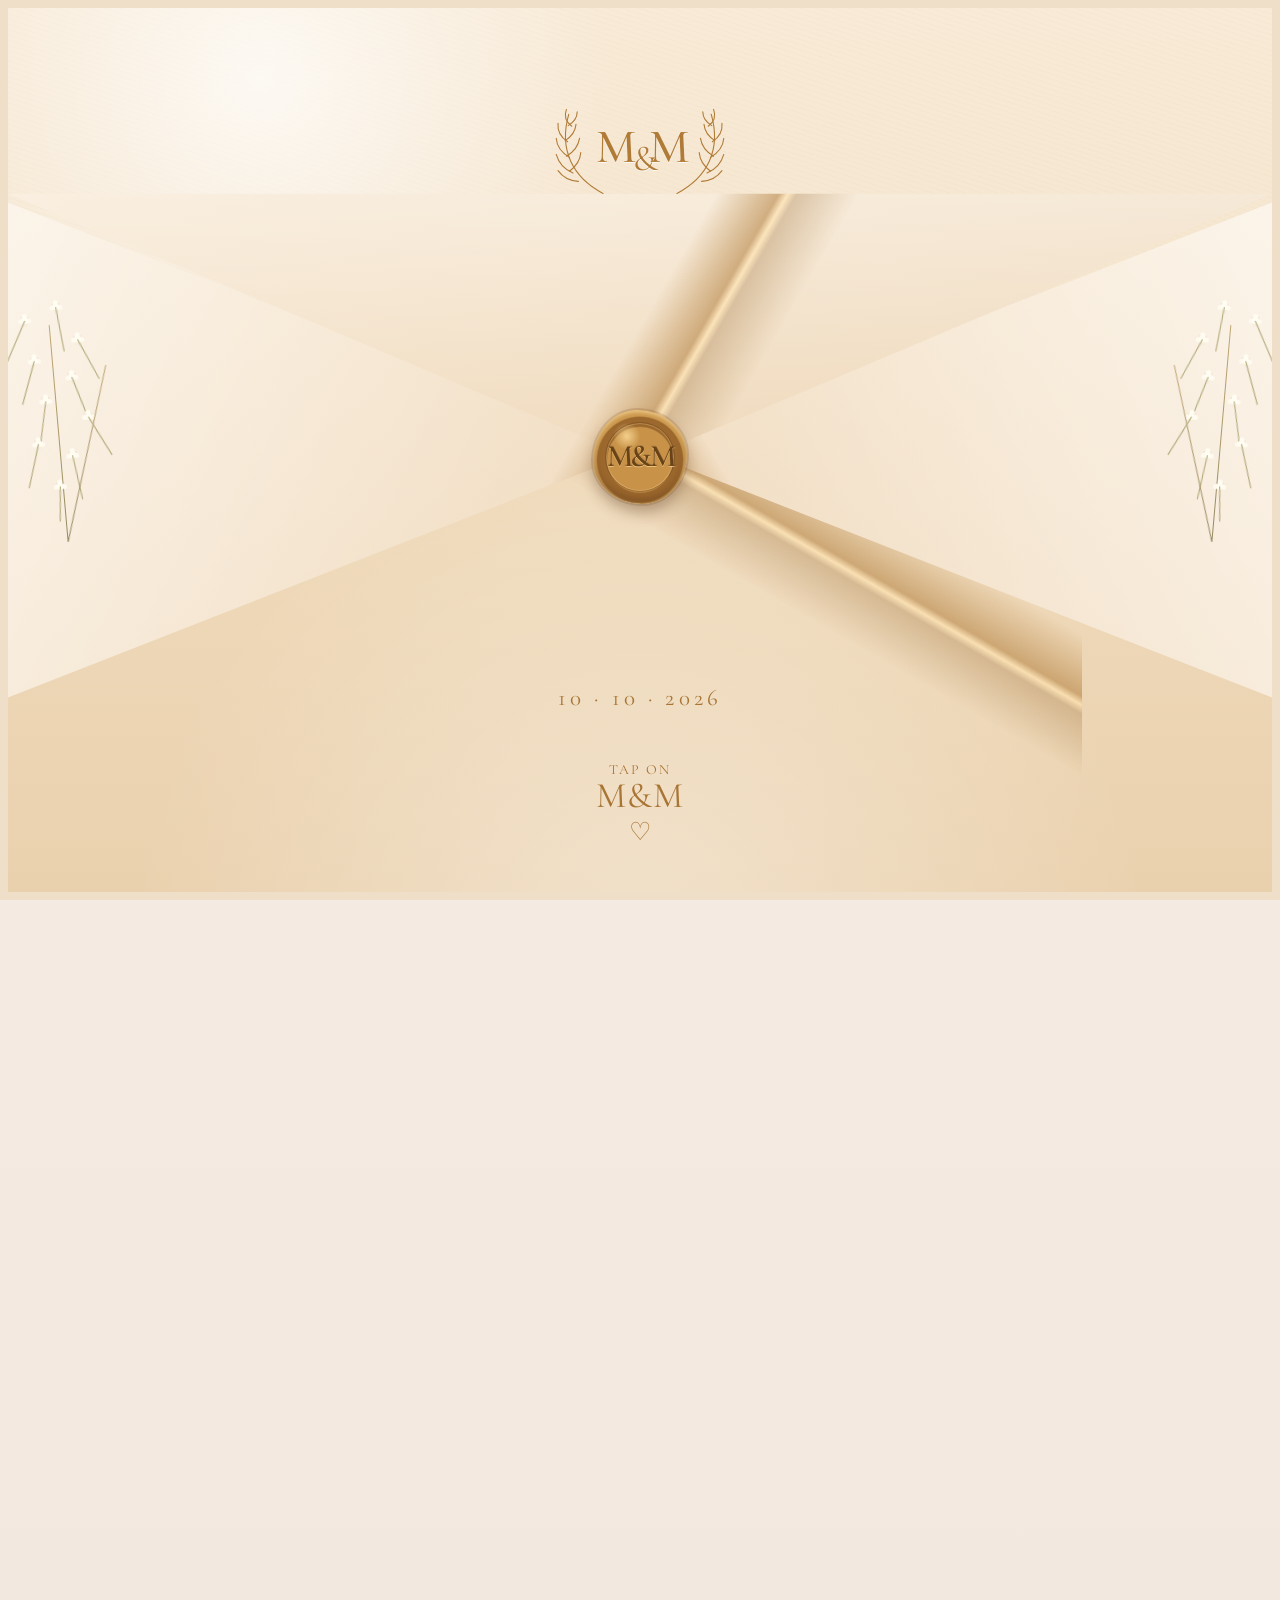
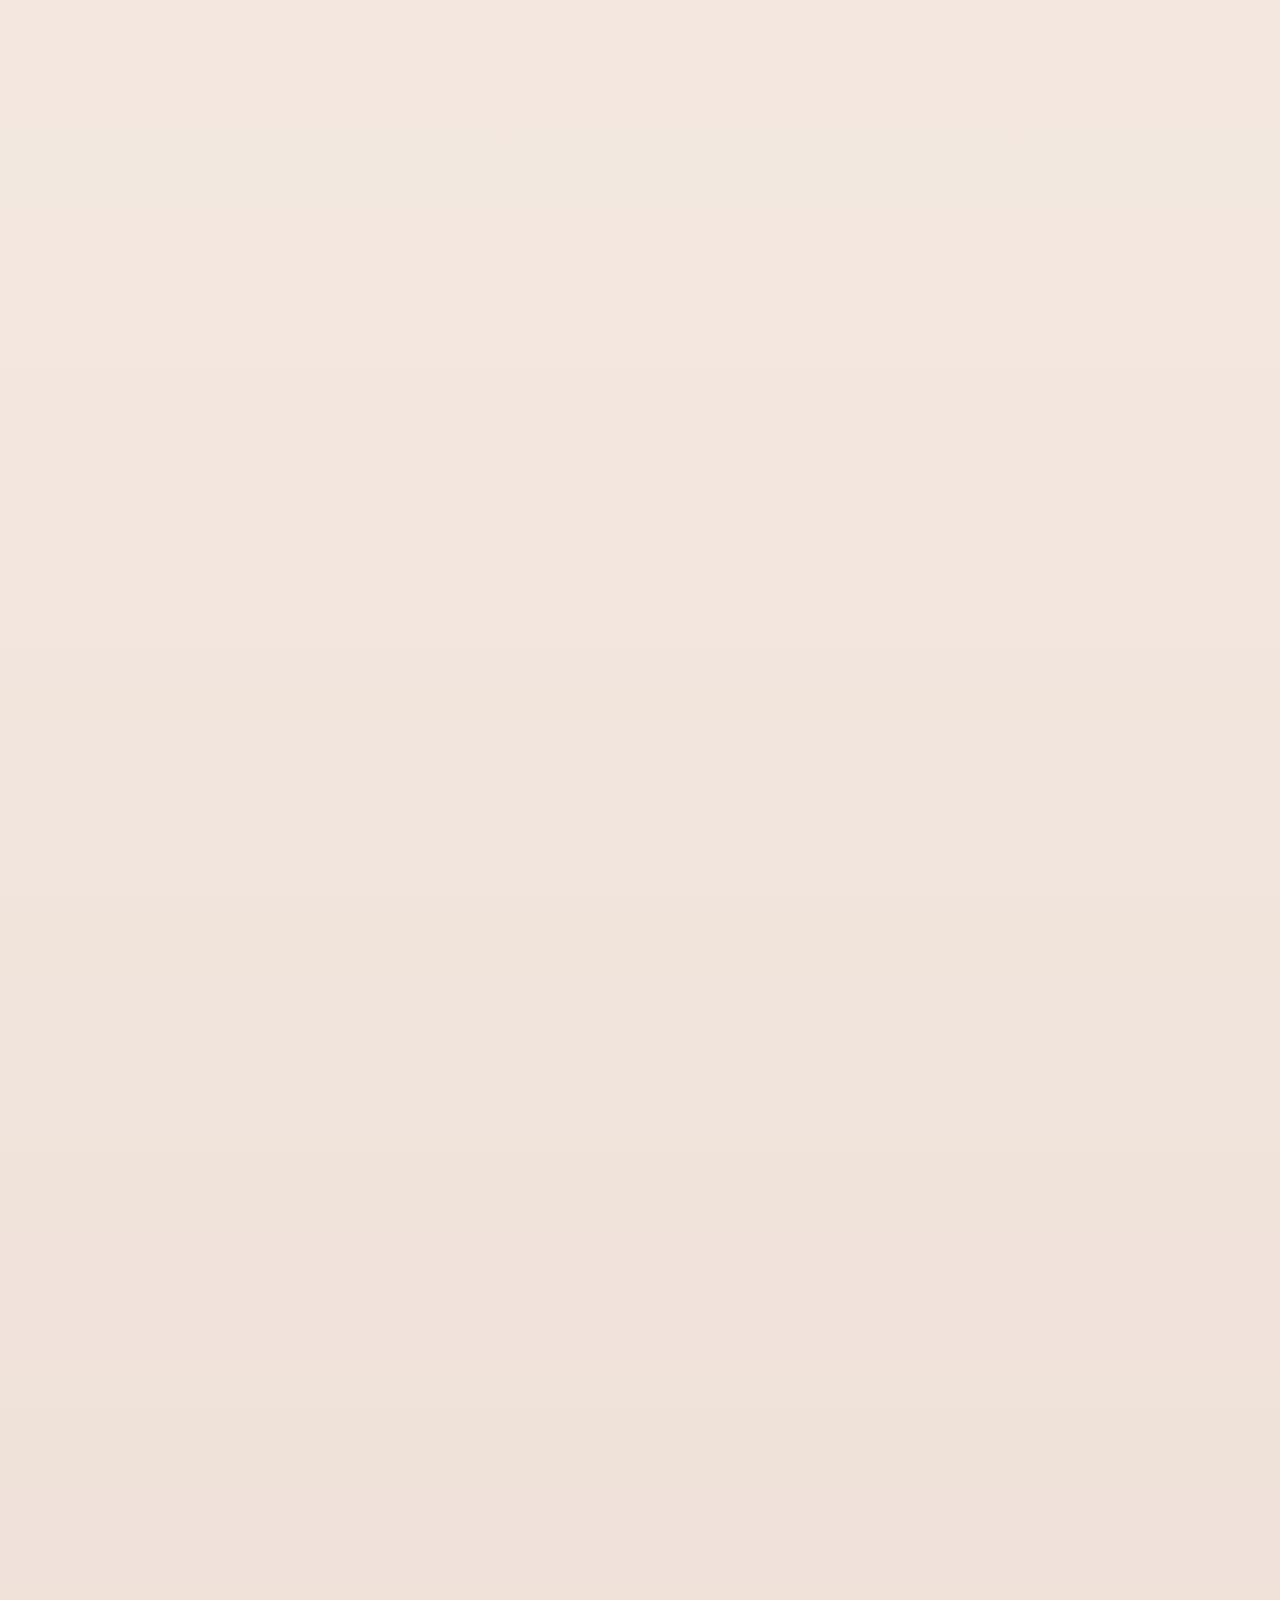
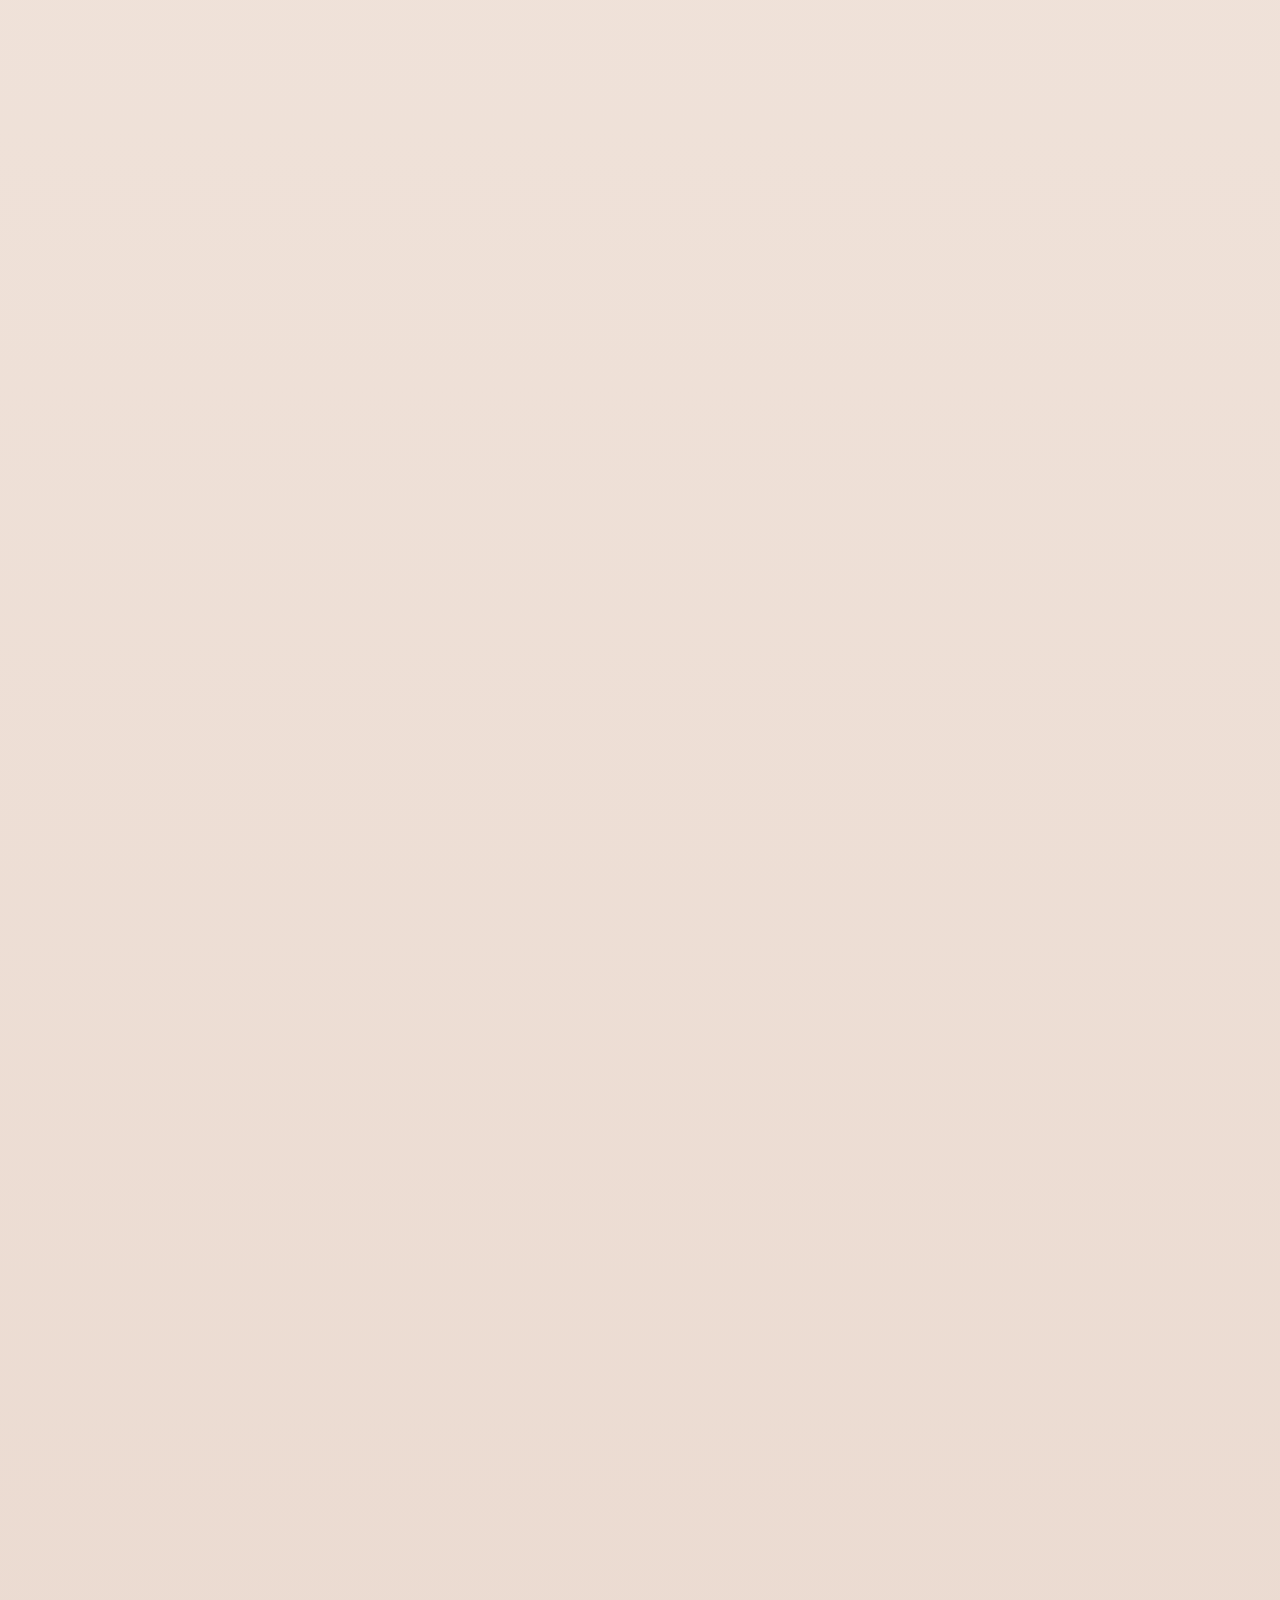
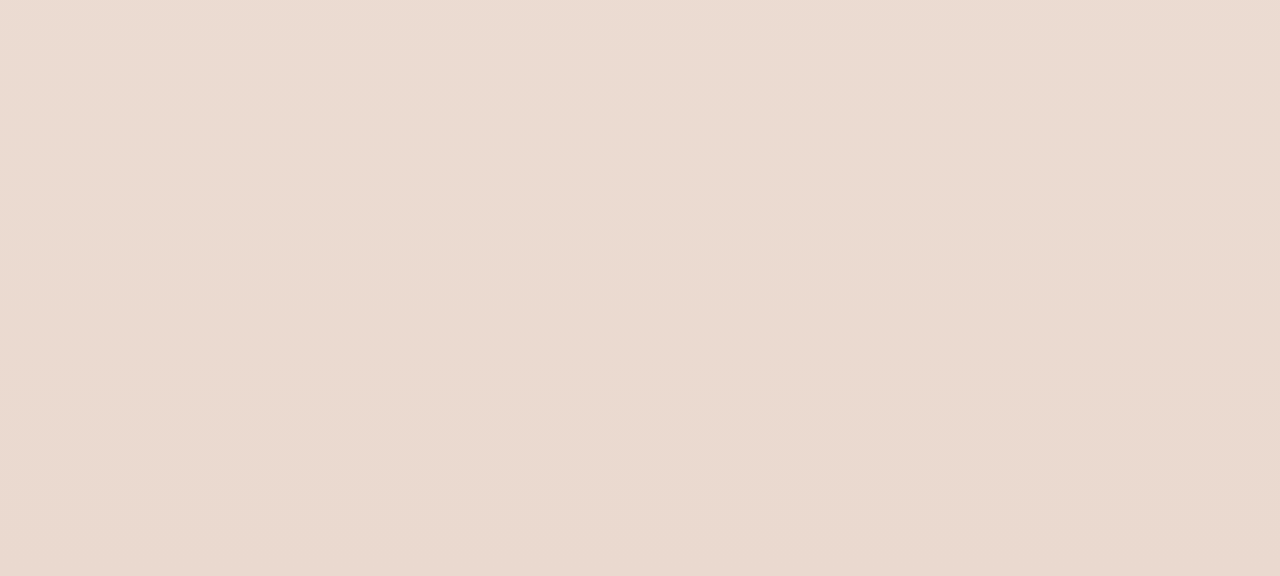
==== index.html @ 20f23fb4 "Add files via upload" ====
<!doctype html>
<html lang="en">
<head>
  <meta charset="utf-8" />
  <meta name="viewport" content="width=device-width, initial-scale=1, viewport-fit=cover" />
  <meta name="theme-color" content="#f6efe8" />
  <title>Mina & Marian — Wedding Invitation</title>
  <meta name="description" content="Mina & Marian are getting married on 10 October 2026." />
  <link rel="preconnect" href="https://fonts.googleapis.com">
  <link rel="preconnect" href="https://fonts.gstatic.com" crossorigin>
  <link href="https://fonts.googleapis.com/css2?family=Cormorant+Garamond:ital,wght@0,400;0,500;0,600;1,400&family=Great+Vibes&family=Montserrat:wght@300;400;500;600&display=swap" rel="stylesheet">
  <link rel="stylesheet" href="styles.css?v=reference-envelope-2" />
</head>
<body>
  <div class="opening-screen" id="openingScreen" aria-label="Wedding invitation envelope">
    <div class="opening-glow" aria-hidden="true"></div>
    <div class="envelope-wrap" id="envelopeWrap">
      <div class="envelope" id="envelope">
        <div class="envelope-back"></div>

        <div class="front-monogram" aria-hidden="true">
          <svg class="wreath wreath-left" viewBox="0 0 120 180" focusable="false">
            <path d="M95 164C44 137 21 91 38 32"/>
            <path d="M45 130C30 124 21 113 17 99M54 144C39 143 28 137 20 126M39 104C26 96 18 85 17 72M36 78C24 70 19 59 20 47M43 52C33 45 30 35 34 24"/>
            <path d="M39 127C50 119 57 108 58 96M34 102C47 95 54 84 56 72M32 76C43 69 49 60 50 49M37 51C47 45 52 37 52 28"/>
          </svg>
          <div class="monogram-letters"><span>M</span><b>&amp;</b><span>M</span></div>
          <svg class="wreath wreath-right" viewBox="0 0 120 180" focusable="false">
            <path d="M25 164C76 137 99 91 82 32"/>
            <path d="M75 130C90 124 99 113 103 99M66 144C81 143 92 137 100 126M81 104C94 96 102 85 103 72M84 78C96 70 101 59 100 47M77 52C87 45 90 35 86 24"/>
            <path d="M81 127C70 119 63 108 62 96M86 102C73 95 66 84 64 72M88 76C77 69 71 60 70 49M83 51C73 45 68 37 68 28"/>
          </svg>
        </div>

        <div class="invite-preview" id="invitePreview">
          <div class="invite-border" aria-hidden="true"></div>
          <p class="preview-kicker preview-reveal">&ldquo;When a husband and wife are united in marriage, they no longer seem like something earthly, but rather like the Image of God Himself.&rdquo;</p>
          <p class="preview-author preview-reveal">&mdash; St. John Chrysostom</p>
          <div class="preview-divider preview-reveal"><span>♥</span></div>
          <h1 class="preview-reveal">Mina <span>&amp;</span> Marian</h1>
          <p class="preview-together preview-reveal">Together with our families<br>we joyfully invite you to<br>celebrate our wedding</p>
          <div class="preview-flourish preview-reveal">❦</div>
          <p class="preview-date preview-reveal">10 · 10 · 2026</p>
          <button class="open-invite-btn preview-reveal" id="openInviteBtn" type="button">View Wedding Details</button>
        </div>

        <div class="envelope-left"></div>
        <div class="envelope-right"></div>
        <div class="envelope-bottom"></div>
        <div class="envelope-flap"></div>

        <div class="flower-spray flower-left" aria-hidden="true">
          <i></i><i></i><i></i><i></i><i></i><i></i><i></i><i></i><i></i><i></i>
        </div>
        <div class="flower-spray flower-right" aria-hidden="true">
          <i></i><i></i><i></i><i></i><i></i><i></i><i></i><i></i><i></i><i></i>
        </div>

        <button class="wax-seal" id="waxSeal" type="button" aria-label="Open wedding invitation">
          <span>M&amp;M</span>
        </button>

        <div class="closed-copy" aria-hidden="true">
          <p class="front-date">10 · 10 · 2026</p>
          <p class="tap-label">Tap on</p>
          <p class="tap-mm">M&amp;M</p>
          <p class="tiny-heart">♡</p>
        </div>
      </div>
    </div>
  </div>

  <main id="mainContent" class="main-content" aria-hidden="true">
    <div class="petal-field" id="petalField" aria-hidden="true"></div>
    <section class="hero section-paper">
      <div class="lace top-lace"></div>
      <p class="eyebrow reveal">Together with their families</p>
      <div class="tiny-flourish reveal">❦</div>
      <h2 class="couple-name reveal">Mina <span>&</span> Marian</h2>
      <p class="hero-copy reveal">joyfully invite you to celebrate their wedding day</p>
      <div class="date-lockup reveal">
        <span>Saturday</span>
        <strong>10</strong>
        <span>October<br>2026</span>
      </div>
      <p class="script-note reveal">Two hearts, one promise, one beautiful beginning.</p>
      <a class="scroll-cue reveal" href="#details" aria-label="Scroll to wedding details">⌄</a>
    </section>

    <section class="moments-section" aria-label="Wedding inspiration photos">
      <div class="moments-heading">
        <p class="eyebrow reveal">A glimpse of forever</p>
        <h3 class="section-heading reveal">Love in the little details</h3>
        <p class="moments-copy reveal">Soft flowers, candlelight and the promise of a beautiful beginning.</p>
      </div>

      <div class="moments-grid">
        <figure class="moment-card moment-card-tall reveal">
          <div class="moment-image-shell">
            <img
              src="https://images.unsplash.com/photo-1684244276932-6ae853774c4d?auto=format&amp;fit=crop&amp;fm=jpg&amp;ixid=M3wxMjA3fDB8MHxwaG90by1wYWdlfHx8fGVufDB8fHx8fA%3D%3D&amp;ixlib=rb-4.1.0&amp;q=60&amp;w=1600"
              alt="Wedding rings resting over cream roses"
              loading="lazy" decoding="async" />
          </div>
          <figcaption><span>01</span> A promise, held close.</figcaption>
        </figure>

        <figure class="moment-card moment-card-wide reveal">
          <div class="moment-image-shell">
            <img
              src="https://images.unsplash.com/photo-1680079033123-e5b22be5c523?auto=format&amp;fit=crop&amp;fm=jpg&amp;ixid=M3wxMjA3fDB8MHxwaG90by1wYWdlfHx8fGVufDB8fHx8fA%3D%3D&amp;ixlib=rb-4.1.0&amp;q=60&amp;w=1800"
              alt="Romantic candlelit wedding reception table"
              loading="lazy" decoding="async" />
          </div>
          <figcaption><span>02</span> A night glowing with love.</figcaption>
        </figure>
      </div>

      <div class="heart-line reveal" aria-hidden="true"><span>♡</span></div>
    </section>

    <section class="calendar-section">
      <p class="eyebrow reveal">Save the date</p>
      <h3 class="section-heading reveal">10 · 10 · 2026</h3>
      <p class="calendar-copy reveal">We can’t wait to celebrate this special day with you.</p>
      <a class="outline-button reveal" href="wedding.ics" download>Add to Calendar</a>
    </section>

    <section class="countdown-section" aria-label="Countdown to wedding">
      <p class="eyebrow reveal">Counting down to forever</p>
      <h3 class="section-heading reveal">Wedding Countdown</h3>
      <div class="countdown reveal" id="countdown">
        <div><strong id="days">00</strong><span>Days</span></div>
        <div><strong id="hours">00</strong><span>Hours</span></div>
        <div><strong id="minutes">00</strong><span>Minutes</span></div>
        <div><strong id="seconds">00</strong><span>Seconds</span></div>
      </div>
    </section>



    <section class="details section-paper" id="details">
      <div class="lace top-lace"></div>
      <p class="eyebrow reveal">Wedding Details</p>
      <h3 class="section-heading reveal">Celebrate With Us</h3>

      <article class="venue-card reveal">
        <div class="venue-icon" aria-hidden="true">
          <svg viewBox="0 0 120 120" role="img"><path d="M60 13v22M49 24h22M37 91V51l23-16 23 16v40M24 91h72M49 91V66h22v25M19 51h18M83 51h18" fill="none" stroke="currentColor" stroke-width="2.3" stroke-linecap="round" stroke-linejoin="round"/></svg>
        </div>
        <p class="venue-type">The Ceremony</p>
        <h4>Saint Mary &amp; Saint Beshoy Church</h4>
        <p class="venue-time">6:00 PM</p>
        <p class="venue-address">New Cairo 1, Cairo Governorate 11835, Egypt</p>
        <a class="gold-button" target="_blank" rel="noopener" href="https://www.google.com/maps/search/?api=1&query=Saint%20Mary%20and%20Saint%20Beshoy%20Church%20New%20Cairo%20Egypt">View Church Location</a>
      </article>

      <div class="connector reveal"><span>❦</span></div>

      <article class="venue-card reveal">
        <div class="venue-icon" aria-hidden="true">
          <svg viewBox="0 0 120 120" role="img"><path d="M24 94h72M32 94V48h56v46M42 61h12v12H42zM66 61h12v12H66zM42 79h12v12H42zM66 79h12v12H66zM28 48l32-23 32 23M55 94V79h10v15" fill="none" stroke="currentColor" stroke-width="2.3" stroke-linejoin="round"/></svg>
        </div>
        <p class="venue-type">The Reception</p>
        <h4>Tolip El Narges Hotel &amp; SPA</h4>
        <p class="venue-time">Following the ceremony</p>
        <p class="venue-address">Southern 90 St., New Cairo 1, Cairo Governorate, Egypt</p>
        <a class="gold-button" target="_blank" rel="noopener" href="https://www.google.com/maps/search/?api=1&query=Tolip%20El%20Narges%20Hotel%20%26%20SPA%20New%20Cairo%20Egypt">View Reception Location</a>
      </article>
    </section>


    <section class="rsvp section-paper" id="rsvp">
      <div class="lace top-lace"></div>
      <p class="eyebrow reveal">Kindly Respond</p>
      <h3 class="section-heading reveal">RSVP</h3>
      <p class="rsvp-copy reveal">Please let us know if you’ll be joining our celebration.</p>

      <form class="rsvp-form reveal" method="POST" action="https://formsubmit.co/marianmories.h@gmail.com">
        <input type="hidden" name="_subject" value="New RSVP — Mina & Marian Wedding" />
        <input type="hidden" name="_template" value="table" />
        <input type="hidden" name="_next" value="https://mina-marian.github.io/Mina-Marian-Wedding/thank-you.html" />
        <input type="hidden" name="_url" value="https://mina-marian.github.io/Mina-Marian-Wedding/" />
        <input type="text" name="_honey" style="display:none" tabindex="-1" autocomplete="off" />

        <label>Full name
          <input type="text" name="name" autocomplete="name" required placeholder="Your name" />
        </label>

        <fieldset>
          <legend>Will you attend?</legend>
          <label class="radio-line"><input type="radio" name="attendance" value="Joyfully accepts" required /> Joyfully accepts</label>
          <label class="radio-line"><input type="radio" name="attendance" value="Regretfully declines" /> Regretfully declines</label>
        </fieldset>

        <label>Number of guests
          <select name="guests">
            <option value="1">1</option>
            <option value="2">2</option>
            <option value="3">3</option>
            <option value="4">4</option>
            <option value="5">5</option>
          </select>
        </label>

        <label>Message for the couple
          <textarea name="message" rows="4" placeholder="Leave a sweet note…"></textarea>
        </label>

        <button class="gold-button submit-button" type="submit">Send RSVP</button>
      </form>
    </section>

    <footer>
      <div class="footer-monogram">M <span>&</span> M</div>
      <p>10 October 2026</p>
      <p class="footer-note">Made with love for a beautiful beginning.</p>
    </footer>
  </main>

  <script src="script.js?v=reference-envelope-1"></script>
</body>
</html>
---- styles.css ----
:root {
  --paper: #fbf4ee;
  --paper-2: #f2e2d8;
  --ivory: #fffaf6;
  --ink: #60483b;
  --muted: #866f61;
  --gold: #b47d36;
  --gold-dark: #805526;
  --rose: #e5cfc3;
  --shadow: rgba(78, 52, 38, .22);
}

* { box-sizing: border-box; }
html { scroll-behavior: smooth; }
body {
  margin: 0;
  color: var(--ink);
  background: linear-gradient(180deg, #f7eee7 0%, #ead9cf 100%);
  font-family: "Montserrat", system-ui, sans-serif;
  overflow-x: hidden;
  -webkit-text-size-adjust: 100%;
  text-rendering: optimizeLegibility;
}
body:not(.invitation-open) { overscroll-behavior-y: none; }
a { color: inherit; }
button, input, textarea, select { font: inherit; }
button { cursor: pointer; touch-action: manipulation; -webkit-tap-highlight-color: transparent; }

.opening-screen {
  position: fixed;
  inset: 0;
  z-index: 1000;
  min-height: 100svh;
  min-height: 100dvh;
  display: flex;
  flex-direction: column;
  align-items: center;
  justify-content: center;
  overflow: hidden;
  padding: max(8px, env(safe-area-inset-top)) max(8px, env(safe-area-inset-right)) max(8px, env(safe-area-inset-bottom)) max(8px, env(safe-area-inset-left));
  background: linear-gradient(180deg, #f8efe8 0%, #ead8cd 100%);
  transition: opacity .9s ease, visibility .9s ease;
}
.opening-screen::before,
.opening-screen::after { display: none; }
.opening-screen::before { left: -20vw; top: 0; transform: rotate(-12deg); }
.opening-screen::after { right: -20vw; bottom: -8vh; transform: rotate(168deg); }
.opening-screen.done { opacity: 0; visibility: hidden; pointer-events: none; }
.opening-glow { display: none; }
.opening-title { display: none; }
.envelope-wrap {
  position: relative;
  width: min(92vw, calc((100dvh - 24px) * .72), 390px);
  height: min(127.78vw, calc(100dvh - 24px), 542px);
  aspect-ratio: .72 / 1;
  perspective: 1300px;
  -webkit-perspective: 1300px;
  touch-action: manipulation;
  -webkit-tap-highlight-color: transparent;
}
.envelope {
  position: absolute;
  inset: 0;
  filter: drop-shadow(0 25px 28px rgba(94,72,59,.18));
}
.envelope-back,
.envelope-left,
.envelope-right,
.envelope-bottom,
.envelope-flap {
  position: absolute;
  inset: 0;
  border-radius: 4px;
}
.envelope-back {
  background:
    linear-gradient(160deg, rgba(255,255,255,.62), rgba(255,255,255,0) 35%),
    linear-gradient(180deg, #f6e8df, #e6cec0);
  border: 1px solid rgba(143,99,68,.30);
  overflow: hidden;
}
.envelope-back::before,
.envelope-left::after,
.envelope-right::after,
.envelope-bottom::after,
.envelope-flap::after {
  content: "";
  position: absolute;
  inset: 14px;
  opacity: .38;
  background-image:
    radial-gradient(circle at 10px 10px, transparent 0 4px, rgba(164,132,106,.22) 4.5px 5px, transparent 5.5px),
    radial-gradient(circle at 24px 28px, transparent 0 3px, rgba(164,132,106,.20) 3.5px 4px, transparent 4.5px);
  background-size: 36px 36px, 42px 42px;
  mask-image: linear-gradient(to right, #000, transparent 34%, transparent 66%, #000);
}
.envelope-left {
  z-index: 4;
  clip-path: polygon(0 14%, 55% 52%, 0 91%);
  background: linear-gradient(110deg, #f8eee8, #e6d4cb);
  border-left: 1px solid rgba(164,132,106,.25);
}
.envelope-right {
  z-index: 4;
  clip-path: polygon(100% 14%, 45% 52%, 100% 91%);
  background: linear-gradient(250deg, #f8eee8, #e6d4cb);
  border-right: 1px solid rgba(164,132,106,.25);
}
.envelope-bottom {
  z-index: 5;
  clip-path: polygon(0 91%, 50% 50%, 100% 91%, 100% 100%, 0 100%);
  background: linear-gradient(0deg, #ead9d0, #f6ebe5);
}
.envelope-flap {
  z-index: 7;
  transform-origin: 50% 14%;
  clip-path: polygon(0 13%, 100% 13%, 50% 56%);
  background:
    linear-gradient(180deg, rgba(255,255,255,.4), transparent 45%),
    linear-gradient(165deg, #f5e9e2, #e7d4ca);
  transition: transform 1.15s cubic-bezier(.34,.05,.16,1), z-index .2s linear .55s;
  backface-visibility: hidden;
  -webkit-backface-visibility: hidden;
}
.envelope-flap::after { mask-image: linear-gradient(to bottom, #000, transparent 70%); }
.invite-preview {
  position: absolute;
  z-index: 3;
  left: 7%;
  right: 7%;
  bottom: 5%;
  height: 79%;
  padding: 42px 20px 22px;
  text-align: center;
  border-radius: 3px;
  background:
    radial-gradient(circle at 25% 10%, rgba(255,255,255,.38), transparent 30%),
    linear-gradient(180deg, #f7e9e1, #ead3c6);
  border: 1px solid rgba(137,91,58,.25);
  box-shadow: 0 7px 18px rgba(88,55,37,.10);
  opacity: 0;
  transform: translateY(102%);
  transition: transform 1.2s cubic-bezier(.18,.75,.25,1) .18s, opacity .15s linear .18s;
  overflow: hidden;
}
.invite-preview::before,
.invite-preview::after {
  content: "";
  position: absolute;
  width: 110px;
  height: 160px;
  top: 6px;
  opacity: .18;
  background:
    radial-gradient(ellipse at 50% 20%, transparent 0 16px, var(--gold) 17px 18px, transparent 19px),
    linear-gradient(60deg, transparent 47%, var(--gold) 48% 50%, transparent 51%) 0 35px / 28px 28px;
}
.invite-preview::before { left: -42px; transform: rotate(-18deg); }
.invite-preview::after { right: -42px; transform: scaleX(-1) rotate(-18deg); }
.preview-ornament { color: var(--gold); font-size: 26px; }
.preview-kicker {
  margin: 10px auto 0;
  max-width: 84%;
  text-transform: none;
  letter-spacing: .01em;
  font-size: clamp(10px, 2.2vw, 12px);
  line-height: 1.5;
  color: #785f52;
  font-style: italic;
  text-shadow: 0 1px rgba(255,255,255,.45);
}
.invite-preview h1 {
  margin: clamp(46px, 8vh, 72px) 0 14px;
  font-family: "Great Vibes", cursive;
  color: #684b3c;
  font-weight: 400;
  font-size: clamp(36px, 10.6vw, 58px);
  line-height: 1;
  white-space: nowrap;
  letter-spacing: -.01em;
  text-shadow: 0 1px rgba(255,255,255,.5);
}
.invite-preview h1 span { color: #b27a32; }
.preview-date {
  margin-top: 12px;
  font-family: "Cormorant Garamond", serif;
  font-size: clamp(16px, 4vw, 19px);
  letter-spacing: .20em;
  color: #806044;
}
.preview-reveal {
  opacity: 0;
  transform: translateY(18px);
  transition: opacity .55s ease, transform .75s ease;
}
.preview-ornament.preview-reveal { transition-delay: .45s; }
.preview-kicker.preview-reveal { transition-delay: .58s; }
.invite-preview h1.preview-reveal { transition-delay: .72s; }
.preview-date.preview-reveal { transition-delay: .86s; }
.open-invite-btn.preview-reveal { transition-delay: 1s; }
.open-invite-btn {
  margin-top: 24px;
  min-height: 46px;
  padding: 12px 22px;
  border: 1px solid rgba(128,85,38,.58);
  background: rgba(255,250,246,.86);
  color: #76512e;
  border-radius: 999px;
  font-family: "Montserrat", sans-serif;
  font-size: 10px;
  font-weight: 500;
  text-transform: uppercase;
  letter-spacing: .14em;
  opacity: 0;
  transform: translateY(8px);
  transition: .6s ease 1.2s;
  -webkit-tap-highlight-color: transparent;
  touch-action: manipulation;
}
.wax-seal {
  position: absolute;
  z-index: 10;
  left: 50%;
  top: 48.5%;
  transform: translate(-50%,-50%);
  width: 82px;
  height: 82px;
  padding: 0;
  border: 0;
  border-radius: 46% 54% 51% 49% / 52% 46% 54% 48%;
  display: flex;
  align-items: center;
  justify-content: center;
  text-align: center;
  color: #977245;
  background:
    radial-gradient(circle at 36% 28%, #fffaf5 0 10%, transparent 12%),
    radial-gradient(circle, #f5eee9 0 53%, #e0cfc5 54% 60%, #f8f1ec 61% 68%, #dbc6ba 69% 72%, #f1e4dc 73%);
  box-shadow: 0 8px 15px rgba(84,56,39,.2), inset 0 2px 6px rgba(255,255,255,.9), inset 0 -4px 7px rgba(119,82,57,.14);
  transition: transform .45s ease, opacity .5s ease .25s;
}
.wax-seal::before {
  content: "";
  position: absolute;
  inset: 10px;
  border-radius: 50%;
  border: 1px solid rgba(153,116,72,.35);
}
.wax-seal span {
  position: relative;
  display: block;
  line-height: 1;
  transform: translateY(-1px);
  font-family: "Great Vibes", cursive;
  font-size: 29px;
  text-align: center;
  text-shadow: 0 1px rgba(255,255,255,.9);
}
.wax-seal:hover { transform: translate(-50%,-50%) scale(1.04); }
.tap-note { display: none !important; }
.envelope.open .envelope-flap { transform: rotateX(180deg); z-index: 2; }
.envelope.open .invite-preview { opacity: 1; transform: translateY(8%); z-index: 6; }
.envelope.open .wax-seal { opacity: 0; transform: translate(-50%,-50%) scale(.7); pointer-events: none; }
.envelope.open .preview-reveal { opacity: 1; transform: translateY(0); }
.envelope.open .open-invite-btn { opacity: 1; transform: translateY(0); }

.main-content { opacity: 0; transition: opacity .8s ease; }
.main-content.ready { opacity: 1; }
section { position: relative; }
.section-paper {
  width: min(100%, 760px);
  margin: 0 auto;
  background:
    radial-gradient(circle at 12% 7%, rgba(255,255,255,.85), transparent 24%),
    linear-gradient(180deg, #fffdfa, #f8f0e8);
}
.hero {
  min-height: 100svh;
  display: flex;
  flex-direction: column;
  align-items: center;
  justify-content: center;
  text-align: center;
  padding: 110px 26px 80px;
  overflow: hidden;
}
.hero::before,
.details::before,
.rsvp::before {
  content: "";
  position: absolute;
  inset: 16px;
  pointer-events: none;
  border: 1px solid rgba(185,144,87,.22);
}
.lace {
  position: absolute;
  left: 0; right: 0;
  height: 88px;
  pointer-events: none;
  opacity: .42;
  background-image:
    radial-gradient(circle at 50% 0, transparent 0 15px, rgba(185,144,87,.20) 16px 17px, transparent 18px),
    radial-gradient(circle at 25% 0, transparent 0 10px, rgba(185,144,87,.18) 11px 12px, transparent 13px),
    radial-gradient(circle at 75% 0, transparent 0 10px, rgba(185,144,87,.18) 11px 12px, transparent 13px);
  background-size: 90px 88px, 72px 72px, 72px 72px;
}
.top-lace { top: 0; }
.eyebrow { margin: 0; color: #9d887a; font-size: 10px; font-weight: 500; letter-spacing: .28em; text-transform: uppercase; }
.tiny-flourish { margin: 18px 0 2px; color: var(--gold); font-size: 24px; }
.couple-name {
  margin: 16px 0 12px;
  font-family: "Great Vibes", cursive;
  font-weight: 400;
  font-size: clamp(62px, 16vw, 104px);
  line-height: .93;
  color: #735e51;
}
.couple-name span { color: var(--gold); }
.hero-copy { max-width: 480px; margin: 0 auto 32px; font-family: "Cormorant Garamond", serif; font-size: 20px; color: #8a766a; }
.date-lockup { display: flex; align-items: center; justify-content: center; gap: 18px; min-height: 96px; }
.date-lockup > span { width: 92px; font-family: "Cormorant Garamond", serif; font-size: 16px; line-height: 1.2; text-transform: uppercase; letter-spacing: .13em; }
.date-lockup > span:first-child { text-align: right; }
.date-lockup > span:last-child { text-align: left; }
.date-lockup strong {
  min-width: 84px;
  padding: 8px 18px;
  border-left: 1px solid rgba(185,144,87,.44);
  border-right: 1px solid rgba(185,144,87,.44);
  font-family: "Cormorant Garamond", serif;
  font-size: 58px;
  font-weight: 400;
  line-height: 1;
  color: #9a7445;
}
.script-note { margin: 34px 0 0; font-family: "Great Vibes", cursive; font-size: 28px; color: #a27d5d; }
.scroll-cue { margin-top: 34px; font-size: 30px; text-decoration: none; color: var(--gold); animation: float 1.8s ease-in-out infinite; }

.countdown-section, .calendar-section {
  padding: 74px 22px;
  text-align: center;
  background:
    linear-gradient(rgba(117,93,74,.10), rgba(117,93,74,.10)),
    radial-gradient(circle at center, #efe3d8, #dfccbd);
}
.section-heading { margin: 10px 0 34px; font-family: "Cormorant Garamond", serif; font-weight: 500; font-size: clamp(38px, 10vw, 55px); color: #725e52; }
.countdown { width: min(620px, 100%); margin: 0 auto; display: grid; grid-template-columns: repeat(4,1fr); gap: 10px; }
.countdown div { padding: 24px 6px 18px; border: 1px solid rgba(131,100,73,.17); background: rgba(255,253,250,.56); backdrop-filter: blur(8px); }
.countdown strong { display:block; font-family: "Cormorant Garamond", serif; font-weight: 400; font-size: clamp(36px, 9vw, 56px); color: #8e6f50; }
.countdown span { display:block; margin-top: 2px; font-size: 8px; letter-spacing: .16em; text-transform: uppercase; color: #9b887c; }

.details { padding: 96px 22px 88px; text-align: center; }
.venue-card { position: relative; width: min(560px, 100%); margin: 0 auto; padding: 34px 24px 38px; background: rgba(255,255,255,.44); border: 1px solid rgba(185,144,87,.22); box-shadow: 0 14px 38px rgba(111,84,64,.06); }
.venue-icon { width: 94px; height: 94px; margin: 0 auto 8px; color: var(--gold); }
.venue-icon svg { width: 100%; height: 100%; }
.venue-type { margin: 0; text-transform: uppercase; letter-spacing: .26em; font-size: 9px; color: #aa9384; }
.venue-card h4 { margin: 12px auto 7px; max-width: 430px; font-family: "Cormorant Garamond", serif; font-size: 32px; font-weight: 500; line-height: 1.02; color: #725e52; }
.venue-time { margin: 0; font-family: "Great Vibes", cursive; font-size: 27px; color: #a37c4e; }
.venue-address { max-width: 420px; margin: 14px auto 22px; font-family: "Cormorant Garamond", serif; font-size: 17px; line-height: 1.45; color: #8d7a70; }
.gold-button, .outline-button {
  display: inline-flex;
  min-height: 46px;
  align-items: center;
  justify-content: center;
  padding: 12px 24px;
  border-radius: 999px;
  text-decoration: none;
  text-transform: uppercase;
  letter-spacing: .13em;
  font-size: 9px;
  transition: transform .2s ease, box-shadow .2s ease, background .2s ease;
}
.gold-button { border: 1px solid var(--gold-dark); background: linear-gradient(135deg, #ba925c, #977041); color: white; box-shadow: 0 9px 22px rgba(120,86,48,.18); }
.gold-button:hover, .outline-button:hover { transform: translateY(-2px); }
.connector { height: 80px; display:flex; align-items:center; justify-content:center; color: var(--gold); font-size: 22px; }
.connector::before, .connector::after { content:""; height:1px; width:58px; background:rgba(185,144,87,.28); margin:0 14px; }

.calendar-section .section-heading { margin-bottom: 10px; }
.calendar-copy { margin: 0 auto 25px; max-width: 480px; font-family: "Cormorant Garamond", serif; font-size: 18px; }
.outline-button { border: 1px solid rgba(130,96,59,.55); color: #806342; background: rgba(255,255,255,.4); }

.rsvp { padding: 96px 22px 90px; text-align: center; }
.rsvp .section-heading { margin-bottom: 10px; }
.rsvp-copy { max-width: 480px; margin: 0 auto 34px; font-family: "Cormorant Garamond", serif; font-size: 18px; color: #8d7a70; }
.rsvp-form { position: relative; width: min(560px, 100%); margin: 0 auto; display: grid; gap: 17px; text-align: left; }
.rsvp-form label, .rsvp-form legend { font-size: 9px; text-transform: uppercase; letter-spacing: .15em; color: #8f7869; }
.rsvp-form input[type="text"], .rsvp-form input[type="tel"], .rsvp-form select, .rsvp-form textarea {
  width: 100%;
  margin-top: 8px;
  padding: 14px 15px;
  border: 1px solid rgba(135,98,72,.32);
  border-radius: 0;
  outline: none;
  background: rgba(255,255,255,.76);
  color: #60483b;
  font-family: "Cormorant Garamond", serif;
  font-size: 16px;
  text-transform: none;
  letter-spacing: 0;
}
.rsvp-form input:focus, .rsvp-form select:focus, .rsvp-form textarea:focus { border-color: rgba(185,144,87,.65); box-shadow: 0 0 0 3px rgba(185,144,87,.08); }
.rsvp-form fieldset { margin: 2px 0 0; padding: 14px 15px 12px; border: 1px solid rgba(151,122,101,.24); background: rgba(255,255,255,.35); }
.rsvp-form legend { padding: 0 7px; }
.radio-line { display: block; margin: 8px 0; text-transform: none !important; letter-spacing: 0 !important; font-family: "Cormorant Garamond", serif; font-size: 17px !important; }
.radio-line input { accent-color: #a77c4a; }
.submit-button { width: 100%; border-radius: 0; min-height: 52px; margin-top: 4px; }
.hidden { display: none; }

footer { padding: 55px 20px 48px; text-align:center; background:#6f5a4c; color:#f9efe7; }
.footer-monogram { font-family:"Great Vibes", cursive; font-size:48px; }
.footer-monogram span { color:#d4b082; }
footer p { margin:8px 0; font-family:"Cormorant Garamond", serif; font-size:16px; letter-spacing:.10em; }
.footer-note { opacity:.72; font-size:14px; letter-spacing:0; font-style:italic; }

.reveal { opacity:0; transform: translateY(20px); transition: opacity .8s ease, transform .8s ease; }
.reveal.visible { opacity:1; transform:none; }

@keyframes breathe { 50% { transform: scale(1.08); opacity:.72; } }
@keyframes float { 50% { transform: translateY(7px); } }

@media (max-width: 520px) {
  .opening-title { margin-bottom: 12px; }
  .envelope-wrap { width: 88vw; max-width: 360px; height: 122.22vw; max-height: 500px; }
  .wax-seal { width: 72px; height: 72px; }
  .wax-seal span {
  position: relative;
  display: block;
  line-height: 1;
  transform: translateY(-1px);
  font-family: "Great Vibes", cursive;
  font-size: 29px;
  text-align: center;
  text-shadow: 0 1px rgba(255,255,255,.9);
}
  .invite-preview { padding-top: 36px; }
  .date-lockup { gap: 8px; }
  .date-lockup > span { width: 76px; font-size: 13px; }
  .date-lockup strong { min-width: 70px; font-size: 48px; padding-inline: 11px; }
  .countdown { gap: 5px; }
  .countdown div { padding: 18px 3px 14px; }
}

@media (prefers-reduced-motion: reduce) {
  *, *::before, *::after { scroll-behavior: auto !important; animation: none !important; transition-duration: .01ms !important; }
}

.invite-preview { pointer-events: none; }
.envelope.open .invite-preview { pointer-events: auto; }


@media (max-width: 640px) {
  .opening-screen { padding: 0; }
  .envelope-wrap {
    width: min(94vw, calc((100dvh - 16px) * 0.72));
    height: min(130.56vw, calc(100dvh - 16px));
  }
}

.quote-author { display: inline; font-style: normal; color: #a88a6b; white-space: nowrap; }
@media (max-width: 420px) { .preview-kicker { max-width: 84%; font-size: 9px; } .invite-preview h1 { font-size: clamp(34px, 9vw, 48px); } }

@media (max-width: 420px) { .invite-preview h1 { margin-top: 70px; } }


/* Mobile-first polish: iPhone + Android */
@media (max-width: 640px) {
  .opening-screen { padding: 0; }
  .envelope-wrap {
    width: min(94vw, calc((100dvh - 12px) * .72));
    height: min(130.56vw, calc(100dvh - 12px));
  }
  .invite-preview { padding: 34px 14px 18px; }
  .preview-kicker { max-width: 88%; font-size: 10px; line-height: 1.42; }
  .invite-preview h1 {
    margin-top: clamp(52px, 8.5vh, 76px);
    font-size: clamp(34px, 10.5vw, 48px);
  }
  .preview-date { font-size: 16px; letter-spacing: .17em; }
  .wax-seal { width: 76px; height: 76px; }
  .wax-seal span { font-size: 27px; }
  .open-invite-btn { min-height: 46px; padding: 12px 20px; }
  .countdown { gap: 5px; }
  .countdown div { padding: 18px 3px 14px; }
  .venue-card { padding-left: 18px; padding-right: 18px; }
  .gold-button, .outline-button { min-height: 46px; }
}

@media (max-width: 380px) {
  .preview-kicker { max-width: 90%; font-size: 9.5px; }
  .invite-preview h1 { font-size: 35px; margin-top: 56px; }
  .preview-date { font-size: 15px; }
}

/* =========================================================
   Immersive mobile pass — full-screen envelope + lively story
   ========================================================= */

.main-content { position: relative; }

/* Subtle floating petals after the invitation opens. */
.petal-field {
  position: fixed;
  inset: 0;
  z-index: 40;
  overflow: hidden;
  pointer-events: none;
}
.petal {
  position: absolute;
  top: -12vh;
  left: var(--x, 50%);
  width: var(--size, 10px);
  height: calc(var(--size, 10px) * 1.45);
  border-radius: 70% 35% 65% 38%;
  background: linear-gradient(155deg, rgba(255,255,255,.92), rgba(229,207,195,.68));
  box-shadow: 0 2px 5px rgba(120,82,59,.08);
  opacity: 0;
  transform: rotate(var(--rotate, 0deg));
  animation: petalFall var(--duration, 11s) linear var(--delay, 0s) infinite;
}
.petal:nth-child(3n) {
  background: linear-gradient(155deg, rgba(255,249,244,.96), rgba(198,161,121,.42));
}

/* Gentle living light in the hero. */
.hero::after {
  content: "";
  position: absolute;
  width: 240px;
  height: 240px;
  right: -120px;
  top: 15%;
  border-radius: 50%;
  background: radial-gradient(circle, rgba(206,170,126,.16), rgba(206,170,126,0) 70%);
  animation: heroGlow 5.5s ease-in-out infinite;
  pointer-events: none;
}
.hero > * { position: relative; z-index: 1; }

/* Photo story */
.moments-section {
  position: relative;
  width: min(100%, 760px);
  margin: 0 auto;
  padding: 92px 18px 82px;
  overflow: hidden;
  background:
    radial-gradient(circle at 5% 8%, rgba(255,255,255,.85), transparent 24%),
    linear-gradient(180deg, #eee0d5 0%, #f9f1ea 52%, #ecddd1 100%);
}
.moments-section::before,
.moments-section::after {
  content: "";
  position: absolute;
  width: 170px;
  height: 170px;
  border: 1px solid rgba(180,125,54,.16);
  border-radius: 50%;
  pointer-events: none;
}
.moments-section::before { left: -110px; top: 120px; }
.moments-section::after { right: -105px; bottom: 105px; }
.moments-heading { text-align: center; position: relative; z-index: 2; }
.moments-heading .section-heading { margin-bottom: 12px; }
.moments-copy {
  width: min(440px, 88%);
  margin: 0 auto 42px;
  font-family: "Cormorant Garamond", serif;
  font-size: 19px;
  line-height: 1.5;
  color: #8a7669;
}
.moments-grid {
  position: relative;
  z-index: 2;
  width: min(610px, 100%);
  margin: 0 auto;
  display: grid;
  gap: 28px;
}
.moment-card {
  margin: 0;
  position: relative;
}
.moment-image-shell {
  position: relative;
  overflow: hidden;
  background: #e1d1c6;
  border: 7px solid rgba(255,252,248,.88);
  box-shadow: 0 22px 45px rgba(89,60,44,.16);
}
.moment-image-shell::after {
  content: "";
  position: absolute;
  inset: 0;
  background: linear-gradient(180deg, transparent 62%, rgba(76,52,40,.16));
  pointer-events: none;
}
.moment-card-tall { width: 76%; }
.moment-card-tall .moment-image-shell { aspect-ratio: .76 / 1; transform: rotate(-1.8deg); }
.moment-card-wide { width: 82%; margin-left: auto; margin-top: -74px; }
.moment-card-wide .moment-image-shell { aspect-ratio: 1 / .88; transform: rotate(2deg); }
.moment-card img {
  width: 100%;
  height: 100%;
  display: block;
  object-fit: cover;
  transform: scale(1.035);
  animation: slowPhoto 12s ease-in-out infinite alternate;
}
.moment-card-wide img { object-position: 50% 55%; animation-delay: -4s; }
.moment-card figcaption {
  position: relative;
  z-index: 3;
  width: fit-content;
  max-width: 88%;
  margin: -18px 18px 0 auto;
  padding: 11px 15px 10px;
  background: rgba(255,250,246,.94);
  box-shadow: 0 8px 22px rgba(79,52,37,.10);
  font-family: "Cormorant Garamond", serif;
  font-style: italic;
  font-size: 16px;
  color: #755f52;
}
.moment-card figcaption span {
  margin-right: 9px;
  color: var(--gold);
  font-family: "Montserrat", sans-serif;
  font-style: normal;
  font-size: 8px;
  letter-spacing: .16em;
}
.heart-line {
  display: flex;
  align-items: center;
  justify-content: center;
  gap: 12px;
  margin-top: 40px;
  color: #b08762;
}
.heart-line::before,
.heart-line::after { content: ""; width: 62px; height: 1px; background: rgba(161,117,77,.28); }
.heart-line span { font-family: serif; font-size: 24px; animation: heartBeat 2.2s ease-in-out infinite; }

/* Livelier reveal variation for photos while keeping old Safari fallback. */
.moment-card.reveal { transform: translateY(28px) scale(.97); }
.moment-card.reveal.visible { transform: translateY(0) scale(1); }

@keyframes petalFall {
  0% { opacity: 0; transform: translate3d(0,-4vh,0) rotate(var(--rotate, 0deg)); }
  8% { opacity: .58; }
  50% { transform: translate3d(var(--drift, 30px),55vh,0) rotate(calc(var(--rotate, 0deg) + 160deg)); }
  92% { opacity: .42; }
  100% { opacity: 0; transform: translate3d(calc(var(--drift, 30px) * -.35),116vh,0) rotate(calc(var(--rotate, 0deg) + 330deg)); }
}
@keyframes slowPhoto { from { transform: scale(1.035); } to { transform: scale(1.105); } }
@keyframes heroGlow { 50% { transform: scale(1.18) translate(-18px, 16px); opacity: .75; } }
@keyframes heartBeat { 0%,100% { transform: scale(1); } 45% { transform: scale(1.18); } }

/* Phone: the envelope itself becomes the whole screen. */
@media (max-width: 640px) {
  .opening-screen {
    width: 100vw;
    height: 100svh;
    height: 100dvh;
    min-height: 0;
    padding: 0;
    background: #ead8cd;
  }
  .envelope-wrap {
    width: 100vw !important;
    height: 100svh !important;
    height: 100dvh !important;
    max-width: none !important;
    max-height: none !important;
    aspect-ratio: auto;
    margin: 0;
  }
  .envelope {
    inset: 0;
    filter: none;
  }
  .envelope-back,
  .envelope-left,
  .envelope-right,
  .envelope-bottom,
  .envelope-flap {
    border-radius: 0;
  }
  .envelope-back { border: 0; }
  .envelope-left { clip-path: polygon(0 11%, 56% 52%, 0 94%); }
  .envelope-right { clip-path: polygon(100% 11%, 44% 52%, 100% 94%); }
  .envelope-bottom { clip-path: polygon(0 94%, 50% 50%, 100% 94%, 100% 100%, 0 100%); }
  .envelope-flap {
    transform-origin: 50% 10.5%;
    clip-path: polygon(0 10%, 100% 10%, 50% 57%);
  }
  .wax-seal {
    top: 50.5%;
    width: clamp(78px, 22vw, 94px);
    height: clamp(78px, 22vw, 94px);
  }
  .wax-seal span { font-size: clamp(28px, 8vw, 34px); }
  .invite-preview {
    left: 5.5%;
    right: 5.5%;
    bottom: 3.5%;
    height: 82%;
    padding: clamp(36px, 7vh, 58px) 14px 18px;
  }
  .preview-kicker {
    max-width: 90%;
    font-size: clamp(9px, 2.65vw, 11px);
    line-height: 1.48;
  }
  .invite-preview h1 {
    margin-top: clamp(48px, 8.4vh, 76px);
    font-size: clamp(38px, 11.5vw, 53px);
  }
  .preview-date { font-size: clamp(15px, 4.4vw, 18px); }
  .open-invite-btn { margin-top: clamp(19px, 3.2vh, 28px); }
  .envelope.open .invite-preview { transform: translateY(5.5%); }

  .hero { padding-top: 92px; padding-bottom: 72px; }
  .moments-section { padding: 78px 14px 72px; }
  .moments-copy { margin-bottom: 34px; }
  .moments-grid { gap: 18px; }
  .moment-card-tall { width: 82%; }
  .moment-card-wide { width: 87%; margin-top: -52px; }
  .moment-image-shell { border-width: 5px; }
  .moment-card figcaption { margin-top: -14px; font-size: 15px; }
}

@media (max-width: 380px), (max-height: 700px) and (max-width: 640px) {
  .invite-preview { padding-top: 28px; }
  .preview-kicker { font-size: 8.8px; line-height: 1.38; }
  .invite-preview h1 { margin-top: 38px; font-size: 36px; }
  .preview-date { margin-top: 8px; }
  .open-invite-btn { margin-top: 15px; min-height: 42px; padding-block: 10px; }
}

@media (prefers-reduced-motion: reduce) {
  .petal { display: none; }
  .moment-card img { animation: none !important; transform: scale(1.04); }
}
.envelope.seal-celebrate::after {
  content: "✦  ·  ✦";
  position: absolute;
  z-index: 12;
  left: 50%;
  top: 50.5%;
  transform: translate(-50%, -50%) scale(.45);
  color: rgba(180,125,54,.85);
  font-size: 28px;
  letter-spacing: 28px;
  white-space: nowrap;
  pointer-events: none;
  animation: sealSpark .8s ease-out forwards;
}
@keyframes sealSpark {
  0% { opacity: 0; transform: translate(-50%, -50%) scale(.35) rotate(-8deg); }
  35% { opacity: .95; }
  100% { opacity: 0; transform: translate(-50%, -50%) scale(1.8) rotate(8deg); }
}

/* =========================================================
   Reference-match envelope — cream paper, gold monogram,
   wax seal, botanical sprigs, and invitation rising from it.
   ========================================================= */
.opening-screen {
  background:
    radial-gradient(circle at 50% 10%, rgba(255,255,255,.48), transparent 34%),
    linear-gradient(180deg, #f4e6d3 0%, #ead7bd 100%);
}

.envelope-wrap {
  width: min(100vw, 460px);
  height: min(100dvh, 920px);
  max-width: 100%;
  max-height: 100dvh;
  aspect-ratio: auto;
}

.envelope {
  inset: 0;
  overflow: hidden;
  filter: none;
  background:
    radial-gradient(circle at 22% 16%, rgba(255,255,255,.55), transparent 27%),
    radial-gradient(circle at 78% 70%, rgba(183,139,77,.05), transparent 30%),
    repeating-linear-gradient(15deg, rgba(119,83,44,.018) 0 1px, transparent 1px 4px),
    linear-gradient(180deg, #f5e7d3 0%, #eddbc3 100%);
}

.envelope::before {
  content:"";
  position:absolute;
  inset:0;
  pointer-events:none;
  opacity:.28;
  background-image:
    radial-gradient(circle, rgba(116,82,43,.11) 0 .6px, transparent .7px),
    radial-gradient(circle, rgba(255,255,255,.65) 0 .7px, transparent .8px);
  background-size: 8px 9px, 11px 12px;
  mix-blend-mode:multiply;
}

.envelope-back {
  inset: 0;
  border: 0;
  border-radius: 0;
  background: transparent;
}
.envelope-back::before { display:none; }

/* the two side folds and lower fold */
.envelope-left,
.envelope-right,
.envelope-bottom,
.envelope-flap {
  border-radius:0;
  filter: drop-shadow(0 1px 0 rgba(123,82,35,.34));
}

.envelope-left {
  z-index:8;
  clip-path: polygon(0 21%, 53% 51%, 0 79%);
  background:
    linear-gradient(115deg, rgba(255,255,255,.45), transparent 45%),
    linear-gradient(145deg,#f7ead8,#ead6bb);
  border:0;
}
.envelope-right {
  z-index:8;
  clip-path: polygon(100% 21%, 47% 51%, 100% 79%);
  background:
    linear-gradient(245deg, rgba(255,255,255,.45), transparent 45%),
    linear-gradient(215deg,#f7ead8,#ead6bb);
  border:0;
}
.envelope-bottom {
  z-index:9;
  clip-path: polygon(0 78%, 50% 49%, 100% 78%, 100% 100%, 0 100%);
  background:
    radial-gradient(circle at 50% 100%, rgba(255,255,255,.25), transparent 45%),
    linear-gradient(0deg,#ead4b7,#f4e4ce);
}
.envelope-flap {
  z-index:11;
  transform-origin: 50% 20.5%;
  clip-path: polygon(0 20%, 100% 20%, 50% 52.5%);
  background:
    linear-gradient(180deg, rgba(255,255,255,.45), transparent 42%),
    linear-gradient(160deg,#f7ead7,#e9d3b7);
  transition: transform 1.05s cubic-bezier(.35,.02,.12,1), z-index .05s linear .54s;
}
.envelope-flap::after,
.envelope-left::after,
.envelope-right::after,
.envelope-bottom::after { display:none; }

/* Fine metallic edge lines seen in the reference */
.envelope-left::before,
.envelope-right::before,
.envelope-bottom::before,
.envelope-flap::before {
  content:"";
  position:absolute;
  inset:0;
  pointer-events:none;
  background: linear-gradient(120deg, transparent 46%, rgba(170,115,48,.65) 49.5%, rgba(255,225,171,.72) 50%, rgba(138,88,31,.34) 50.5%, transparent 54%);
  opacity:.58;
}
.envelope-right::before { transform:scaleX(-1); }
.envelope-bottom::before { transform:rotate(90deg); opacity:.25; }
.envelope-flap::before { opacity:.5; }

.front-monogram {
  position:absolute;
  z-index:12;
  top: 8.6%;
  left:50%;
  width: 180px;
  height: 150px;
  transform:translateX(-50%);
  color:#b17b35;
  transition: opacity .35s ease, transform .65s ease;
  pointer-events:none;
}
.wreath {
  position:absolute;
  top:0;
  width:72px;
  height:132px;
  fill:none;
  stroke:currentColor;
  stroke-width:1.8;
  stroke-linecap:round;
  stroke-linejoin:round;
}
.wreath-left { left:0; }
.wreath-right { right:0; }
.monogram-letters {
  position:absolute;
  inset:24px 31px auto;
  height:80px;
  display:flex;
  align-items:center;
  justify-content:center;
  font-family:"Cormorant Garamond",serif;
  font-size:46px;
  font-weight:500;
  letter-spacing:-.11em;
  text-shadow:0 1px rgba(255,255,255,.75);
}
.monogram-letters b { font-weight:400; font-size:36px; margin:22px -3px 0 2px; }

.flower-spray {
  position:absolute;
  z-index:13;
  width:98px;
  height:245px;
  top:31%;
  pointer-events:none;
  opacity:.88;
  transition:opacity .35s ease;
}
.flower-left { left:1.5%; transform:rotate(-5deg); }
.flower-right { right:1.5%; transform:scaleX(-1) rotate(-5deg); }
.flower-spray::before,
.flower-spray::after {
  content:"";
  position:absolute;
  left:43px;
  bottom:3px;
  width:1.4px;
  height:218px;
  transform-origin:bottom;
  background:linear-gradient(#bea46f,#8f855b);
  border-radius:99px;
}
.flower-spray::after { transform:rotate(17deg); height:181px; }
.flower-spray i {
  position:absolute;
  width:7px;
  height:7px;
  border-radius:50%;
  background:#fffdf3;
  box-shadow:
    -4px 1px 0 -1px #fffaf0,
    4px 1px 0 -1px #fffaf0,
    0 -4px 0 -1px #fffdf3,
    0 4px 0 -1px #f7eedf,
    0 0 0 1px rgba(151,125,81,.13);
}
.flower-spray i::after {
  content:"";
  position:absolute;
  width:1px;
  height:45px;
  background:#aaa06d;
  left:3px;
  top:4px;
  transform-origin:top;
}
.flower-spray i:nth-child(1){left:16px;top:19px}.flower-spray i:nth-child(1)::after{transform:rotate(28deg)}
.flower-spray i:nth-child(2){left:48px;top:8px}.flower-spray i:nth-child(2)::after{transform:rotate(-6deg)}
.flower-spray i:nth-child(3){left:67px;top:42px}.flower-spray i:nth-child(3)::after{transform:rotate(-24deg)}
.flower-spray i:nth-child(4){left:22px;top:60px}.flower-spray i:nth-child(4)::after{transform:rotate(20deg)}
.flower-spray i:nth-child(5){left:58px;top:79px}.flower-spray i:nth-child(5)::after{transform:rotate(-17deg)}
.flower-spray i:nth-child(6){left:30px;top:101px}.flower-spray i:nth-child(6)::after{transform:rotate(12deg)}
.flower-spray i:nth-child(7){left:71px;top:120px}.flower-spray i:nth-child(7)::after{transform:rotate(-27deg)}
.flower-spray i:nth-child(8){left:19px;top:143px}.flower-spray i:nth-child(8)::after{transform:rotate(17deg)}
.flower-spray i:nth-child(9){left:52px;top:157px}.flower-spray i:nth-child(9)::after{transform:rotate(-8deg)}
.flower-spray i:nth-child(10){left:37px;top:187px}.flower-spray i:nth-child(10)::after{height:35px;transform:rotate(5deg)}

.wax-seal {
  z-index:20;
  left:50%;
  top:51.1%;
  width:92px;
  height:92px;
  transform:translate(-50%,-50%);
  border:0;
  border-radius:47% 53% 48% 52% / 54% 47% 53% 46%;
  color:#744d20;
  background:
    radial-gradient(circle at 38% 30%, rgba(255,231,174,.72), transparent 16%),
    radial-gradient(circle at 50% 53%, #bf8841 0 48%, #9d6b30 49% 63%, #c7954d 64% 74%, #8b5e29 75% 100%);
  box-shadow:
    0 8px 13px rgba(84,48,18,.28),
    inset 0 2px 4px rgba(255,225,168,.75),
    inset 0 -4px 7px rgba(87,50,18,.35),
    0 0 0 2px rgba(130,83,35,.18);
  transition:transform .25s ease, opacity .35s ease;
  animation: sealBreath 2.6s ease-in-out infinite;
}
.wax-seal::before {
  inset:12px;
  border:1px solid rgba(105,67,29,.47);
  border-radius:50%;
  box-shadow:inset 0 0 0 1px rgba(255,220,155,.28);
}
.wax-seal span {
  font-family:"Cormorant Garamond",serif;
  font-size:30px;
  font-weight:600;
  letter-spacing:-.08em;
  color:#78501f;
  text-shadow:0 1px rgba(255,214,145,.72),0 -1px rgba(82,49,21,.22);
}

.closed-copy {
  position:absolute;
  z-index:14;
  left:0;
  right:0;
  bottom:max(5.3%, env(safe-area-inset-bottom));
  text-align:center;
  color:#a87534;
  font-family:"Cormorant Garamond",serif;
  pointer-events:none;
  transition:opacity .25s ease, transform .5s ease;
}
.front-date { margin:0 0 42px; font-size:21px; letter-spacing:.18em; }
.tap-label { margin:0; text-transform:uppercase; font-size:15px; letter-spacing:.14em; }
.tap-mm { margin:1px 0 4px; font-size:36px; line-height:.95; letter-spacing:.02em; }
.tiny-heart { margin:0; font-size:25px; }

.invite-preview {
  z-index:5;
  left:7%;
  right:7%;
  bottom:2.6%;
  height:78%;
  padding:56px 30px 32px;
  color:#4f402f;
  border-radius:0;
  border:1px solid rgba(178,126,57,.45);
  background:
    radial-gradient(circle at 25% 14%, rgba(255,255,255,.60), transparent 31%),
    repeating-linear-gradient(12deg,rgba(133,89,44,.015) 0 1px,transparent 1px 5px),
    linear-gradient(180deg,#f9ecd9,#f1dfc5);
  box-shadow:0 10px 30px rgba(93,58,25,.16);
  opacity:1;
  transform:translateY(112%);
  overflow:hidden;
  transition:transform 1.2s cubic-bezier(.18,.78,.18,1) .26s, box-shadow .5s ease;
}
.invite-preview::before,
.invite-preview::after { display:none; }
.invite-border {
  position:absolute;
  inset:14px;
  border:1px solid rgba(181,126,53,.58);
  pointer-events:none;
}
.invite-border::before,
.invite-border::after {
  content:"❦";
  position:absolute;
  top:-11px;
  color:#b0772e;
  background:#f7e8d4;
  font-size:20px;
  line-height:1;
}
.invite-border::before{left:-6px;transform:rotate(-44deg)}
.invite-border::after{right:-6px;transform:rotate(44deg) scaleX(-1)}
.preview-kicker {
  position:relative;
  z-index:2;
  max-width:92%;
  margin:0 auto;
  font-family:"Cormorant Garamond",serif;
  font-size:clamp(13px,3.35vw,17px);
  line-height:1.42;
  color:#493c30;
  text-transform:none;
  letter-spacing:0;
  font-style:normal;
}
.preview-author {
  margin:9px 0 0;
  font-family:"Cormorant Garamond",serif;
  font-size:13px;
}
.preview-divider {
  display:flex;
  align-items:center;
  justify-content:center;
  gap:7px;
  margin:20px auto 7px;
  color:#aa752f;
  font-size:10px;
}
.preview-divider::before,.preview-divider::after{content:"";width:52px;height:1px;background:#b88545}
.invite-preview h1 {
  position:relative;
  z-index:2;
  margin:28px auto 18px;
  font-family:"Great Vibes",cursive;
  font-size:clamp(42px,11vw,61px);
  line-height:1;
  font-weight:400;
  color:#ac7730;
  white-space:nowrap;
}
.invite-preview h1 span { color:#ac7730; }
.preview-together {
  margin:0 auto;
  font-family:"Cormorant Garamond",serif;
  font-size:12px;
  line-height:1.55;
  text-transform:uppercase;
  letter-spacing:.04em;
}
.preview-flourish { margin:12px 0 0;color:#ad7935;font-size:20px; }
.preview-date { margin:8px 0 0;font-family:"Cormorant Garamond",serif;font-size:14px;letter-spacing:.18em;color:#a47439; }
.open-invite-btn {
  position:absolute;
  left:50%;
  bottom:24px;
  transform:translateX(-50%) translateY(8px);
  min-height:38px;
  padding:8px 15px;
  border:1px solid rgba(159,105,43,.58);
  border-radius:999px;
  background:rgba(255,249,237,.72);
  color:#875d2b;
  font-size:8px;
  letter-spacing:.13em;
  text-transform:uppercase;
  white-space:nowrap;
}

.envelope.open .envelope-flap {
  transform:rotateX(180deg);
  z-index:3;
}
.envelope.open .invite-preview {
  z-index:7;
  transform:translateY(4.5%);
  box-shadow:0 18px 36px rgba(78,46,17,.21);
}
.envelope.open .wax-seal {
  opacity:0;
  transform:translate(-50%,-50%) scale(.72);
  pointer-events:none;
  animation:none;
}
.envelope.open .front-monogram,
.envelope.open .closed-copy,
.envelope.open .flower-spray {
  opacity:0;
  transform:translateX(-50%) translateY(-8px);
  pointer-events:none;
}
.envelope.open .closed-copy { transform:translateY(12px); }
.envelope.open .flower-left { transform:rotate(-5deg) translateY(8px); }
.envelope.open .flower-right { transform:scaleX(-1) rotate(-5deg) translateY(8px); }
.envelope.open .preview-reveal { opacity:1; transform:none; }
.envelope.open .open-invite-btn { transform:translateX(-50%) translateY(0); opacity:1; }

@keyframes sealBreath {
  0%,100% { transform:translate(-50%,-50%) scale(1); }
  50% { transform:translate(-50%,-50%) scale(1.035); }
}

@media (max-width:640px) {
  .opening-screen { padding:0; }
  .envelope-wrap { width:100vw; height:100dvh; max-width:none; max-height:none; }
  .envelope { width:100%; height:100%; }
  .front-monogram { top:7.8%; transform:translateX(-50%) scale(.94); }
  .flower-spray { top:31%; height:235px; }
  .wax-seal { width:88px; height:88px; top:50.8%; }
  .closed-copy { bottom:max(4.3%, calc(env(safe-area-inset-bottom) + 9px)); }
  .front-date { margin-bottom:clamp(30px,5.2vh,52px); font-size:clamp(18px,4.8vw,22px); }
  .tap-label { font-size:13px; }
  .tap-mm { font-size:34px; }
  .invite-preview {
    left:6.4%; right:6.4%; height:76%; bottom:2.5%;
    padding:clamp(38px,7vh,58px) 24px 28px;
  }
  .invite-preview h1 { margin-top:clamp(22px,4.2vh,36px); font-size:clamp(39px,11vw,56px); }
  .preview-kicker { max-width:92%; font-size:clamp(12px,3.7vw,16px); }
  .preview-together { font-size:clamp(10px,2.65vw,12px); }
  .open-invite-btn { bottom:max(20px,calc(env(safe-area-inset-bottom) + 8px)); }
  .envelope.open .invite-preview { transform:translateY(4.2%); }
}

@media (max-height:700px) and (max-width:640px) {
  .front-monogram { top:4.5%; transform:translateX(-50%) scale(.80); transform-origin:top center; }
  .flower-spray { top:27%; transform:scale(.82) rotate(-5deg); transform-origin:left top; }
  .flower-right { transform:scaleX(-1) scale(.82) rotate(-5deg); transform-origin:right top; }
  .closed-copy { bottom:2.5%; }
  .front-date { margin-bottom:20px; font-size:17px; }
  .tap-label { font-size:11px; }.tap-mm{font-size:29px}.tiny-heart{font-size:20px}
  .invite-preview { height:78%; padding-top:34px; }
  .preview-kicker{font-size:11px}.preview-author{font-size:10px}.preview-divider{margin:10px auto 4px}
  .invite-preview h1{margin:15px 0 10px;font-size:38px}.preview-together{font-size:9px}.preview-flourish{margin-top:7px}.preview-date{margin-top:4px}
}

/* =========================================================
   Envelope reference v2 — full card reveal above the pocket.
   Closed state follows the phone mockup; open state keeps the
   complete invitation visible and moves the seal to the pocket.
   ========================================================= */

/* Keep every opening layer inside one phone-sized stage. */
.opening-screen {
  background: #f0dfc8;
}
.envelope-wrap,
.envelope {
  width: 100%;
  height: 100%;
}
.envelope {
  isolation: isolate;
}

/* More paper-like base, with warmer gold edges. */
.envelope-back {
  z-index: 1;
  background:
    radial-gradient(circle at 20% 8%, rgba(255,255,255,.72), transparent 27%),
    radial-gradient(circle at 75% 62%, rgba(178,127,56,.07), transparent 28%),
    repeating-linear-gradient(18deg, rgba(124,83,40,.018) 0 1px, transparent 1px 5px),
    linear-gradient(180deg,#f8ead6 0%,#f0ddc2 100%);
}

/* CLOSED ENVELOPE: match the long top flap + intersecting folds. */
.envelope-left {
  z-index: 8;
  clip-path: polygon(0 22%, 51% 50.5%, 0 78.5%);
  background:
    linear-gradient(115deg,rgba(255,255,255,.58),transparent 46%),
    linear-gradient(145deg,#faecd8 0%,#ead2b3 100%);
}
.envelope-right {
  z-index: 8;
  clip-path: polygon(100% 22%, 49% 50.5%, 100% 78.5%);
  background:
    linear-gradient(245deg,rgba(255,255,255,.58),transparent 46%),
    linear-gradient(215deg,#faecd8 0%,#ead2b3 100%);
}
.envelope-bottom {
  z-index: 9;
  clip-path: polygon(0 78%, 50% 50%, 100% 78%, 100% 100%, 0 100%);
  background:
    radial-gradient(circle at 50% 105%,rgba(255,255,255,.36),transparent 45%),
    linear-gradient(0deg,#ead1ae 0%,#f6e5ca 100%);
}
.envelope-flap {
  z-index: 11;
  transform-origin: 50% 21.5%;
  clip-path: polygon(0 21%,100% 21%,50% 51.2%);
  background:
    linear-gradient(180deg,rgba(255,255,255,.64),transparent 46%),
    linear-gradient(160deg,#f9ead5 0%,#e8cfad 100%);
}

/* Thin golden seams like the reference artwork. */
.envelope-left::before,
.envelope-right::before,
.envelope-bottom::before,
.envelope-flap::before {
  opacity: .78;
  filter: drop-shadow(0 1px 0 rgba(255,239,200,.5));
}

.front-monogram {
  z-index: 14;
  top: 8.5%;
  width: 188px;
  height: 154px;
  color: #b07b36;
}
.monogram-letters {
  font-size: 48px;
}

.flower-spray {
  z-index: 15;
  top: 32.5%;
  height: 250px;
  opacity: .96;
}
.flower-left { left: .5%; }
.flower-right { right: .5%; }

.wax-seal {
  z-index: 22;
  top: 50.8%;
  width: 94px;
  height: 94px;
  color: #624016;
  background:
    radial-gradient(circle at 36% 28%,rgba(255,224,157,.78),transparent 15%),
    radial-gradient(circle at 50% 53%,#c89248 0 47%,#9c682d 49% 62%,#c99449 64% 74%,#845523 76% 100%);
  box-shadow:
    0 9px 14px rgba(77,43,14,.32),
    inset 0 2px 5px rgba(255,226,164,.8),
    inset 0 -5px 8px rgba(75,42,15,.38),
    0 0 0 2px rgba(123,76,28,.18);
}
.wax-seal span {
  font-size: 31px;
  color: #684318;
}

.closed-copy {
  z-index: 16;
  bottom: max(5.1%, calc(env(safe-area-inset-bottom) + 8px));
}
.front-date {
  margin-bottom: clamp(36px,5.4vh,56px);
  font-size: clamp(19px,5vw,23px);
}
.tap-label { font-size: 14px; }
.tap-mm { font-size: 36px; }

/* The invitation starts completely inside the lower pocket. */
.invite-preview {
  z-index: 6;
  left: 10%;
  right: 10%;
  top: 10.5%;
  bottom: auto;
  height: 58.5%;
  min-height: 0;
  padding: clamp(34px,5.4vh,54px) clamp(18px,5vw,30px) clamp(42px,6vh,58px);
  border: 1px solid rgba(174,116,43,.62);
  background:
    radial-gradient(circle at 20% 9%,rgba(255,255,255,.72),transparent 28%),
    repeating-linear-gradient(14deg,rgba(132,86,36,.014) 0 1px,transparent 1px 5px),
    linear-gradient(180deg,#fbedd8 0%,#f3dfc2 100%);
  box-shadow: 0 16px 34px rgba(71,39,14,.18);
  opacity: 1;
  transform: translateY(128%);
  overflow: visible;
  transition: transform 1.22s cubic-bezier(.16,.79,.18,1) .18s, box-shadow .55s ease;
}
.invite-border {
  inset: 13px;
  border-color: rgba(171,112,38,.68);
}

/* Make the complete wording fit inside the card on short phones too. */
.preview-kicker {
  max-width: 94%;
  font-size: clamp(11px,3.25vw,16px);
  line-height: 1.4;
}
.preview-author {
  margin-top: 7px;
  font-size: clamp(10px,2.8vw,13px);
}
.preview-divider {
  margin: clamp(9px,1.8vh,17px) auto 4px;
}
.invite-preview h1 {
  margin: clamp(14px,2.6vh,25px) auto clamp(10px,1.8vh,17px);
  font-size: clamp(39px,11vw,58px);
}
.preview-together {
  font-size: clamp(9px,2.55vw,12px);
  line-height: 1.48;
}
.preview-flourish {
  margin-top: clamp(7px,1.4vh,12px);
  font-size: 18px;
}
.preview-date {
  margin-top: 5px;
  font-size: clamp(11px,2.9vw,14px);
}
.open-invite-btn {
  bottom: 14px;
  min-height: 32px;
  padding: 7px 13px;
  font-size: 7.5px;
  background: rgba(255,247,231,.88);
}

/* OPEN STATE — card is entirely ABOVE the envelope pocket. */
.envelope.open {
  background:
    radial-gradient(circle at 50% 17%,rgba(244,189,87,.42),transparent 18%),
    radial-gradient(circle at 50% 22%,rgba(130,83,30,.70),transparent 52%),
    linear-gradient(180deg,#4e3924 0%,#8d6b3e 48%,#e9d5b7 69%,#f1dfc7 100%);
}
.envelope.open::after {
  content: "✦  ·  ✧  ·  ✦  ·  ✧  ·  ✦";
  position: absolute;
  z-index: 4;
  top: 5.5%;
  left: 50%;
  width: 92%;
  transform: translateX(-50%);
  text-align: center;
  color: rgba(255,222,149,.86);
  font-size: 12px;
  letter-spacing: clamp(8px,3vw,18px);
  text-shadow: 0 0 12px rgba(255,193,76,.9), 0 0 28px rgba(255,190,67,.65);
  animation: openTwinkle 2.4s ease-in-out infinite;
  pointer-events: none;
}

.envelope.open .envelope-back {
  background:
    radial-gradient(circle at 50% 19%,rgba(255,203,103,.34),transparent 23%),
    radial-gradient(circle at 50% 38%,rgba(104,69,31,.16),transparent 54%),
    linear-gradient(180deg,#5d4328 0%,#8a683d 55%,#ead4b5 70%,#f0dec5 100%);
}
.envelope.open .envelope-flap {
  transform: rotateX(180deg);
  z-index: 2;
  opacity: .34;
}

/* Pocket drops to the lower third; it no longer covers the card. */
.envelope.open .envelope-left {
  z-index: 9;
  clip-path: polygon(0 66%, 42% 77%, 0 100%);
  background: linear-gradient(145deg,#faecd9,#ead2b3);
}
.envelope.open .envelope-right {
  z-index: 9;
  clip-path: polygon(100% 66%,58% 77%,100% 100%);
  background: linear-gradient(215deg,#faecd9,#ead2b3);
}
.envelope.open .envelope-bottom {
  z-index: 10;
  clip-path: polygon(0 78%,50% 66%,100% 78%,100% 100%,0 100%);
  background: linear-gradient(0deg,#ead1af,#f5e4ca);
}

.envelope.open .invite-preview {
  z-index: 17;
  transform: translateY(0);
  box-shadow: 0 18px 42px rgba(45,25,10,.33), 0 0 34px rgba(255,205,111,.12);
}

/* Keep the wax seal visible like the reference and move it to the pocket. */
.envelope.open .wax-seal {
  z-index: 23;
  top: 82.5%;
  opacity: 1;
  transform: translate(-50%,-50%) scale(.92);
  pointer-events: none;
  animation: none;
  transition: top .95s cubic-bezier(.2,.75,.2,1) .16s, transform .7s ease .16s, opacity .2s ease;
}

.envelope.open .front-monogram,
.envelope.open .closed-copy {
  opacity: 0;
  pointer-events: none;
}
.envelope.open .front-monogram { transform: translateX(-50%) translateY(-12px) scale(.95); }
.envelope.open .closed-copy { transform: translateY(18px); }

/* Flowers stay visible, but settle around the lower envelope. */
.envelope.open .flower-spray {
  z-index: 18;
  top: 65.5%;
  opacity: .92;
  transition: top .95s cubic-bezier(.2,.75,.2,1) .12s, opacity .35s ease;
}
.envelope.open .flower-left { transform: rotate(-8deg) scale(.88); transform-origin: left top; }
.envelope.open .flower-right { transform: scaleX(-1) rotate(-8deg) scale(.88); transform-origin: right top; }

.envelope.open .preview-reveal { opacity: 1; transform: none; }
.envelope.open .open-invite-btn { opacity: 1; transform: translateX(-50%); }

@keyframes openTwinkle {
  0%,100% { opacity: .46; filter: blur(.1px); }
  50% { opacity: 1; filter: blur(0); }
}

/* Mobile is the primary layout. */
@media (max-width: 640px) {
  .opening-screen,
  .envelope-wrap,
  .envelope {
    width: 100vw !important;
    height: 100svh !important;
    height: 100dvh !important;
    max-width: none !important;
    max-height: none !important;
  }
  .front-monogram {
    top: 7.2%;
    transform: translateX(-50%) scale(.92);
  }
  .flower-spray { top: 32.5%; }
  .wax-seal { top: 50.8%; width: clamp(82px,23vw,96px); height: clamp(82px,23vw,96px); }
  .invite-preview {
    left: 9.5%;
    right: 9.5%;
    top: 10.5%;
    height: 58.5%;
    padding-left: clamp(16px,5vw,24px);
    padding-right: clamp(16px,5vw,24px);
  }
  .envelope.open .invite-preview { transform: translateY(0); }
  .envelope.open .wax-seal { top: 82.4%; }
  .envelope.open .flower-spray { top: 65.5%; }
}

/* Short phones: compress typography, never crop the card. */
@media (max-height: 720px) and (max-width: 640px) {
  .front-monogram { top: 3.7%; transform: translateX(-50%) scale(.75); transform-origin: top center; }
  .flower-spray { top: 28.5%; transform: scale(.78) rotate(-5deg); transform-origin: left top; }
  .flower-right { transform: scaleX(-1) scale(.78) rotate(-5deg); transform-origin: right top; }
  .closed-copy { bottom: 2.2%; }
  .front-date { margin-bottom: 18px; font-size: 17px; }
  .tap-label { font-size: 10px; }
  .tap-mm { font-size: 28px; }
  .tiny-heart { font-size: 19px; }

  .invite-preview {
    top: 6.5%;
    height: 61%;
    padding-top: 28px;
    padding-bottom: 38px;
  }
  .preview-kicker { font-size: 10.5px; line-height: 1.32; }
  .preview-author { font-size: 9.5px; margin-top: 4px; }
  .preview-divider { margin: 7px auto 2px; }
  .invite-preview h1 { margin: 9px 0 7px; font-size: 36px; }
  .preview-together { font-size: 8.4px; line-height: 1.35; }
  .preview-flourish { margin-top: 4px; font-size: 15px; }
  .preview-date { margin-top: 2px; font-size: 10px; }
  .open-invite-btn { bottom: 8px; min-height: 27px; padding: 5px 10px; font-size: 6.8px; }

  .envelope.open .wax-seal { top: 83%; transform: translate(-50%,-50%) scale(.78); }
  .envelope.open .flower-spray { top: 66%; transform: scale(.68) rotate(-7deg); }
  .envelope.open .flower-right { transform: scaleX(-1) scale(.68) rotate(-7deg); }
}
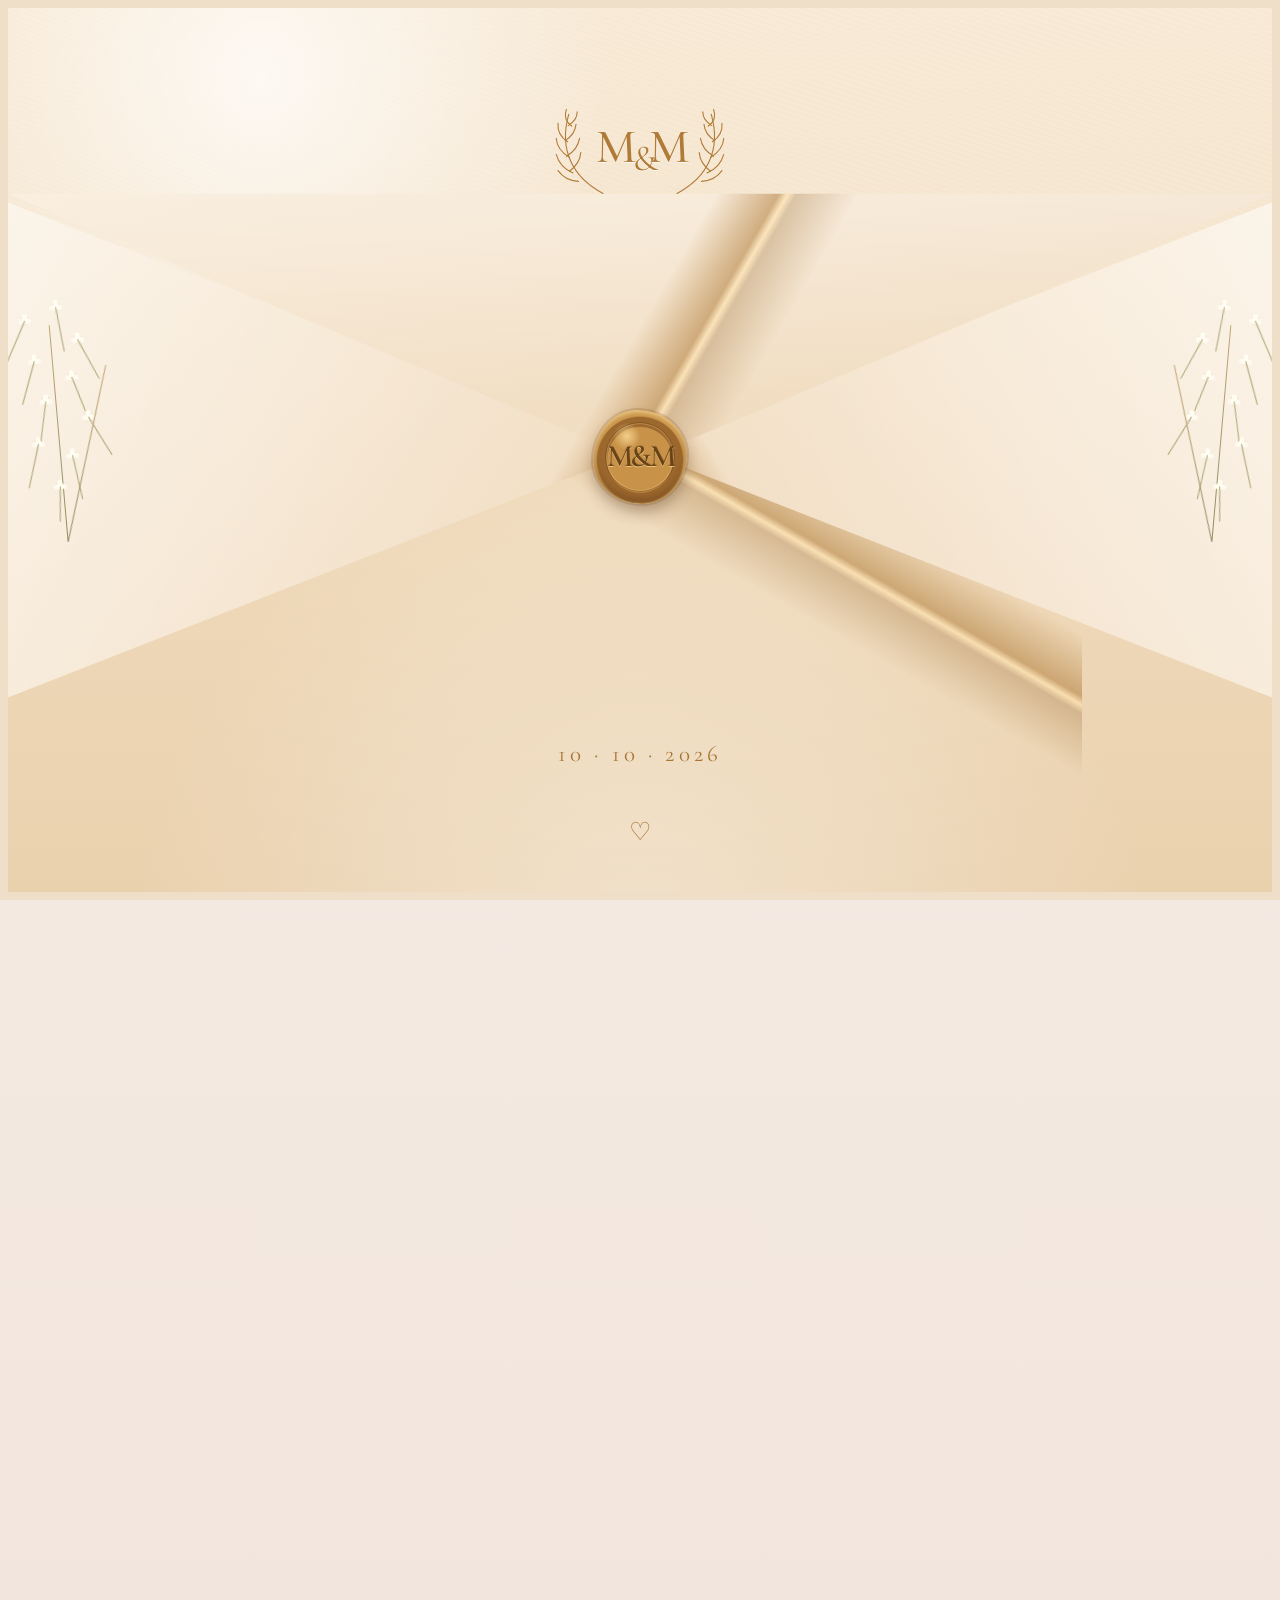
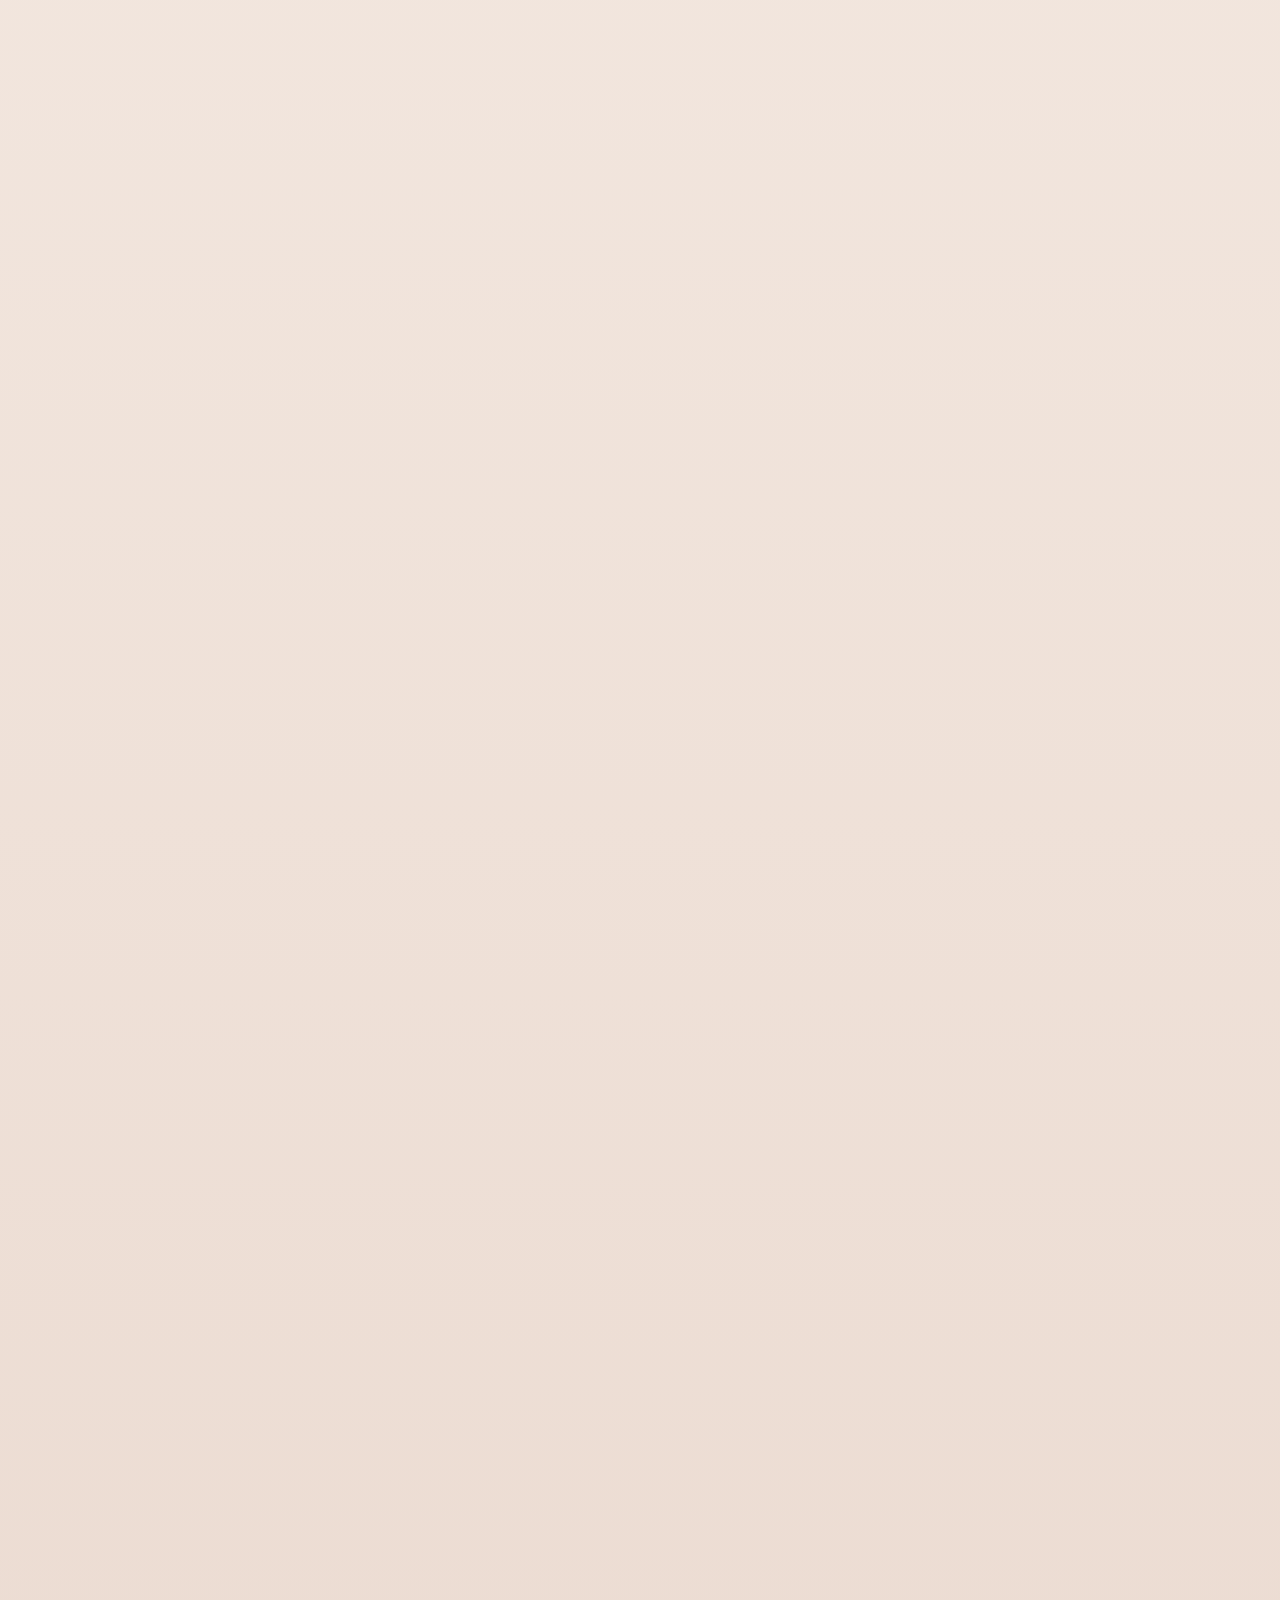
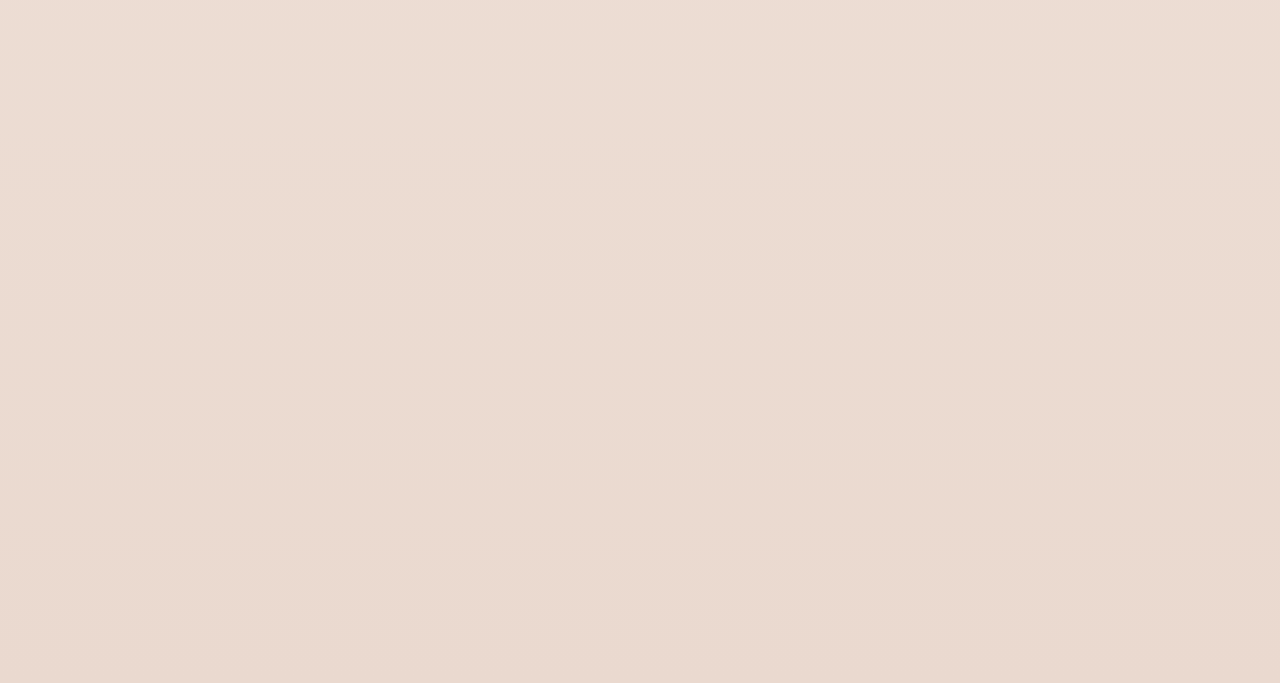
==== commit c7cf6e10: "Add files via upload" ====
--- a/index.html
+++ b/index.html
@@ -62,8 +62,6 @@
 
         <div class="closed-copy" aria-hidden="true">
           <p class="front-date">10 · 10 · 2026</p>
-          <p class="tap-label">Tap on</p>
-          <p class="tap-mm">M&amp;M</p>
           <p class="tiny-heart">♡</p>
         </div>
       </div>
@@ -85,38 +83,6 @@
       </div>
       <p class="script-note reveal">Two hearts, one promise, one beautiful beginning.</p>
       <a class="scroll-cue reveal" href="#details" aria-label="Scroll to wedding details">⌄</a>
-    </section>
-
-    <section class="moments-section" aria-label="Wedding inspiration photos">
-      <div class="moments-heading">
-        <p class="eyebrow reveal">A glimpse of forever</p>
-        <h3 class="section-heading reveal">Love in the little details</h3>
-        <p class="moments-copy reveal">Soft flowers, candlelight and the promise of a beautiful beginning.</p>
-      </div>
-
-      <div class="moments-grid">
-        <figure class="moment-card moment-card-tall reveal">
-          <div class="moment-image-shell">
-            <img
-              src="https://images.unsplash.com/photo-1684244276932-6ae853774c4d?auto=format&amp;fit=crop&amp;fm=jpg&amp;ixid=M3wxMjA3fDB8MHxwaG90by1wYWdlfHx8fGVufDB8fHx8fA%3D%3D&amp;ixlib=rb-4.1.0&amp;q=60&amp;w=1600"
-              alt="Wedding rings resting over cream roses"
-              loading="lazy" decoding="async" />
-          </div>
-          <figcaption><span>01</span> A promise, held close.</figcaption>
-        </figure>
-
-        <figure class="moment-card moment-card-wide reveal">
-          <div class="moment-image-shell">
-            <img
-              src="https://images.unsplash.com/photo-1680079033123-e5b22be5c523?auto=format&amp;fit=crop&amp;fm=jpg&amp;ixid=M3wxMjA3fDB8MHxwaG90by1wYWdlfHx8fGVufDB8fHx8fA%3D%3D&amp;ixlib=rb-4.1.0&amp;q=60&amp;w=1800"
-              alt="Romantic candlelit wedding reception table"
-              loading="lazy" decoding="async" />
-          </div>
-          <figcaption><span>02</span> A night glowing with love.</figcaption>
-        </figure>
-      </div>
-
-      <div class="heart-line reveal" aria-hidden="true"><span>♡</span></div>
     </section>
 
     <section class="calendar-section">
--- a/styles.css
+++ b/styles.css
@@ -537,115 +537,6 @@
 }
 .hero > * { position: relative; z-index: 1; }
 
-/* Photo story */
-.moments-section {
-  position: relative;
-  width: min(100%, 760px);
-  margin: 0 auto;
-  padding: 92px 18px 82px;
-  overflow: hidden;
-  background:
-    radial-gradient(circle at 5% 8%, rgba(255,255,255,.85), transparent 24%),
-    linear-gradient(180deg, #eee0d5 0%, #f9f1ea 52%, #ecddd1 100%);
-}
-.moments-section::before,
-.moments-section::after {
-  content: "";
-  position: absolute;
-  width: 170px;
-  height: 170px;
-  border: 1px solid rgba(180,125,54,.16);
-  border-radius: 50%;
-  pointer-events: none;
-}
-.moments-section::before { left: -110px; top: 120px; }
-.moments-section::after { right: -105px; bottom: 105px; }
-.moments-heading { text-align: center; position: relative; z-index: 2; }
-.moments-heading .section-heading { margin-bottom: 12px; }
-.moments-copy {
-  width: min(440px, 88%);
-  margin: 0 auto 42px;
-  font-family: "Cormorant Garamond", serif;
-  font-size: 19px;
-  line-height: 1.5;
-  color: #8a7669;
-}
-.moments-grid {
-  position: relative;
-  z-index: 2;
-  width: min(610px, 100%);
-  margin: 0 auto;
-  display: grid;
-  gap: 28px;
-}
-.moment-card {
-  margin: 0;
-  position: relative;
-}
-.moment-image-shell {
-  position: relative;
-  overflow: hidden;
-  background: #e1d1c6;
-  border: 7px solid rgba(255,252,248,.88);
-  box-shadow: 0 22px 45px rgba(89,60,44,.16);
-}
-.moment-image-shell::after {
-  content: "";
-  position: absolute;
-  inset: 0;
-  background: linear-gradient(180deg, transparent 62%, rgba(76,52,40,.16));
-  pointer-events: none;
-}
-.moment-card-tall { width: 76%; }
-.moment-card-tall .moment-image-shell { aspect-ratio: .76 / 1; transform: rotate(-1.8deg); }
-.moment-card-wide { width: 82%; margin-left: auto; margin-top: -74px; }
-.moment-card-wide .moment-image-shell { aspect-ratio: 1 / .88; transform: rotate(2deg); }
-.moment-card img {
-  width: 100%;
-  height: 100%;
-  display: block;
-  object-fit: cover;
-  transform: scale(1.035);
-  animation: slowPhoto 12s ease-in-out infinite alternate;
-}
-.moment-card-wide img { object-position: 50% 55%; animation-delay: -4s; }
-.moment-card figcaption {
-  position: relative;
-  z-index: 3;
-  width: fit-content;
-  max-width: 88%;
-  margin: -18px 18px 0 auto;
-  padding: 11px 15px 10px;
-  background: rgba(255,250,246,.94);
-  box-shadow: 0 8px 22px rgba(79,52,37,.10);
-  font-family: "Cormorant Garamond", serif;
-  font-style: italic;
-  font-size: 16px;
-  color: #755f52;
-}
-.moment-card figcaption span {
-  margin-right: 9px;
-  color: var(--gold);
-  font-family: "Montserrat", sans-serif;
-  font-style: normal;
-  font-size: 8px;
-  letter-spacing: .16em;
-}
-.heart-line {
-  display: flex;
-  align-items: center;
-  justify-content: center;
-  gap: 12px;
-  margin-top: 40px;
-  color: #b08762;
-}
-.heart-line::before,
-.heart-line::after { content: ""; width: 62px; height: 1px; background: rgba(161,117,77,.28); }
-.heart-line span { font-family: serif; font-size: 24px; animation: heartBeat 2.2s ease-in-out infinite; }
-
-/* Livelier reveal variation for photos while keeping old Safari fallback. */
-.moment-card.reveal { transform: translateY(28px) scale(.97); }
-.moment-card.reveal.visible { transform: translateY(0) scale(1); }
 
 @keyframes petalFall {
   0% { opacity: 0; transform: translate3d(0,-4vh,0) rotate(var(--rotate, 0deg)); }
@@ -654,9 +545,7 @@
   92% { opacity: .42; }
   100% { opacity: 0; transform: translate3d(calc(var(--drift, 30px) * -.35),116vh,0) rotate(calc(var(--rotate, 0deg) + 330deg)); }
 }
-@keyframes slowPhoto { from { transform: scale(1.035); } to { transform: scale(1.105); } }
 @keyframes heroGlow { 50% { transform: scale(1.18) translate(-18px, 16px); opacity: .75; } }
-@keyframes heartBeat { 0%,100% { transform: scale(1); } 45% { transform: scale(1.18); } }
 
 /* Phone: the envelope itself becomes the whole screen. */
 @media (max-width: 640px) {
@@ -723,13 +612,6 @@
   .envelope.open .invite-preview { transform: translateY(5.5%); }
 
   .hero { padding-top: 92px; padding-bottom: 72px; }
-  .moments-section { padding: 78px 14px 72px; }
-  .moments-copy { margin-bottom: 34px; }
-  .moments-grid { gap: 18px; }
-  .moment-card-tall { width: 82%; }
-  .moment-card-wide { width: 87%; margin-top: -52px; }
-  .moment-image-shell { border-width: 5px; }
-  .moment-card figcaption { margin-top: -14px; font-size: 15px; }
 }
 
 @media (max-width: 380px), (max-height: 700px) and (max-width: 640px) {
@@ -742,7 +624,6 @@
 
 @media (prefers-reduced-motion: reduce) {
   .petal { display: none; }
-  .moment-card img { animation: none !important; transform: scale(1.04); }
 }
 .envelope.seal-celebrate::after {
   content: "✦  ·  ✦";
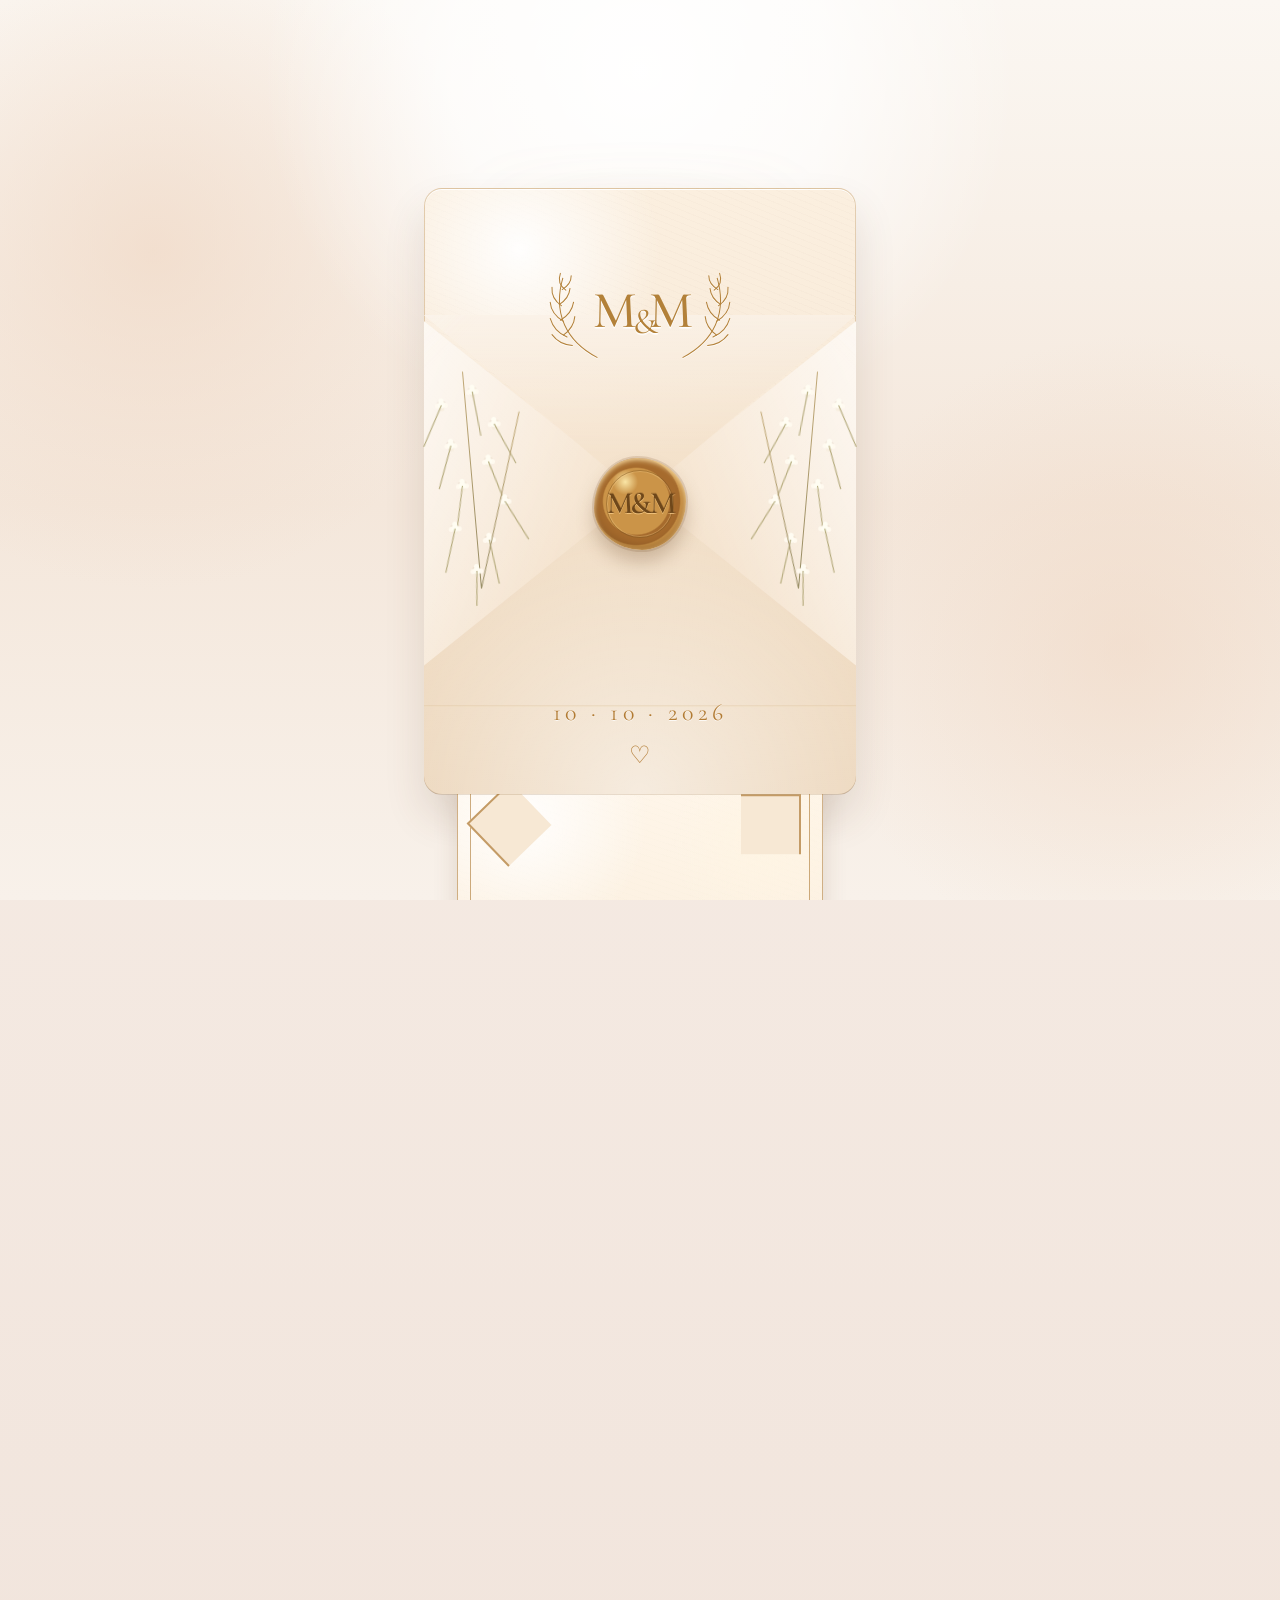
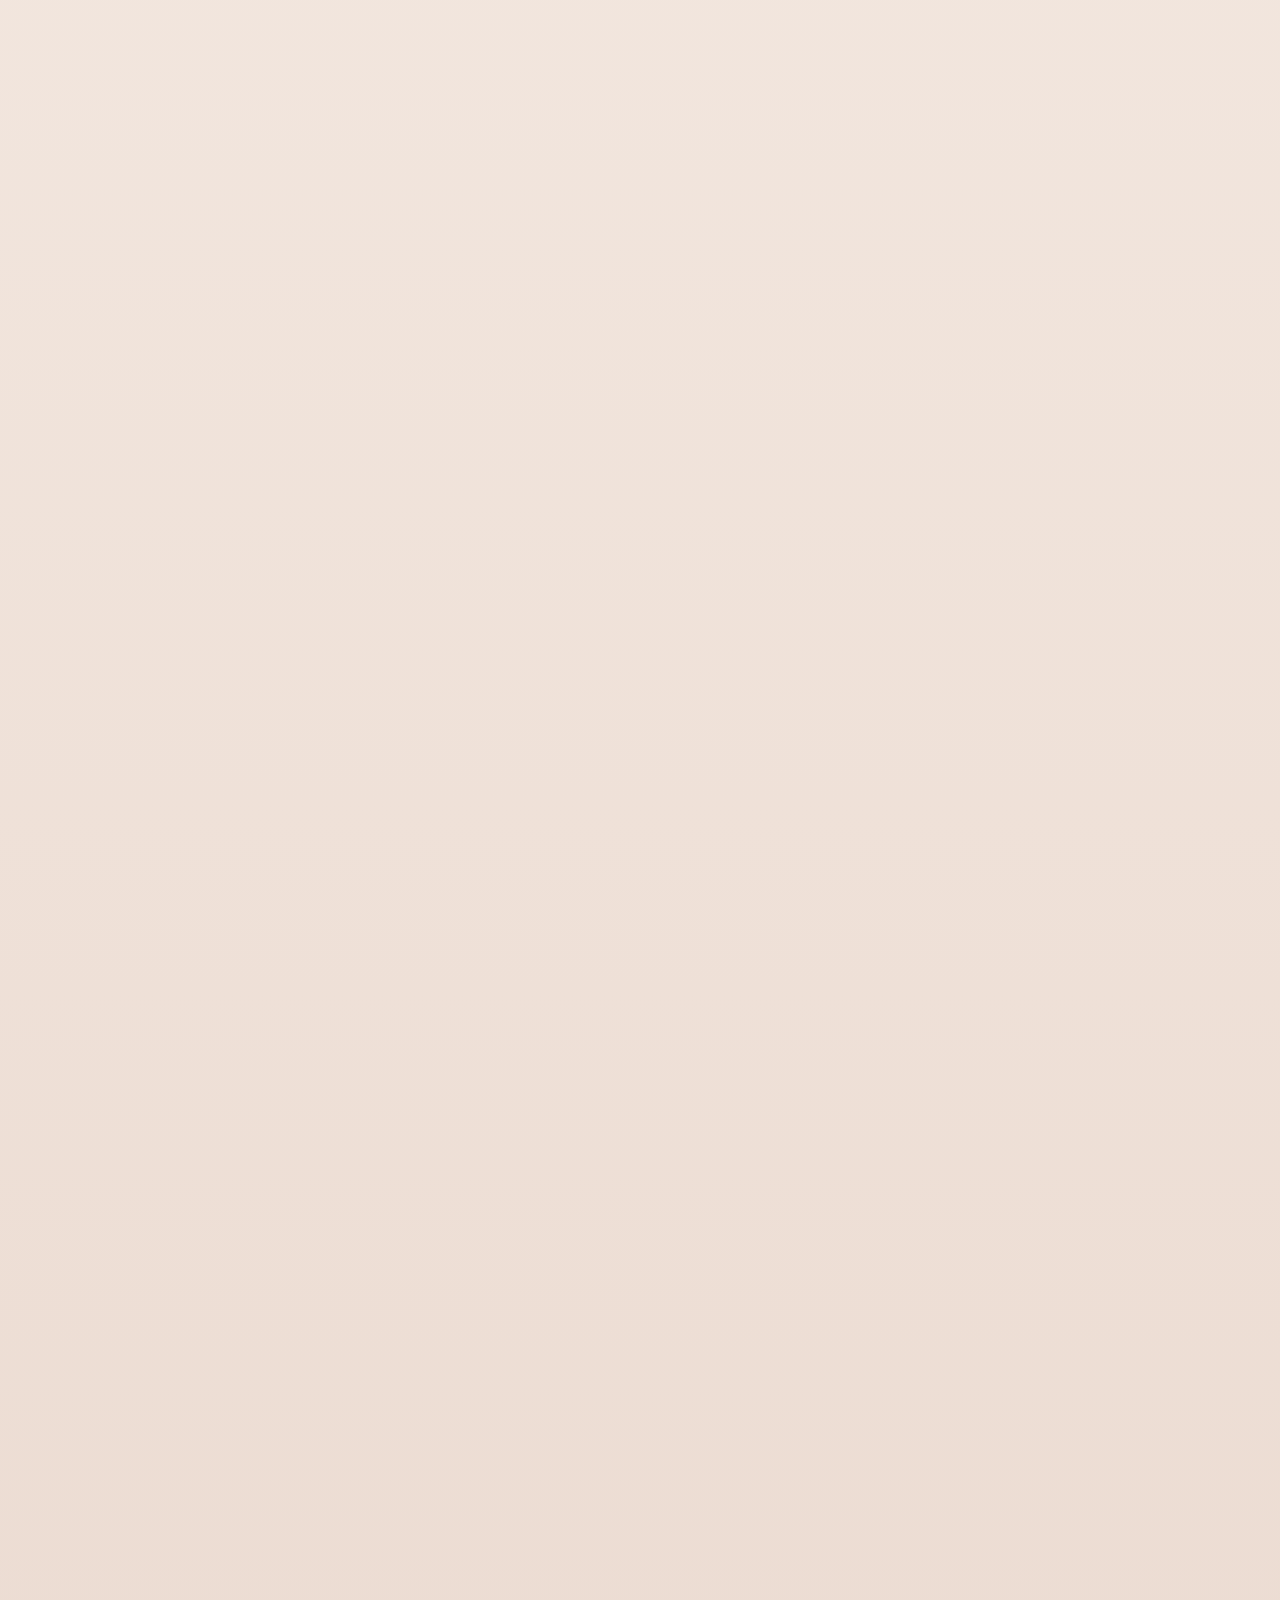
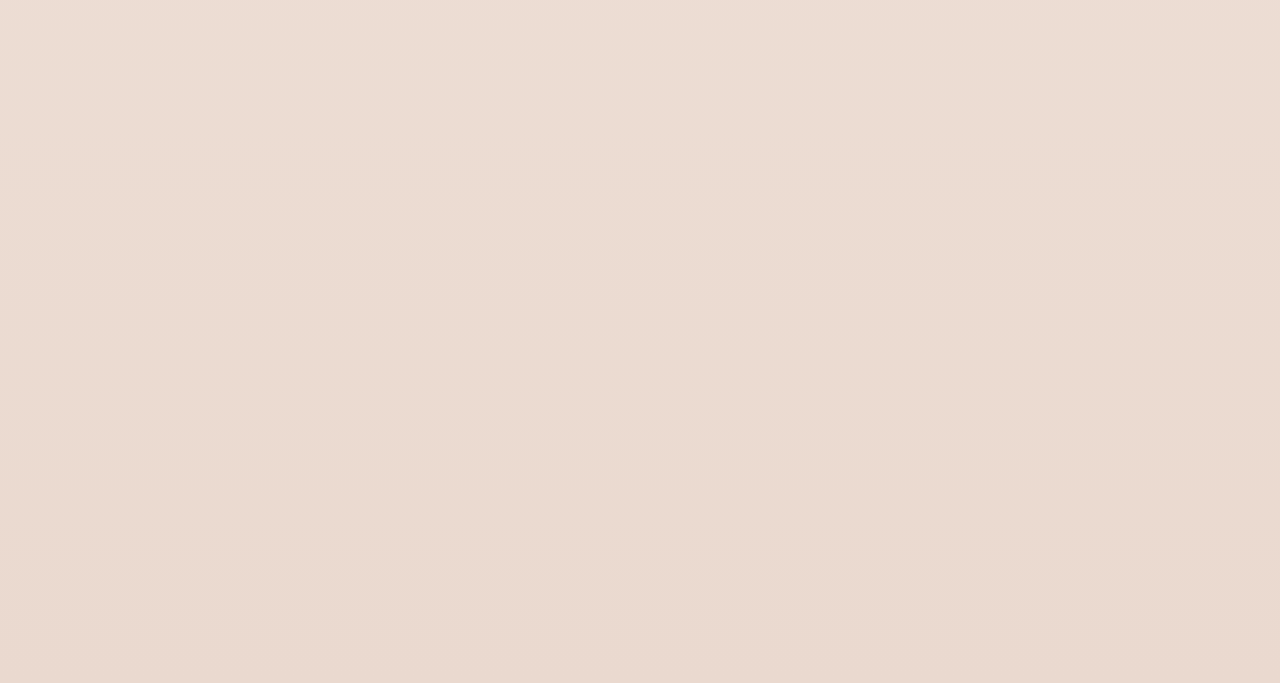
==== commit b507bffb: "Add files via upload" ====
--- a/index.html
+++ b/index.html
@@ -9,7 +9,7 @@
   <link rel="preconnect" href="https://fonts.googleapis.com">
   <link rel="preconnect" href="https://fonts.gstatic.com" crossorigin>
   <link href="https://fonts.googleapis.com/css2?family=Cormorant+Garamond:ital,wght@0,400;0,500;0,600;1,400&family=Great+Vibes&family=Montserrat:wght@300;400;500;600&display=swap" rel="stylesheet">
-  <link rel="stylesheet" href="styles.css?v=reference-envelope-2" />
+  <link rel="stylesheet" href="styles.css?v=elegant-envelope-v7" />
 </head>
 <body>
   <div class="opening-screen" id="openingScreen" aria-label="Wedding invitation envelope">
@@ -41,7 +41,7 @@
           <p class="preview-together preview-reveal">Together with our families<br>we joyfully invite you to<br>celebrate our wedding</p>
           <div class="preview-flourish preview-reveal">❦</div>
           <p class="preview-date preview-reveal">10 · 10 · 2026</p>
-          <button class="open-invite-btn preview-reveal" id="openInviteBtn" type="button">View Wedding Details</button>
+          <button class="open-invite-btn preview-reveal" id="openInviteBtn" type="button">Open Invitation</button>
         </div>
 
         <div class="envelope-left"></div>
@@ -184,6 +184,6 @@
     </footer>
   </main>
 
-  <script src="script.js?v=reference-envelope-1"></script>
+  <script src="script.js?v=elegant-envelope-v7"></script>
 </body>
 </html>
--- a/styles.css
+++ b/styles.css
@@ -1422,3 +1422,521 @@
   .envelope.open .flower-spray { top: 66%; transform: scale(.68) rotate(-7deg); }
   .envelope.open .flower-right { transform: scaleX(-1) scale(.68) rotate(-7deg); }
 }
+
+
+/* Requested: hide the M&M wax seal after the envelope opens. */
+.envelope.open .wax-seal {
+  opacity: 0 !important;
+  visibility: hidden !important;
+  pointer-events: none !important;
+  transform: translate(-50%, -50%) scale(.65) !important;
+}
+
+
+/* v5 final override: M&M wax button exists only on the first/closed screen. */
+.envelope.open .wax-seal,
+.envelope.open #waxSeal {
+  display: none !important;
+  opacity: 0 !important;
+  visibility: hidden !important;
+  pointer-events: none !important;
+}
+
+
+/* =========================================================
+   V7 Elegant envelope redesign — prettier closed envelope
+   and a more beautiful invitation card reveal.
+   ========================================================= */
+.opening-screen {
+  background:
+    radial-gradient(circle at 50% 8%, rgba(255,255,255,.98), rgba(255,255,255,.72) 18%, transparent 36%),
+    radial-gradient(circle at 12% 28%, rgba(239,214,194,.65), transparent 26%),
+    radial-gradient(circle at 88% 72%, rgba(239,214,194,.55), transparent 24%),
+    linear-gradient(180deg, #fbf7f2 0%, #f4e7db 56%, #f8f1ea 100%);
+  overflow: hidden;
+}
+.opening-glow {
+  position: absolute;
+  inset: 0;
+  background:
+    radial-gradient(circle at 50% 50%, rgba(211,171,108,.12), transparent 44%),
+    radial-gradient(circle at 50% 18%, rgba(255,255,255,.55), transparent 22%);
+  pointer-events: none;
+}
+.envelope-wrap {
+  width: min(94vw, 460px) !important;
+  height: min(92dvh, 820px) !important;
+  max-width: 460px !important;
+  max-height: 820px !important;
+  position: relative;
+}
+.envelope {
+  width: 100%;
+  height: 100%;
+  position: relative;
+  background: transparent;
+  isolation: isolate;
+  overflow: visible;
+}
+.envelope::before {
+  content: "";
+  position: absolute;
+  left: 50%;
+  top: 16%;
+  width: 78%;
+  height: 64%;
+  transform: translateX(-50%);
+  border-radius: 28px;
+  background: radial-gradient(circle at 50% 25%, rgba(184,130,57,.10), transparent 48%);
+  filter: blur(18px);
+  opacity: .75;
+  pointer-events: none;
+}
+.envelope-back,
+.envelope-left,
+.envelope-right,
+.envelope-bottom,
+.envelope-flap {
+  left: 3%;
+  right: 3%;
+  top: 18%;
+  bottom: 8%;
+  border-radius: 18px;
+}
+.envelope-back {
+  z-index: 1;
+  background:
+    radial-gradient(circle at 22% 10%, rgba(255,255,255,.95), transparent 22%),
+    radial-gradient(circle at 78% 88%, rgba(191,148,89,.08), transparent 20%),
+    repeating-linear-gradient(22deg, rgba(131,95,51,.018) 0 1px, transparent 1px 6px),
+    linear-gradient(180deg, #fbefdf 0%, #f4e3cf 100%);
+  border: 1px solid rgba(191,152,100,.42);
+  box-shadow:
+    0 22px 40px rgba(95,67,39,.14),
+    inset 0 1px 0 rgba(255,255,255,.92),
+    inset 0 -1px 0 rgba(183,138,81,.24);
+}
+.envelope-left,
+.envelope-right,
+.envelope-bottom,
+.envelope-flap {
+  overflow: hidden;
+  box-shadow: none;
+}
+.envelope-left {
+  z-index: 8;
+  clip-path: polygon(0 22%, 50.5% 50.6%, 0 79.2%);
+  background:
+    linear-gradient(112deg, rgba(255,255,255,.82), transparent 44%),
+    linear-gradient(145deg, #fcf0e2 0%, #eed8bd 100%);
+}
+.envelope-right {
+  z-index: 8;
+  clip-path: polygon(100% 22%, 49.5% 50.6%, 100% 79.2%);
+  background:
+    linear-gradient(248deg, rgba(255,255,255,.82), transparent 44%),
+    linear-gradient(215deg, #fcf0e2 0%, #eed8bd 100%);
+}
+.envelope-bottom {
+  z-index: 9;
+  clip-path: polygon(0 78.8%, 50% 50.2%, 100% 78.8%, 100% 100%, 0 100%);
+  background:
+    radial-gradient(circle at 50% 100%, rgba(255,255,255,.52), transparent 42%),
+    linear-gradient(0deg, #ecd6bb 0%, #f9ebd9 100%);
+}
+.envelope-flap {
+  z-index: 11;
+  transform-origin: 50% 20.8%;
+  clip-path: polygon(0 21%, 100% 21%, 50% 50.8%);
+  background:
+    linear-gradient(180deg, rgba(255,255,255,.78), transparent 44%),
+    linear-gradient(160deg, #fcf0e3 0%, #ebd2b1 100%);
+  transition: transform 1s cubic-bezier(.2,.76,.17,1), opacity .5s ease, z-index .2s linear .45s;
+}
+.envelope-left::before,
+.envelope-right::before,
+.envelope-bottom::before,
+.envelope-flap::before {
+  content: "";
+  position: absolute;
+  inset: 0;
+  background:
+    linear-gradient(135deg, rgba(255,255,255,.8), transparent 18%),
+    linear-gradient(90deg, transparent calc(100% - 2px), rgba(179,134,74,.64) calc(100% - 2px), rgba(255,245,219,.95) 100%);
+  opacity: .55;
+  pointer-events: none;
+}
+.envelope-right::before { transform: scaleX(-1); }
+.envelope-bottom::before { transform: rotate(90deg); opacity: .32; }
+.envelope-flap::before { opacity: .45; }
+
+.front-monogram {
+  z-index: 15;
+  top: 25.2%;
+  width: 200px;
+  height: 168px;
+  color: #b38139;
+  filter: drop-shadow(0 1px 0 rgba(255,255,255,.75));
+}
+.monogram-letters { font-size: 52px; }
+.wreath { stroke-width: 1.7; }
+
+.flower-spray {
+  z-index: 16;
+  top: 41.5%;
+  width: 86px;
+  height: 212px;
+  opacity: .95;
+}
+.flower-left { left: 4.2%; }
+.flower-right { right: 4.2%; }
+
+.wax-seal {
+  z-index: 25;
+  left: 50%;
+  top: 56.6%;
+  width: 92px;
+  height: 92px;
+  color: #6b4317;
+  background:
+    radial-gradient(circle at 34% 26%, rgba(255,238,176,.9), transparent 14%),
+    radial-gradient(circle at 46% 47%, #cb9448 0 47%, #a66b2d 49% 62%, #cb9347 64% 74%, #875624 76% 100%);
+  box-shadow:
+    0 12px 18px rgba(96,59,22,.26),
+    inset 0 2px 5px rgba(255,230,174,.88),
+    inset 0 -5px 8px rgba(96,59,22,.34),
+    0 0 0 2px rgba(116,77,35,.16);
+}
+.wax-seal::before {
+  inset: 12px;
+  border: 1px solid rgba(123,83,33,.42);
+}
+.wax-seal span { font-size: 31px; color: #6e471a; }
+
+.closed-copy {
+  z-index: 17;
+  bottom: max(11%, calc(env(safe-area-inset-bottom) + 26px));
+}
+.front-date {
+  margin-bottom: 0;
+  font-size: clamp(20px, 4.8vw, 24px);
+  letter-spacing: .18em;
+  color: #b27b33;
+  text-shadow: 0 1px 0 rgba(255,255,255,.75);
+}
+.tiny-heart {
+  margin-top: 14px;
+  color: #b27b33;
+  font-size: 24px;
+}
+
+.invite-preview {
+  z-index: 6;
+  left: 10.25%;
+  right: 10.25%;
+  top: 27.2%;
+  height: 57.5%;
+  bottom: auto;
+  min-height: 0;
+  padding: clamp(38px, 5vh, 54px) clamp(18px, 5vw, 28px) 58px;
+  border-radius: 6px;
+  border: 1px solid rgba(176,126,61,.58);
+  background:
+    radial-gradient(circle at 18% 10%, rgba(255,255,255,.9), transparent 24%),
+    radial-gradient(circle at 84% 15%, rgba(255,245,227,.75), transparent 18%),
+    repeating-linear-gradient(18deg, rgba(131,95,51,.013) 0 1px, transparent 1px 6px),
+    linear-gradient(180deg, #fff6ea 0%, #f6e6cf 100%);
+  box-shadow:
+    0 12px 24px rgba(92,62,34,.16),
+    inset 0 1px 0 rgba(255,255,255,.95);
+  opacity: 1;
+  transform: translateY(108%);
+  overflow: hidden;
+  transition: transform 1.12s cubic-bezier(.17,.8,.2,1) .12s, box-shadow .4s ease;
+}
+.invite-preview::before,
+.invite-preview::after {
+  content: "";
+  position: absolute;
+  top: 16px;
+  width: 104px;
+  height: 104px;
+  background:
+    radial-gradient(circle at 28% 28%, rgba(255,255,255,.98) 0 10px, rgba(245,224,197,.95) 11px 18px, transparent 19px),
+    radial-gradient(circle at 46% 42%, rgba(255,255,255,.95) 0 8px, rgba(245,224,197,.92) 9px 14px, transparent 15px),
+    radial-gradient(circle at 65% 23%, rgba(255,255,255,.95) 0 7px, rgba(245,224,197,.88) 8px 13px, transparent 14px),
+    radial-gradient(circle at 58% 62%, rgba(255,255,255,.95) 0 7px, rgba(245,224,197,.85) 8px 13px, transparent 14px),
+    linear-gradient(125deg, rgba(177,132,76,.65), rgba(177,132,76,.15) 20%, transparent 22%),
+    linear-gradient(150deg, transparent 0 42%, rgba(177,132,76,.25) 43% 45%, transparent 46%);
+  opacity: .8;
+  pointer-events: none;
+}
+.invite-preview::before { left: 10px; }
+.invite-preview::after { right: 10px; transform: scaleX(-1); }
+.invite-border {
+  position: absolute;
+  inset: 12px;
+  border: 1px solid rgba(177,127,60,.64);
+  pointer-events: none;
+}
+.invite-border::before,
+.invite-border::after {
+  content: "";
+  position: absolute;
+  width: 58px;
+  height: 58px;
+  border-top: 2px solid rgba(177,127,60,.72);
+  border-left: 2px solid rgba(177,127,60,.72);
+  top: 8px;
+}
+.invite-border::before { left: 8px; }
+.invite-border::after { right: 8px; transform: scaleX(-1); }
+
+.preview-kicker {
+  margin: 26px auto 0;
+  max-width: 88%;
+  font-size: clamp(10px, 2.75vw, 13px);
+  line-height: 1.5;
+  color: #6c5445;
+  font-style: italic;
+}
+.preview-author {
+  margin-top: 6px;
+  font-size: clamp(10px, 2.4vw, 12px);
+  color: #7b604f;
+}
+.preview-divider {
+  display: flex;
+  align-items: center;
+  justify-content: center;
+  gap: 12px;
+  width: 100%;
+  margin: 12px auto 6px;
+  color: #b07a33;
+  font-size: 12px;
+}
+.preview-divider::before,
+.preview-divider::after {
+  content: "";
+  width: 56px;
+  height: 1px;
+  background: rgba(176,122,51,.72);
+}
+.invite-preview h1 {
+  margin: 14px auto 14px;
+  font-family: "Great Vibes", cursive;
+  font-size: clamp(42px, 10.7vw, 58px);
+  color: #b07a33;
+  text-shadow: 0 1px 0 rgba(255,255,255,.75);
+}
+.invite-preview h1 span { color: #9c6727; }
+.preview-together {
+  margin: 0;
+  font-size: clamp(9px, 2.45vw, 12px);
+  line-height: 1.55;
+  letter-spacing: .12em;
+  text-transform: uppercase;
+  color: #6d5847;
+}
+.preview-flourish {
+  margin: 12px 0 0;
+  font-size: 20px;
+  color: #ad7730;
+}
+.preview-date {
+  margin: 8px 0 0;
+  font-size: clamp(13px, 3vw, 15px);
+  letter-spacing: .18em;
+  color: #a06c2e;
+}
+.open-invite-btn {
+  position: absolute;
+  left: 50%;
+  bottom: 16px;
+  min-height: 38px;
+  padding: 10px 18px;
+  border-radius: 999px;
+  border: 1px solid rgba(160,110,50,.62);
+  background: linear-gradient(180deg, rgba(255,250,242,.97), rgba(246,233,213,.92));
+  color: #855923;
+  font-size: 8px;
+  letter-spacing: .22em;
+  font-weight: 600;
+  transform: translateX(-50%) translateY(12px);
+  box-shadow: 0 8px 16px rgba(120,82,45,.10);
+}
+
+.envelope.open {
+  background:
+    radial-gradient(circle at 50% 21%, rgba(255,220,152,.82), transparent 14%),
+    radial-gradient(circle at 50% 27%, rgba(160,108,44,.72), transparent 40%),
+    linear-gradient(180deg, #543a22 0%, #7a5933 34%, #d7b888 58%, #f5e7d1 82%, #f9f3ec 100%);
+}
+.envelope.open::before {
+  top: 12%;
+  width: 80%;
+  height: 52%;
+  background: radial-gradient(circle at 50% 35%, rgba(255,224,153,.55), rgba(160,108,44,.18) 34%, transparent 62%);
+  filter: blur(20px);
+}
+.envelope.open::after {
+  content: "";
+  position: absolute;
+  inset: 0;
+  background:
+    radial-gradient(circle at 20% 15%, rgba(255,241,201,.9) 0 1.2px, transparent 1.4px),
+    radial-gradient(circle at 60% 9%, rgba(255,230,173,.82) 0 1.3px, transparent 1.6px),
+    radial-gradient(circle at 78% 18%, rgba(255,241,201,.9) 0 1.4px, transparent 1.7px),
+    radial-gradient(circle at 28% 22%, rgba(255,238,190,.72) 0 1.1px, transparent 1.5px),
+    radial-gradient(circle at 42% 17%, rgba(255,238,190,.72) 0 1.1px, transparent 1.5px),
+    radial-gradient(circle at 70% 28%, rgba(255,238,190,.7) 0 1.1px, transparent 1.5px);
+  opacity: .95;
+  pointer-events: none;
+}
+.envelope.open .envelope-flap {
+  transform: perspective(1200px) rotateX(180deg);
+  z-index: 2;
+  opacity: .28;
+}
+.envelope.open .envelope-left {
+  z-index: 9;
+  clip-path: polygon(0 64%, 35% 78%, 0 100%);
+}
+.envelope.open .envelope-right {
+  z-index: 9;
+  clip-path: polygon(100% 64%, 65% 78%, 100% 100%);
+}
+.envelope.open .envelope-bottom {
+  z-index: 10;
+  clip-path: polygon(0 79%, 50% 66%, 100% 79%, 100% 100%, 0 100%);
+}
+.envelope.open .invite-preview {
+  z-index: 18;
+  transform: translateY(0);
+  box-shadow: 0 22px 44px rgba(47,28,12,.33), 0 0 28px rgba(255,214,127,.14);
+}
+.envelope.open .front-monogram,
+.envelope.open .closed-copy {
+  opacity: 0;
+  transform: translateY(-14px);
+  pointer-events: none;
+}
+.envelope.open .flower-spray {
+  top: 65.5%;
+  opacity: .9;
+  transform: scale(.9);
+  transition: top .9s cubic-bezier(.2,.75,.2,1), opacity .35s ease, transform .35s ease;
+}
+.envelope.open .flower-left { transform: rotate(-8deg) scale(.9); transform-origin: left top; }
+.envelope.open .flower-right { transform: scaleX(-1) rotate(-8deg) scale(.9); transform-origin: right top; }
+.envelope.open .preview-reveal { opacity: 1; transform: none; }
+.envelope.open .open-invite-btn { opacity: 1; transform: translateX(-50%) translateY(0); }
+/* Keep the second state clean: no interactive M&M button on the revealed card. */
+.envelope.open .wax-seal,
+.envelope.open #waxSeal {
+  display: none !important;
+}
+
+@media (max-width: 640px) {
+  .envelope-wrap {
+    width: 100vw !important;
+    height: 100svh !important;
+    height: 100dvh !important;
+    max-width: none !important;
+    max-height: none !important;
+  }
+  .front-monogram {
+    top: 24.2%;
+    transform: translateX(-50%) scale(.95);
+  }
+  .flower-spray { top: 42.2%; }
+  .invite-preview {
+    left: 9%;
+    right: 9%;
+    top: 28.2%;
+    height: 56.5%;
+    padding-left: clamp(17px, 5vw, 26px);
+    padding-right: clamp(17px, 5vw, 26px);
+  }
+}
+@media (max-width: 420px) {
+  .front-monogram {
+    width: 180px;
+    top: 23.3%;
+  }
+  .monogram-letters { font-size: 47px; }
+  .flower-spray {
+    width: 72px;
+    height: 190px;
+    top: 42%;
+  }
+  .wax-seal {
+    top: 56.8%;
+    width: 84px;
+    height: 84px;
+  }
+  .wax-seal span { font-size: 28px; }
+  .closed-copy { bottom: max(10.2%, calc(env(safe-area-inset-bottom) + 24px)); }
+  .front-date { font-size: 19px; }
+  .invite-preview {
+    top: 29%;
+    height: 55.5%;
+    padding-top: 34px;
+    padding-bottom: 52px;
+  }
+  .invite-preview::before,
+  .invite-preview::after {
+    width: 90px;
+    height: 90px;
+    top: 14px;
+  }
+  .preview-kicker { max-width: 92%; font-size: 9.5px; }
+  .preview-author { font-size: 9px; }
+  .preview-divider { margin: 10px auto 4px; }
+  .invite-preview h1 { margin: 12px auto 12px; font-size: clamp(39px, 10.5vw, 50px); }
+  .preview-together { font-size: 8.6px; }
+  .preview-flourish { margin-top: 10px; }
+  .preview-date { font-size: 12px; }
+  .open-invite-btn { min-height: 34px; font-size: 7.5px; }
+}
+@media (max-height: 720px) and (max-width: 640px) {
+  .envelope-back,
+  .envelope-left,
+  .envelope-right,
+  .envelope-bottom,
+  .envelope-flap {
+    top: 15%;
+    bottom: 6%;
+  }
+  .front-monogram {
+    top: 20.2%;
+    transform: translateX(-50%) scale(.82);
+  }
+  .flower-spray {
+    top: 38.5%;
+    transform: scale(.86);
+  }
+  .closed-copy { bottom: max(8%, calc(env(safe-area-inset-bottom) + 18px)); }
+  .front-date { font-size: 17px; }
+  .tiny-heart { margin-top: 9px; font-size: 20px; }
+  .wax-seal {
+    top: 54.5%;
+    width: 76px;
+    height: 76px;
+  }
+  .wax-seal span { font-size: 26px; }
+  .invite-preview {
+    top: 24%;
+    height: 57%;
+    padding-top: 28px;
+    padding-bottom: 46px;
+  }
+  .preview-kicker { font-size: 8.7px; line-height: 1.35; margin-top: 18px; }
+  .preview-author { font-size: 8.5px; }
+  .invite-preview h1 { font-size: 35px; margin: 9px auto 10px; }
+  .preview-together { font-size: 7.9px; line-height: 1.4; }
+  .preview-flourish { font-size: 16px; margin-top: 6px; }
+  .preview-date { font-size: 10.5px; }
+  .open-invite-btn { min-height: 30px; font-size: 6.8px; bottom: 10px; }
+  .envelope.open .flower-spray { top: 62.5%; }
+}
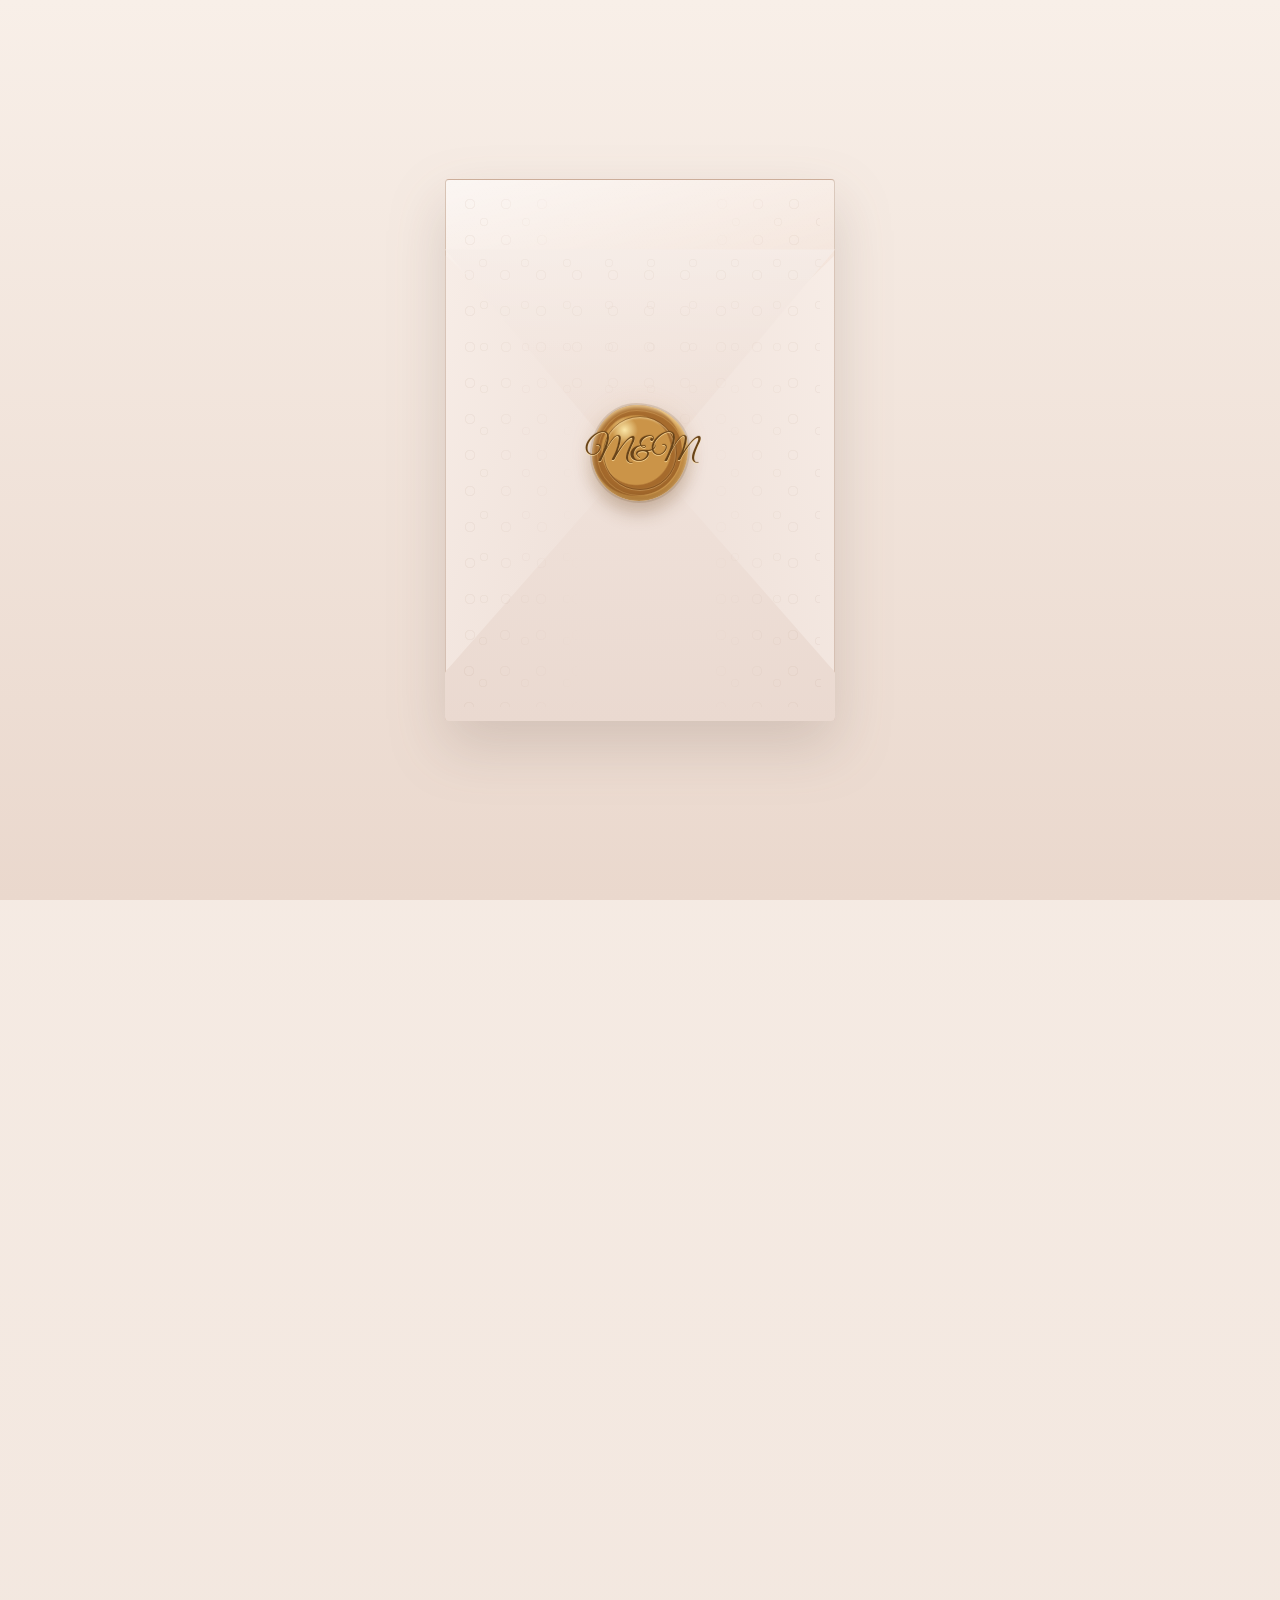
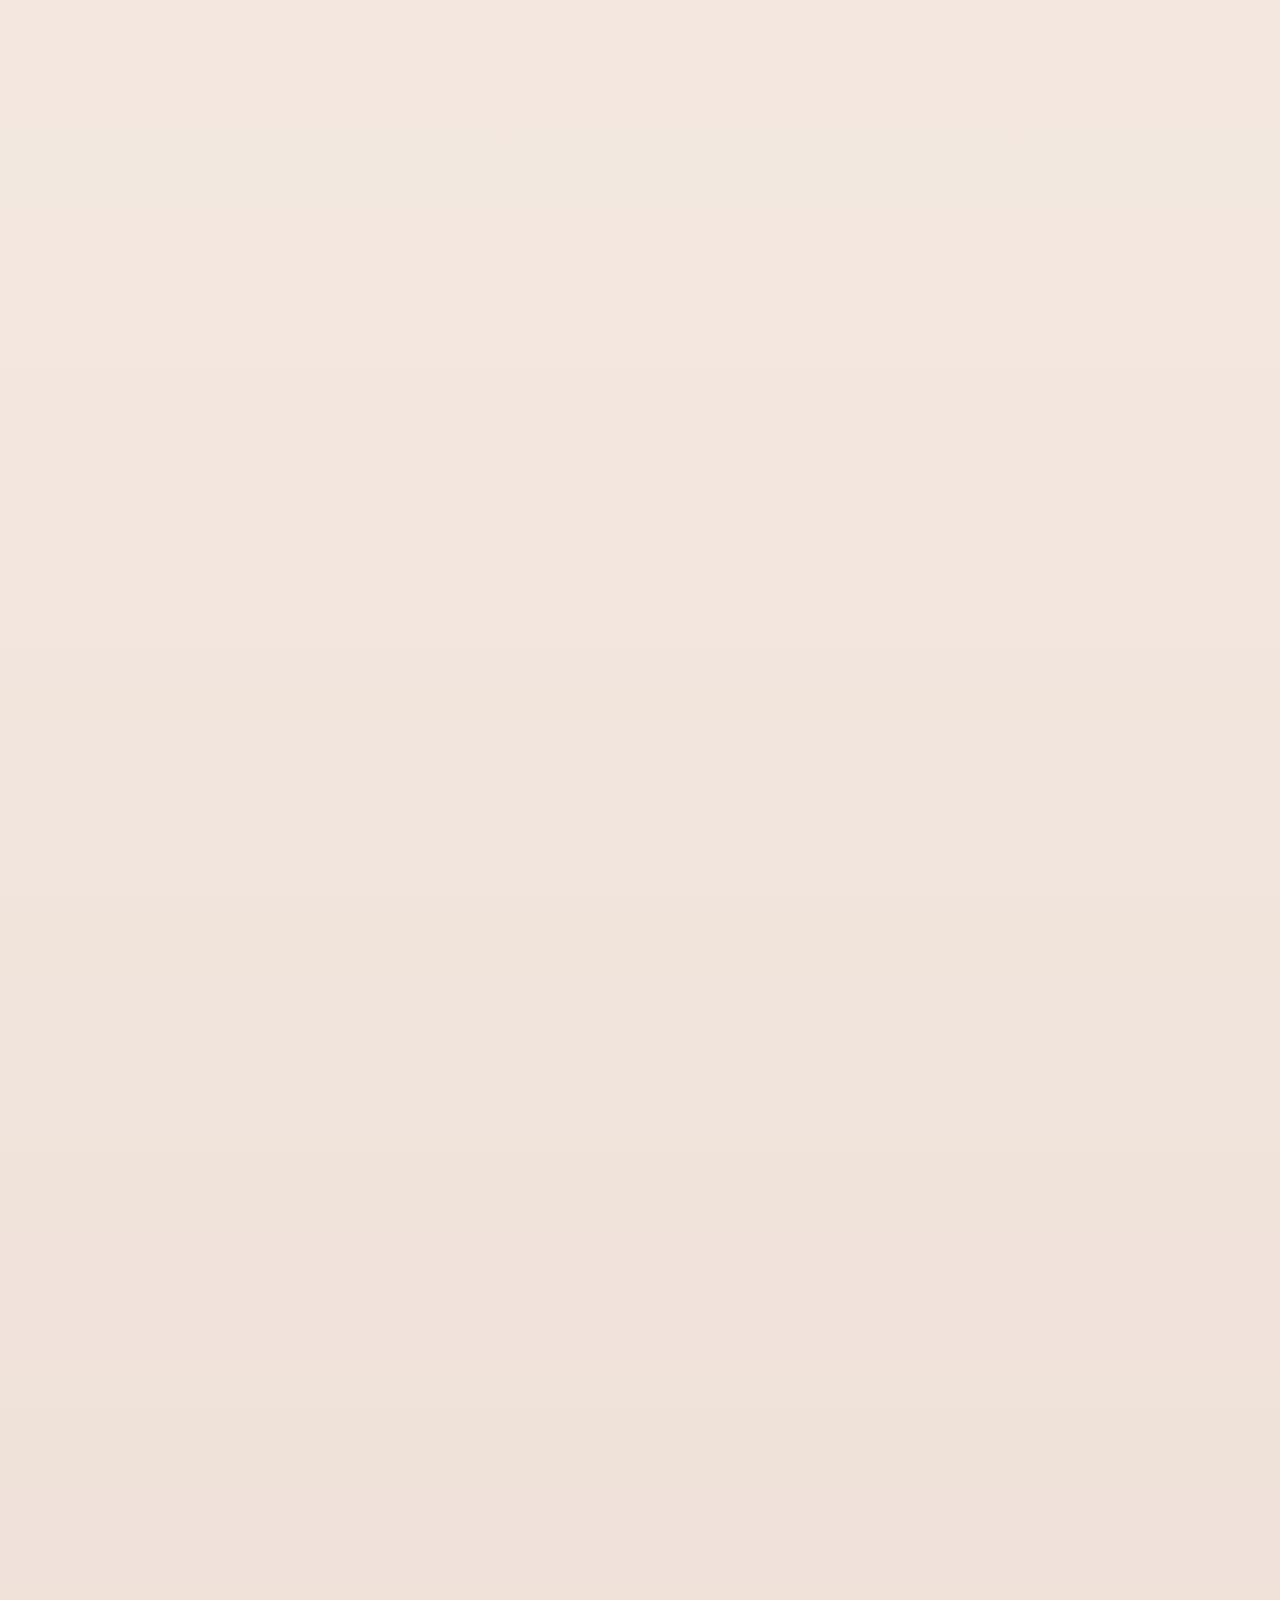
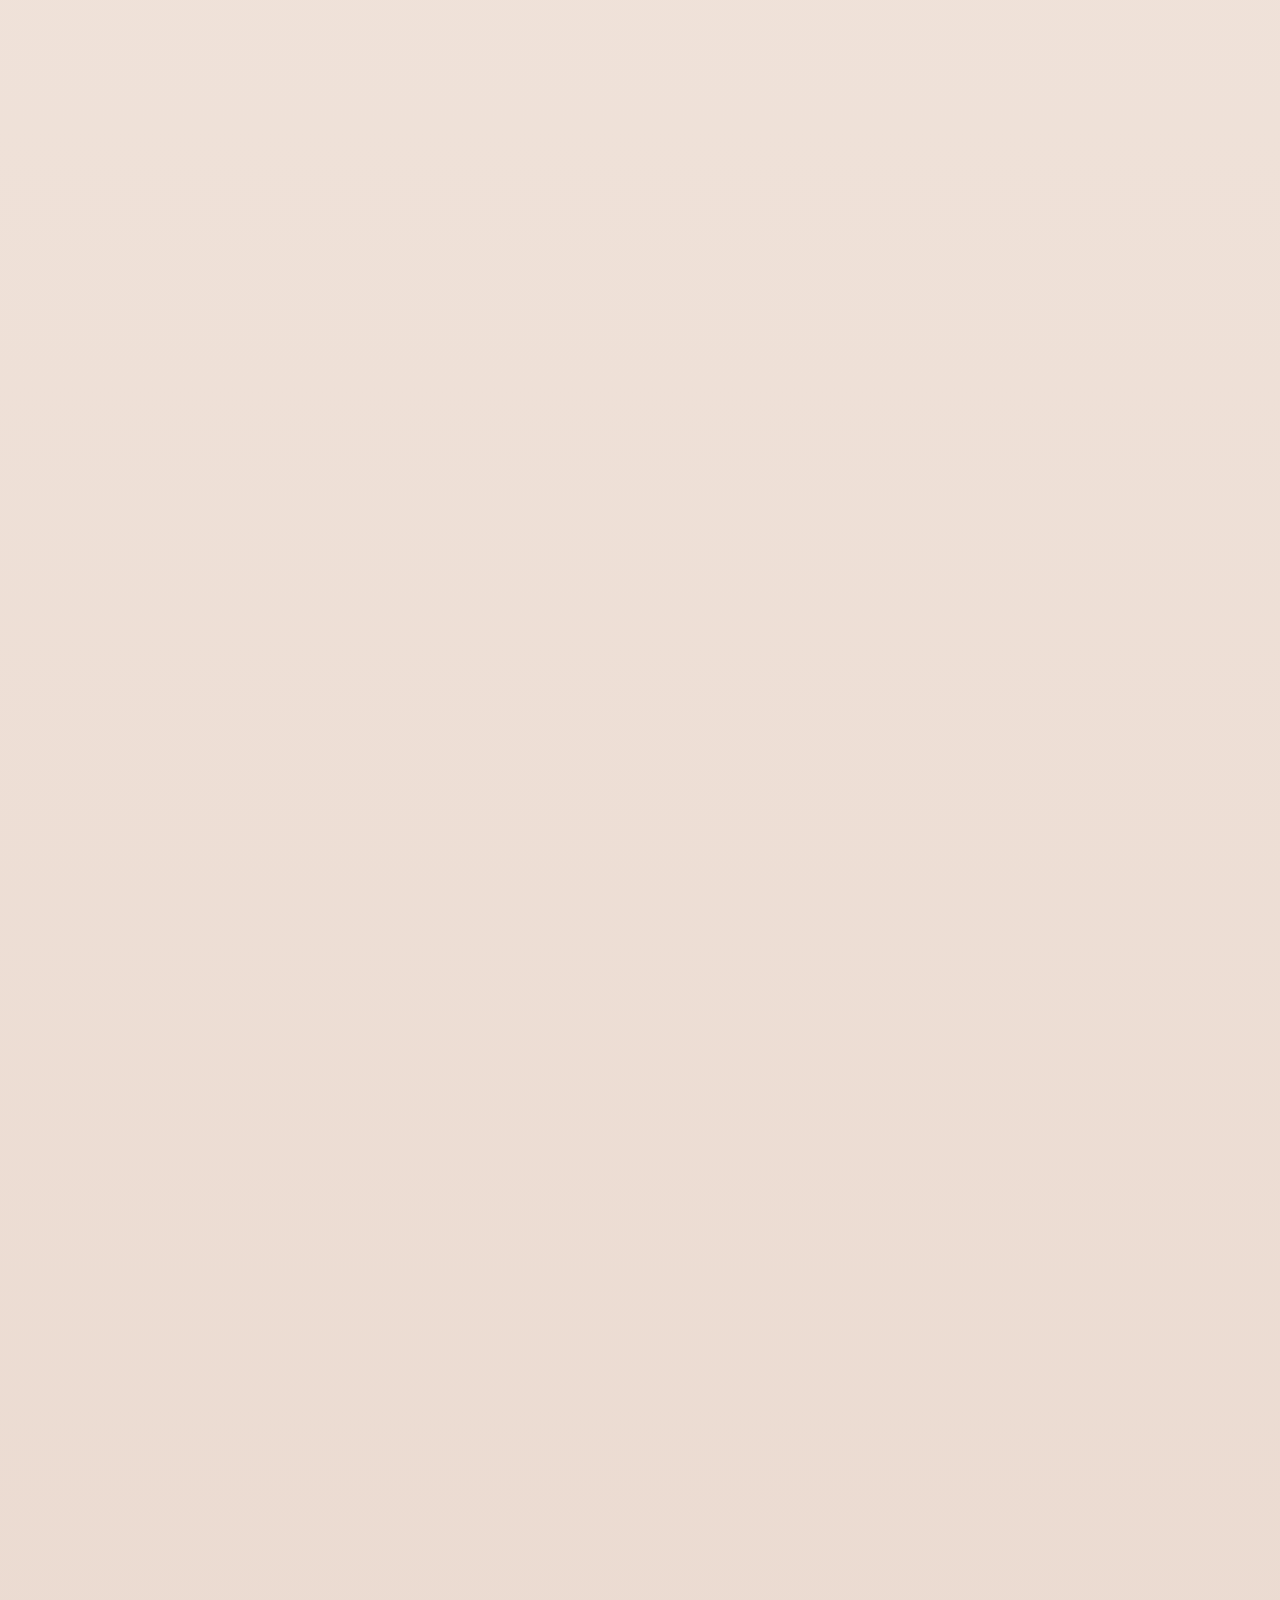
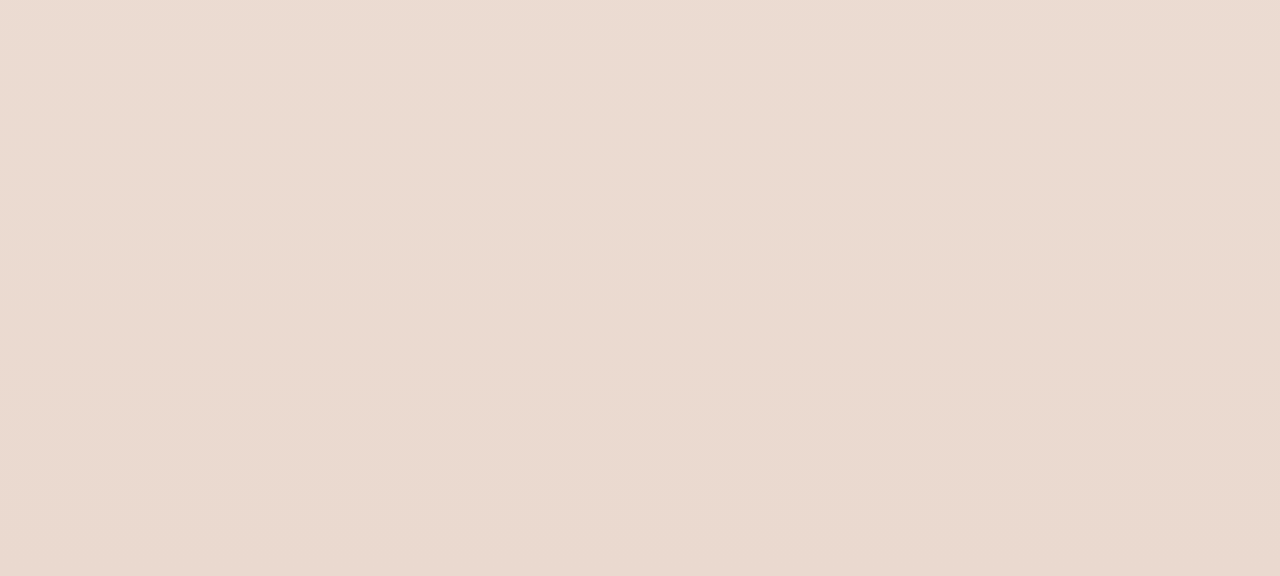
==== commit 845312bd: "Add files via upload" ====
--- a/index.html
+++ b/index.html
@@ -9,61 +9,28 @@
   <link rel="preconnect" href="https://fonts.googleapis.com">
   <link rel="preconnect" href="https://fonts.gstatic.com" crossorigin>
   <link href="https://fonts.googleapis.com/css2?family=Cormorant+Garamond:ital,wght@0,400;0,500;0,600;1,400&family=Great+Vibes&family=Montserrat:wght@300;400;500;600&display=swap" rel="stylesheet">
-  <link rel="stylesheet" href="styles.css?v=elegant-envelope-v7" />
+  <link rel="stylesheet" href="styles.css?v=immersive-mobile-2" />
 </head>
 <body>
   <div class="opening-screen" id="openingScreen" aria-label="Wedding invitation envelope">
-    <div class="opening-glow" aria-hidden="true"></div>
+    <div class="opening-glow"></div>
     <div class="envelope-wrap" id="envelopeWrap">
       <div class="envelope" id="envelope">
         <div class="envelope-back"></div>
-
-        <div class="front-monogram" aria-hidden="true">
-          <svg class="wreath wreath-left" viewBox="0 0 120 180" focusable="false">
-            <path d="M95 164C44 137 21 91 38 32"/>
-            <path d="M45 130C30 124 21 113 17 99M54 144C39 143 28 137 20 126M39 104C26 96 18 85 17 72M36 78C24 70 19 59 20 47M43 52C33 45 30 35 34 24"/>
-            <path d="M39 127C50 119 57 108 58 96M34 102C47 95 54 84 56 72M32 76C43 69 49 60 50 49M37 51C47 45 52 37 52 28"/>
-          </svg>
-          <div class="monogram-letters"><span>M</span><b>&amp;</b><span>M</span></div>
-          <svg class="wreath wreath-right" viewBox="0 0 120 180" focusable="false">
-            <path d="M25 164C76 137 99 91 82 32"/>
-            <path d="M75 130C90 124 99 113 103 99M66 144C81 143 92 137 100 126M81 104C94 96 102 85 103 72M84 78C96 70 101 59 100 47M77 52C87 45 90 35 86 24"/>
-            <path d="M81 127C70 119 63 108 62 96M86 102C73 95 66 84 64 72M88 76C77 69 71 60 70 49M83 51C73 45 68 37 68 28"/>
-          </svg>
-        </div>
-
         <div class="invite-preview" id="invitePreview">
-          <div class="invite-border" aria-hidden="true"></div>
-          <p class="preview-kicker preview-reveal">&ldquo;When a husband and wife are united in marriage, they no longer seem like something earthly, but rather like the Image of God Himself.&rdquo;</p>
-          <p class="preview-author preview-reveal">&mdash; St. John Chrysostom</p>
-          <div class="preview-divider preview-reveal"><span>♥</span></div>
+          <div class="preview-ornament preview-reveal">❦</div>
+          <p class="preview-kicker preview-reveal">&ldquo;When a husband and wife are united in marriage, they no longer seem like something earthly, but rather like the Image of God Himself.&rdquo; <span class="quote-author">&mdash; St. John Chrysostom</span></p>
           <h1 class="preview-reveal">Mina <span>&amp;</span> Marian</h1>
-          <p class="preview-together preview-reveal">Together with our families<br>we joyfully invite you to<br>celebrate our wedding</p>
-          <div class="preview-flourish preview-reveal">❦</div>
           <p class="preview-date preview-reveal">10 · 10 · 2026</p>
           <button class="open-invite-btn preview-reveal" id="openInviteBtn" type="button">Open Invitation</button>
         </div>
-
         <div class="envelope-left"></div>
         <div class="envelope-right"></div>
         <div class="envelope-bottom"></div>
         <div class="envelope-flap"></div>
-
-        <div class="flower-spray flower-left" aria-hidden="true">
-          <i></i><i></i><i></i><i></i><i></i><i></i><i></i><i></i><i></i><i></i>
-        </div>
-        <div class="flower-spray flower-right" aria-hidden="true">
-          <i></i><i></i><i></i><i></i><i></i><i></i><i></i><i></i><i></i><i></i>
-        </div>
-
         <button class="wax-seal" id="waxSeal" type="button" aria-label="Open wedding invitation">
           <span>M&amp;M</span>
         </button>
-
-        <div class="closed-copy" aria-hidden="true">
-          <p class="front-date">10 · 10 · 2026</p>
-          <p class="tiny-heart">♡</p>
-        </div>
       </div>
     </div>
   </div>
@@ -83,6 +50,38 @@
       </div>
       <p class="script-note reveal">Two hearts, one promise, one beautiful beginning.</p>
       <a class="scroll-cue reveal" href="#details" aria-label="Scroll to wedding details">⌄</a>
+    </section>
+
+    <section class="moments-section" aria-label="Wedding inspiration photos">
+      <div class="moments-heading">
+        <p class="eyebrow reveal">A glimpse of forever</p>
+        <h3 class="section-heading reveal">Love in the little details</h3>
+        <p class="moments-copy reveal">Soft flowers, candlelight and the promise of a beautiful beginning.</p>
+      </div>
+
+      <div class="moments-grid">
+        <figure class="moment-card moment-card-tall reveal">
+          <div class="moment-image-shell">
+            <img
+              src="https://images.unsplash.com/photo-1684244276932-6ae853774c4d?auto=format&amp;fit=crop&amp;fm=jpg&amp;ixid=M3wxMjA3fDB8MHxwaG90by1wYWdlfHx8fGVufDB8fHx8fA%3D%3D&amp;ixlib=rb-4.1.0&amp;q=60&amp;w=1600"
+              alt="Wedding rings resting over cream roses"
+              loading="lazy" decoding="async" />
+          </div>
+          <figcaption><span>01</span> A promise, held close.</figcaption>
+        </figure>
+
+        <figure class="moment-card moment-card-wide reveal">
+          <div class="moment-image-shell">
+            <img
+              src="https://images.unsplash.com/photo-1680079033123-e5b22be5c523?auto=format&amp;fit=crop&amp;fm=jpg&amp;ixid=M3wxMjA3fDB8MHxwaG90by1wYWdlfHx8fGVufDB8fHx8fA%3D%3D&amp;ixlib=rb-4.1.0&amp;q=60&amp;w=1800"
+              alt="Romantic candlelit wedding reception table"
+              loading="lazy" decoding="async" />
+          </div>
+          <figcaption><span>02</span> A night glowing with love.</figcaption>
+        </figure>
+      </div>
+
+      <div class="heart-line reveal" aria-hidden="true"><span>♡</span></div>
     </section>
 
     <section class="calendar-section">
@@ -184,6 +183,6 @@
     </footer>
   </main>
 
-  <script src="script.js?v=elegant-envelope-v7"></script>
+  <script src="script.js?v=immersive-mobile-2"></script>
 </body>
 </html>
--- a/styles.css
+++ b/styles.css
@@ -537,6 +537,115 @@
 }
 .hero > * { position: relative; z-index: 1; }
 
+/* Photo story */
+.moments-section {
+  position: relative;
+  width: min(100%, 760px);
+  margin: 0 auto;
+  padding: 92px 18px 82px;
+  overflow: hidden;
+  background:
+    radial-gradient(circle at 5% 8%, rgba(255,255,255,.85), transparent 24%),
+    linear-gradient(180deg, #eee0d5 0%, #f9f1ea 52%, #ecddd1 100%);
+}
+.moments-section::before,
+.moments-section::after {
+  content: "";
+  position: absolute;
+  width: 170px;
+  height: 170px;
+  border: 1px solid rgba(180,125,54,.16);
+  border-radius: 50%;
+  pointer-events: none;
+}
+.moments-section::before { left: -110px; top: 120px; }
+.moments-section::after { right: -105px; bottom: 105px; }
+.moments-heading { text-align: center; position: relative; z-index: 2; }
+.moments-heading .section-heading { margin-bottom: 12px; }
+.moments-copy {
+  width: min(440px, 88%);
+  margin: 0 auto 42px;
+  font-family: "Cormorant Garamond", serif;
+  font-size: 19px;
+  line-height: 1.5;
+  color: #8a7669;
+}
+.moments-grid {
+  position: relative;
+  z-index: 2;
+  width: min(610px, 100%);
+  margin: 0 auto;
+  display: grid;
+  gap: 28px;
+}
+.moment-card {
+  margin: 0;
+  position: relative;
+}
+.moment-image-shell {
+  position: relative;
+  overflow: hidden;
+  background: #e1d1c6;
+  border: 7px solid rgba(255,252,248,.88);
+  box-shadow: 0 22px 45px rgba(89,60,44,.16);
+}
+.moment-image-shell::after {
+  content: "";
+  position: absolute;
+  inset: 0;
+  background: linear-gradient(180deg, transparent 62%, rgba(76,52,40,.16));
+  pointer-events: none;
+}
+.moment-card-tall { width: 76%; }
+.moment-card-tall .moment-image-shell { aspect-ratio: .76 / 1; transform: rotate(-1.8deg); }
+.moment-card-wide { width: 82%; margin-left: auto; margin-top: -74px; }
+.moment-card-wide .moment-image-shell { aspect-ratio: 1 / .88; transform: rotate(2deg); }
+.moment-card img {
+  width: 100%;
+  height: 100%;
+  display: block;
+  object-fit: cover;
+  transform: scale(1.035);
+  animation: slowPhoto 12s ease-in-out infinite alternate;
+}
+.moment-card-wide img { object-position: 50% 55%; animation-delay: -4s; }
+.moment-card figcaption {
+  position: relative;
+  z-index: 3;
+  width: fit-content;
+  max-width: 88%;
+  margin: -18px 18px 0 auto;
+  padding: 11px 15px 10px;
+  background: rgba(255,250,246,.94);
+  box-shadow: 0 8px 22px rgba(79,52,37,.10);
+  font-family: "Cormorant Garamond", serif;
+  font-style: italic;
+  font-size: 16px;
+  color: #755f52;
+}
+.moment-card figcaption span {
+  margin-right: 9px;
+  color: var(--gold);
+  font-family: "Montserrat", sans-serif;
+  font-style: normal;
+  font-size: 8px;
+  letter-spacing: .16em;
+}
+.heart-line {
+  display: flex;
+  align-items: center;
+  justify-content: center;
+  gap: 12px;
+  margin-top: 40px;
+  color: #b08762;
+}
+.heart-line::before,
+.heart-line::after { content: ""; width: 62px; height: 1px; background: rgba(161,117,77,.28); }
+.heart-line span { font-family: serif; font-size: 24px; animation: heartBeat 2.2s ease-in-out infinite; }
+
+/* Livelier reveal variation for photos while keeping old Safari fallback. */
+.moment-card.reveal { transform: translateY(28px) scale(.97); }
+.moment-card.reveal.visible { transform: translateY(0) scale(1); }
 
 @keyframes petalFall {
   0% { opacity: 0; transform: translate3d(0,-4vh,0) rotate(var(--rotate, 0deg)); }
@@ -545,7 +654,9 @@
   92% { opacity: .42; }
   100% { opacity: 0; transform: translate3d(calc(var(--drift, 30px) * -.35),116vh,0) rotate(calc(var(--rotate, 0deg) + 330deg)); }
 }
+@keyframes slowPhoto { from { transform: scale(1.035); } to { transform: scale(1.105); } }
 @keyframes heroGlow { 50% { transform: scale(1.18) translate(-18px, 16px); opacity: .75; } }
+@keyframes heartBeat { 0%,100% { transform: scale(1); } 45% { transform: scale(1.18); } }
 
 /* Phone: the envelope itself becomes the whole screen. */
 @media (max-width: 640px) {
@@ -612,6 +723,13 @@
   .envelope.open .invite-preview { transform: translateY(5.5%); }
 
   .hero { padding-top: 92px; padding-bottom: 72px; }
+  .moments-section { padding: 78px 14px 72px; }
+  .moments-copy { margin-bottom: 34px; }
+  .moments-grid { gap: 18px; }
+  .moment-card-tall { width: 82%; }
+  .moment-card-wide { width: 87%; margin-top: -52px; }
+  .moment-image-shell { border-width: 5px; }
+  .moment-card figcaption { margin-top: -14px; font-size: 15px; }
 }
 
 @media (max-width: 380px), (max-height: 700px) and (max-width: 640px) {
@@ -624,6 +742,7 @@
 
 @media (prefers-reduced-motion: reduce) {
   .petal { display: none; }
+  .moment-card img { animation: none !important; transform: scale(1.04); }
 }
 .envelope.seal-celebrate::after {
   content: "✦  ·  ✦";
@@ -645,1298 +764,105 @@
   100% { opacity: 0; transform: translate(-50%, -50%) scale(1.8) rotate(8deg); }
 }
 
+
 /* =========================================================
-   Reference-match envelope — cream paper, gold monogram,
-   wax seal, botanical sprigs, and invitation rising from it.
+   Gold M&M wax button — transplanted from the elegant design
    ========================================================= */
-.opening-screen {
+.wax-seal,
+#waxSeal {
+  position: absolute;
+  z-index: 30;
+  left: 50%;
+  top: 50.5%;
+  transform: translate(-50%, -50%);
+  width: clamp(84px, 23vw, 96px);
+  height: clamp(84px, 23vw, 96px);
+  padding: 0;
+  border: 0;
+  border-radius: 46% 54% 51% 49% / 52% 46% 54% 48%;
+  display: flex;
+  align-items: center;
+  justify-content: center;
+  cursor: pointer;
+  -webkit-tap-highlight-color: transparent;
+  touch-action: manipulation;
+  color: #6b4317;
   background:
-    radial-gradient(circle at 50% 10%, rgba(255,255,255,.48), transparent 34%),
-    linear-gradient(180deg, #f4e6d3 0%, #ead7bd 100%);
-}
-
-.envelope-wrap {
-  width: min(100vw, 460px);
-  height: min(100dvh, 920px);
-  max-width: 100%;
-  max-height: 100dvh;
-  aspect-ratio: auto;
-}
-
-.envelope {
-  inset: 0;
-  overflow: hidden;
-  filter: none;
-  background:
-    radial-gradient(circle at 22% 16%, rgba(255,255,255,.55), transparent 27%),
-    radial-gradient(circle at 78% 70%, rgba(183,139,77,.05), transparent 30%),
-    repeating-linear-gradient(15deg, rgba(119,83,44,.018) 0 1px, transparent 1px 4px),
-    linear-gradient(180deg, #f5e7d3 0%, #eddbc3 100%);
-}
-
-.envelope::before {
-  content:"";
-  position:absolute;
-  inset:0;
-  pointer-events:none;
-  opacity:.28;
-  background-image:
-    radial-gradient(circle, rgba(116,82,43,.11) 0 .6px, transparent .7px),
-    radial-gradient(circle, rgba(255,255,255,.65) 0 .7px, transparent .8px);
-  background-size: 8px 9px, 11px 12px;
-  mix-blend-mode:multiply;
-}
-
-.envelope-back {
-  inset: 0;
-  border: 0;
-  border-radius: 0;
-  background: transparent;
-}
-.envelope-back::before { display:none; }
-
-/* the two side folds and lower fold */
-.envelope-left,
-.envelope-right,
-.envelope-bottom,
-.envelope-flap {
-  border-radius:0;
-  filter: drop-shadow(0 1px 0 rgba(123,82,35,.34));
-}
-
-.envelope-left {
-  z-index:8;
-  clip-path: polygon(0 21%, 53% 51%, 0 79%);
-  background:
-    linear-gradient(115deg, rgba(255,255,255,.45), transparent 45%),
-    linear-gradient(145deg,#f7ead8,#ead6bb);
-  border:0;
-}
-.envelope-right {
-  z-index:8;
-  clip-path: polygon(100% 21%, 47% 51%, 100% 79%);
-  background:
-    linear-gradient(245deg, rgba(255,255,255,.45), transparent 45%),
-    linear-gradient(215deg,#f7ead8,#ead6bb);
-  border:0;
-}
-.envelope-bottom {
-  z-index:9;
-  clip-path: polygon(0 78%, 50% 49%, 100% 78%, 100% 100%, 0 100%);
-  background:
-    radial-gradient(circle at 50% 100%, rgba(255,255,255,.25), transparent 45%),
-    linear-gradient(0deg,#ead4b7,#f4e4ce);
-}
-.envelope-flap {
-  z-index:11;
-  transform-origin: 50% 20.5%;
-  clip-path: polygon(0 20%, 100% 20%, 50% 52.5%);
-  background:
-    linear-gradient(180deg, rgba(255,255,255,.45), transparent 42%),
-    linear-gradient(160deg,#f7ead7,#e9d3b7);
-  transition: transform 1.05s cubic-bezier(.35,.02,.12,1), z-index .05s linear .54s;
-}
-.envelope-flap::after,
-.envelope-left::after,
-.envelope-right::after,
-.envelope-bottom::after { display:none; }
-
-/* Fine metallic edge lines seen in the reference */
-.envelope-left::before,
-.envelope-right::before,
-.envelope-bottom::before,
-.envelope-flap::before {
-  content:"";
-  position:absolute;
-  inset:0;
-  pointer-events:none;
-  background: linear-gradient(120deg, transparent 46%, rgba(170,115,48,.65) 49.5%, rgba(255,225,171,.72) 50%, rgba(138,88,31,.34) 50.5%, transparent 54%);
-  opacity:.58;
-}
-.envelope-right::before { transform:scaleX(-1); }
-.envelope-bottom::before { transform:rotate(90deg); opacity:.25; }
-.envelope-flap::before { opacity:.5; }
-
-.front-monogram {
-  position:absolute;
-  z-index:12;
-  top: 8.6%;
-  left:50%;
-  width: 180px;
-  height: 150px;
-  transform:translateX(-50%);
-  color:#b17b35;
-  transition: opacity .35s ease, transform .65s ease;
-  pointer-events:none;
-}
-.wreath {
-  position:absolute;
-  top:0;
-  width:72px;
-  height:132px;
-  fill:none;
-  stroke:currentColor;
-  stroke-width:1.8;
-  stroke-linecap:round;
-  stroke-linejoin:round;
-}
-.wreath-left { left:0; }
-.wreath-right { right:0; }
-.monogram-letters {
-  position:absolute;
-  inset:24px 31px auto;
-  height:80px;
-  display:flex;
-  align-items:center;
-  justify-content:center;
-  font-family:"Cormorant Garamond",serif;
-  font-size:46px;
-  font-weight:500;
-  letter-spacing:-.11em;
-  text-shadow:0 1px rgba(255,255,255,.75);
-}
-.monogram-letters b { font-weight:400; font-size:36px; margin:22px -3px 0 2px; }
-
-.flower-spray {
-  position:absolute;
-  z-index:13;
-  width:98px;
-  height:245px;
-  top:31%;
-  pointer-events:none;
-  opacity:.88;
-  transition:opacity .35s ease;
-}
-.flower-left { left:1.5%; transform:rotate(-5deg); }
-.flower-right { right:1.5%; transform:scaleX(-1) rotate(-5deg); }
-.flower-spray::before,
-.flower-spray::after {
-  content:"";
-  position:absolute;
-  left:43px;
-  bottom:3px;
-  width:1.4px;
-  height:218px;
-  transform-origin:bottom;
-  background:linear-gradient(#bea46f,#8f855b);
-  border-radius:99px;
-}
-.flower-spray::after { transform:rotate(17deg); height:181px; }
-.flower-spray i {
-  position:absolute;
-  width:7px;
-  height:7px;
-  border-radius:50%;
-  background:#fffdf3;
+    radial-gradient(circle at 34% 26%, rgba(255,238,176,.92), transparent 14%),
+    radial-gradient(circle at 46% 47%, #cb9448 0 47%, #a66b2d 49% 62%, #cb9347 64% 74%, #875624 76% 100%);
   box-shadow:
-    -4px 1px 0 -1px #fffaf0,
-    4px 1px 0 -1px #fffaf0,
-    0 -4px 0 -1px #fffdf3,
-    0 4px 0 -1px #f7eedf,
-    0 0 0 1px rgba(151,125,81,.13);
-}
-.flower-spray i::after {
-  content:"";
-  position:absolute;
-  width:1px;
-  height:45px;
-  background:#aaa06d;
-  left:3px;
-  top:4px;
-  transform-origin:top;
-}
-.flower-spray i:nth-child(1){left:16px;top:19px}.flower-spray i:nth-child(1)::after{transform:rotate(28deg)}
-.flower-spray i:nth-child(2){left:48px;top:8px}.flower-spray i:nth-child(2)::after{transform:rotate(-6deg)}
-.flower-spray i:nth-child(3){left:67px;top:42px}.flower-spray i:nth-child(3)::after{transform:rotate(-24deg)}
-.flower-spray i:nth-child(4){left:22px;top:60px}.flower-spray i:nth-child(4)::after{transform:rotate(20deg)}
-.flower-spray i:nth-child(5){left:58px;top:79px}.flower-spray i:nth-child(5)::after{transform:rotate(-17deg)}
-.flower-spray i:nth-child(6){left:30px;top:101px}.flower-spray i:nth-child(6)::after{transform:rotate(12deg)}
-.flower-spray i:nth-child(7){left:71px;top:120px}.flower-spray i:nth-child(7)::after{transform:rotate(-27deg)}
-.flower-spray i:nth-child(8){left:19px;top:143px}.flower-spray i:nth-child(8)::after{transform:rotate(17deg)}
-.flower-spray i:nth-child(9){left:52px;top:157px}.flower-spray i:nth-child(9)::after{transform:rotate(-8deg)}
-.flower-spray i:nth-child(10){left:37px;top:187px}.flower-spray i:nth-child(10)::after{height:35px;transform:rotate(5deg)}
-
-.wax-seal {
-  z-index:20;
-  left:50%;
-  top:51.1%;
-  width:92px;
-  height:92px;
-  transform:translate(-50%,-50%);
-  border:0;
-  border-radius:47% 53% 48% 52% / 54% 47% 53% 46%;
-  color:#744d20;
-  background:
-    radial-gradient(circle at 38% 30%, rgba(255,231,174,.72), transparent 16%),
-    radial-gradient(circle at 50% 53%, #bf8841 0 48%, #9d6b30 49% 63%, #c7954d 64% 74%, #8b5e29 75% 100%);
+    0 12px 18px rgba(96,59,22,.28),
+    inset 0 2px 5px rgba(255,230,174,.9),
+    inset 0 -5px 8px rgba(96,59,22,.36),
+    0 0 0 2px rgba(116,77,35,.17),
+    0 0 24px rgba(203,148,72,.12);
+  transition: transform .34s ease, filter .34s ease, opacity .45s ease;
+}
+.wax-seal::before,
+#waxSeal::before {
+  content: "";
+  position: absolute;
+  inset: 11px;
+  border-radius: 50%;
+  border: 1px solid rgba(103,64,23,.48);
   box-shadow:
-    0 8px 13px rgba(84,48,18,.28),
-    inset 0 2px 4px rgba(255,225,168,.75),
-    inset 0 -4px 7px rgba(87,50,18,.35),
-    0 0 0 2px rgba(130,83,35,.18);
-  transition:transform .25s ease, opacity .35s ease;
-  animation: sealBreath 2.6s ease-in-out infinite;
-}
-.wax-seal::before {
-  inset:12px;
-  border:1px solid rgba(105,67,29,.47);
-  border-radius:50%;
-  box-shadow:inset 0 0 0 1px rgba(255,220,155,.28);
-}
-.wax-seal span {
-  font-family:"Cormorant Garamond",serif;
-  font-size:30px;
-  font-weight:600;
-  letter-spacing:-.08em;
-  color:#78501f;
-  text-shadow:0 1px rgba(255,214,145,.72),0 -1px rgba(82,49,21,.22);
-}
-
-.closed-copy {
-  position:absolute;
-  z-index:14;
-  left:0;
-  right:0;
-  bottom:max(5.3%, env(safe-area-inset-bottom));
-  text-align:center;
-  color:#a87534;
-  font-family:"Cormorant Garamond",serif;
-  pointer-events:none;
-  transition:opacity .25s ease, transform .5s ease;
-}
-.front-date { margin:0 0 42px; font-size:21px; letter-spacing:.18em; }
-.tap-label { margin:0; text-transform:uppercase; font-size:15px; letter-spacing:.14em; }
-.tap-mm { margin:1px 0 4px; font-size:36px; line-height:.95; letter-spacing:.02em; }
-.tiny-heart { margin:0; font-size:25px; }
-
-.invite-preview {
-  z-index:5;
-  left:7%;
-  right:7%;
-  bottom:2.6%;
-  height:78%;
-  padding:56px 30px 32px;
-  color:#4f402f;
-  border-radius:0;
-  border:1px solid rgba(178,126,57,.45);
-  background:
-    radial-gradient(circle at 25% 14%, rgba(255,255,255,.60), transparent 31%),
-    repeating-linear-gradient(12deg,rgba(133,89,44,.015) 0 1px,transparent 1px 5px),
-    linear-gradient(180deg,#f9ecd9,#f1dfc5);
-  box-shadow:0 10px 30px rgba(93,58,25,.16);
-  opacity:1;
-  transform:translateY(112%);
-  overflow:hidden;
-  transition:transform 1.2s cubic-bezier(.18,.78,.18,1) .26s, box-shadow .5s ease;
-}
-.invite-preview::before,
-.invite-preview::after { display:none; }
-.invite-border {
-  position:absolute;
-  inset:14px;
-  border:1px solid rgba(181,126,53,.58);
-  pointer-events:none;
-}
-.invite-border::before,
-.invite-border::after {
-  content:"❦";
-  position:absolute;
-  top:-11px;
-  color:#b0772e;
-  background:#f7e8d4;
-  font-size:20px;
-  line-height:1;
-}
-.invite-border::before{left:-6px;transform:rotate(-44deg)}
-.invite-border::after{right:-6px;transform:rotate(44deg) scaleX(-1)}
-.preview-kicker {
-  position:relative;
-  z-index:2;
-  max-width:92%;
-  margin:0 auto;
-  font-family:"Cormorant Garamond",serif;
-  font-size:clamp(13px,3.35vw,17px);
-  line-height:1.42;
-  color:#493c30;
-  text-transform:none;
-  letter-spacing:0;
-  font-style:normal;
-}
-.preview-author {
-  margin:9px 0 0;
-  font-family:"Cormorant Garamond",serif;
-  font-size:13px;
-}
-.preview-divider {
-  display:flex;
-  align-items:center;
-  justify-content:center;
-  gap:7px;
-  margin:20px auto 7px;
-  color:#aa752f;
-  font-size:10px;
-}
-.preview-divider::before,.preview-divider::after{content:"";width:52px;height:1px;background:#b88545}
-.invite-preview h1 {
-  position:relative;
-  z-index:2;
-  margin:28px auto 18px;
-  font-family:"Great Vibes",cursive;
-  font-size:clamp(42px,11vw,61px);
-  line-height:1;
-  font-weight:400;
-  color:#ac7730;
-  white-space:nowrap;
-}
-.invite-preview h1 span { color:#ac7730; }
-.preview-together {
-  margin:0 auto;
-  font-family:"Cormorant Garamond",serif;
-  font-size:12px;
-  line-height:1.55;
-  text-transform:uppercase;
-  letter-spacing:.04em;
-}
-.preview-flourish { margin:12px 0 0;color:#ad7935;font-size:20px; }
-.preview-date { margin:8px 0 0;font-family:"Cormorant Garamond",serif;font-size:14px;letter-spacing:.18em;color:#a47439; }
-.open-invite-btn {
-  position:absolute;
-  left:50%;
-  bottom:24px;
-  transform:translateX(-50%) translateY(8px);
-  min-height:38px;
-  padding:8px 15px;
-  border:1px solid rgba(159,105,43,.58);
-  border-radius:999px;
-  background:rgba(255,249,237,.72);
-  color:#875d2b;
-  font-size:8px;
-  letter-spacing:.13em;
-  text-transform:uppercase;
-  white-space:nowrap;
-}
-
-.envelope.open .envelope-flap {
-  transform:rotateX(180deg);
-  z-index:3;
-}
-.envelope.open .invite-preview {
-  z-index:7;
-  transform:translateY(4.5%);
-  box-shadow:0 18px 36px rgba(78,46,17,.21);
-}
-.envelope.open .wax-seal {
-  opacity:0;
-  transform:translate(-50%,-50%) scale(.72);
-  pointer-events:none;
-  animation:none;
-}
-.envelope.open .front-monogram,
-.envelope.open .closed-copy,
-.envelope.open .flower-spray {
-  opacity:0;
-  transform:translateX(-50%) translateY(-8px);
-  pointer-events:none;
-}
-.envelope.open .closed-copy { transform:translateY(12px); }
-.envelope.open .flower-left { transform:rotate(-5deg) translateY(8px); }
-.envelope.open .flower-right { transform:scaleX(-1) rotate(-5deg) translateY(8px); }
-.envelope.open .preview-reveal { opacity:1; transform:none; }
-.envelope.open .open-invite-btn { transform:translateX(-50%) translateY(0); opacity:1; }
-
-@keyframes sealBreath {
-  0%,100% { transform:translate(-50%,-50%) scale(1); }
-  50% { transform:translate(-50%,-50%) scale(1.035); }
-}
-
-@media (max-width:640px) {
-  .opening-screen { padding:0; }
-  .envelope-wrap { width:100vw; height:100dvh; max-width:none; max-height:none; }
-  .envelope { width:100%; height:100%; }
-  .front-monogram { top:7.8%; transform:translateX(-50%) scale(.94); }
-  .flower-spray { top:31%; height:235px; }
-  .wax-seal { width:88px; height:88px; top:50.8%; }
-  .closed-copy { bottom:max(4.3%, calc(env(safe-area-inset-bottom) + 9px)); }
-  .front-date { margin-bottom:clamp(30px,5.2vh,52px); font-size:clamp(18px,4.8vw,22px); }
-  .tap-label { font-size:13px; }
-  .tap-mm { font-size:34px; }
-  .invite-preview {
-    left:6.4%; right:6.4%; height:76%; bottom:2.5%;
-    padding:clamp(38px,7vh,58px) 24px 28px;
-  }
-  .invite-preview h1 { margin-top:clamp(22px,4.2vh,36px); font-size:clamp(39px,11vw,56px); }
-  .preview-kicker { max-width:92%; font-size:clamp(12px,3.7vw,16px); }
-  .preview-together { font-size:clamp(10px,2.65vw,12px); }
-  .open-invite-btn { bottom:max(20px,calc(env(safe-area-inset-bottom) + 8px)); }
-  .envelope.open .invite-preview { transform:translateY(4.2%); }
-}
-
-@media (max-height:700px) and (max-width:640px) {
-  .front-monogram { top:4.5%; transform:translateX(-50%) scale(.80); transform-origin:top center; }
-  .flower-spray { top:27%; transform:scale(.82) rotate(-5deg); transform-origin:left top; }
-  .flower-right { transform:scaleX(-1) scale(.82) rotate(-5deg); transform-origin:right top; }
-  .closed-copy { bottom:2.5%; }
-  .front-date { margin-bottom:20px; font-size:17px; }
-  .tap-label { font-size:11px; }.tap-mm{font-size:29px}.tiny-heart{font-size:20px}
-  .invite-preview { height:78%; padding-top:34px; }
-  .preview-kicker{font-size:11px}.preview-author{font-size:10px}.preview-divider{margin:10px auto 4px}
-  .invite-preview h1{margin:15px 0 10px;font-size:38px}.preview-together{font-size:9px}.preview-flourish{margin-top:7px}.preview-date{margin-top:4px}
-}
-
-/* =========================================================
-   Envelope reference v2 — full card reveal above the pocket.
-   Closed state follows the phone mockup; open state keeps the
-   complete invitation visible and moves the seal to the pocket.
-   ========================================================= */
-
-/* Keep every opening layer inside one phone-sized stage. */
-.opening-screen {
-  background: #f0dfc8;
-}
-.envelope-wrap,
-.envelope {
-  width: 100%;
-  height: 100%;
-}
-.envelope {
-  isolation: isolate;
-}
-
-/* More paper-like base, with warmer gold edges. */
-.envelope-back {
-  z-index: 1;
-  background:
-    radial-gradient(circle at 20% 8%, rgba(255,255,255,.72), transparent 27%),
-    radial-gradient(circle at 75% 62%, rgba(178,127,56,.07), transparent 28%),
-    repeating-linear-gradient(18deg, rgba(124,83,40,.018) 0 1px, transparent 1px 5px),
-    linear-gradient(180deg,#f8ead6 0%,#f0ddc2 100%);
-}
-
-/* CLOSED ENVELOPE: match the long top flap + intersecting folds. */
-.envelope-left {
-  z-index: 8;
-  clip-path: polygon(0 22%, 51% 50.5%, 0 78.5%);
-  background:
-    linear-gradient(115deg,rgba(255,255,255,.58),transparent 46%),
-    linear-gradient(145deg,#faecd8 0%,#ead2b3 100%);
-}
-.envelope-right {
-  z-index: 8;
-  clip-path: polygon(100% 22%, 49% 50.5%, 100% 78.5%);
-  background:
-    linear-gradient(245deg,rgba(255,255,255,.58),transparent 46%),
-    linear-gradient(215deg,#faecd8 0%,#ead2b3 100%);
-}
-.envelope-bottom {
-  z-index: 9;
-  clip-path: polygon(0 78%, 50% 50%, 100% 78%, 100% 100%, 0 100%);
-  background:
-    radial-gradient(circle at 50% 105%,rgba(255,255,255,.36),transparent 45%),
-    linear-gradient(0deg,#ead1ae 0%,#f6e5ca 100%);
-}
-.envelope-flap {
-  z-index: 11;
-  transform-origin: 50% 21.5%;
-  clip-path: polygon(0 21%,100% 21%,50% 51.2%);
-  background:
-    linear-gradient(180deg,rgba(255,255,255,.64),transparent 46%),
-    linear-gradient(160deg,#f9ead5 0%,#e8cfad 100%);
-}
-
-/* Thin golden seams like the reference artwork. */
-.envelope-left::before,
-.envelope-right::before,
-.envelope-bottom::before,
-.envelope-flap::before {
-  opacity: .78;
-  filter: drop-shadow(0 1px 0 rgba(255,239,200,.5));
-}
-
-.front-monogram {
-  z-index: 14;
-  top: 8.5%;
-  width: 188px;
-  height: 154px;
-  color: #b07b36;
-}
-.monogram-letters {
-  font-size: 48px;
-}
-
-.flower-spray {
-  z-index: 15;
-  top: 32.5%;
-  height: 250px;
-  opacity: .96;
-}
-.flower-left { left: .5%; }
-.flower-right { right: .5%; }
-
-.wax-seal {
-  z-index: 22;
-  top: 50.8%;
-  width: 94px;
-  height: 94px;
-  color: #624016;
-  background:
-    radial-gradient(circle at 36% 28%,rgba(255,224,157,.78),transparent 15%),
-    radial-gradient(circle at 50% 53%,#c89248 0 47%,#9c682d 49% 62%,#c99449 64% 74%,#845523 76% 100%);
-  box-shadow:
-    0 9px 14px rgba(77,43,14,.32),
-    inset 0 2px 5px rgba(255,226,164,.8),
-    inset 0 -5px 8px rgba(75,42,15,.38),
-    0 0 0 2px rgba(123,76,28,.18);
-}
-.wax-seal span {
-  font-size: 31px;
+    inset 0 1px 2px rgba(255,237,190,.55),
+    0 1px 0 rgba(255,226,167,.28);
+  pointer-events: none;
+}
+.wax-seal::after,
+#waxSeal::after {
+  content: "";
+  position: absolute;
+  inset: 5px;
+  border-radius: inherit;
+  border: 1px solid rgba(248,205,126,.22);
+  pointer-events: none;
+}
+.wax-seal span,
+#waxSeal span {
+  position: relative;
+  z-index: 2;
+  display: block;
+  line-height: 1;
+  transform: translateY(-1px);
+  font-family: "Great Vibes", cursive;
+  font-size: clamp(29px, 8vw, 34px);
+  font-weight: 400;
   color: #684318;
-}
-
-.closed-copy {
-  z-index: 16;
-  bottom: max(5.1%, calc(env(safe-area-inset-bottom) + 8px));
-}
-.front-date {
-  margin-bottom: clamp(36px,5.4vh,56px);
-  font-size: clamp(19px,5vw,23px);
-}
-.tap-label { font-size: 14px; }
-.tap-mm { font-size: 36px; }
-
-/* The invitation starts completely inside the lower pocket. */
-.invite-preview {
-  z-index: 6;
-  left: 10%;
-  right: 10%;
-  top: 10.5%;
-  bottom: auto;
-  height: 58.5%;
-  min-height: 0;
-  padding: clamp(34px,5.4vh,54px) clamp(18px,5vw,30px) clamp(42px,6vh,58px);
-  border: 1px solid rgba(174,116,43,.62);
-  background:
-    radial-gradient(circle at 20% 9%,rgba(255,255,255,.72),transparent 28%),
-    repeating-linear-gradient(14deg,rgba(132,86,36,.014) 0 1px,transparent 1px 5px),
-    linear-gradient(180deg,#fbedd8 0%,#f3dfc2 100%);
-  box-shadow: 0 16px 34px rgba(71,39,14,.18);
-  opacity: 1;
-  transform: translateY(128%);
-  overflow: visible;
-  transition: transform 1.22s cubic-bezier(.16,.79,.18,1) .18s, box-shadow .55s ease;
-}
-.invite-border {
-  inset: 13px;
-  border-color: rgba(171,112,38,.68);
-}
-
-/* Make the complete wording fit inside the card on short phones too. */
-.preview-kicker {
-  max-width: 94%;
-  font-size: clamp(11px,3.25vw,16px);
-  line-height: 1.4;
-}
-.preview-author {
-  margin-top: 7px;
-  font-size: clamp(10px,2.8vw,13px);
-}
-.preview-divider {
-  margin: clamp(9px,1.8vh,17px) auto 4px;
-}
-.invite-preview h1 {
-  margin: clamp(14px,2.6vh,25px) auto clamp(10px,1.8vh,17px);
-  font-size: clamp(39px,11vw,58px);
-}
-.preview-together {
-  font-size: clamp(9px,2.55vw,12px);
-  line-height: 1.48;
-}
-.preview-flourish {
-  margin-top: clamp(7px,1.4vh,12px);
-  font-size: 18px;
-}
-.preview-date {
-  margin-top: 5px;
-  font-size: clamp(11px,2.9vw,14px);
-}
-.open-invite-btn {
-  bottom: 14px;
-  min-height: 32px;
-  padding: 7px 13px;
-  font-size: 7.5px;
-  background: rgba(255,247,231,.88);
-}
-
-/* OPEN STATE — card is entirely ABOVE the envelope pocket. */
-.envelope.open {
-  background:
-    radial-gradient(circle at 50% 17%,rgba(244,189,87,.42),transparent 18%),
-    radial-gradient(circle at 50% 22%,rgba(130,83,30,.70),transparent 52%),
-    linear-gradient(180deg,#4e3924 0%,#8d6b3e 48%,#e9d5b7 69%,#f1dfc7 100%);
-}
-.envelope.open::after {
-  content: "✦  ·  ✧  ·  ✦  ·  ✧  ·  ✦";
-  position: absolute;
-  z-index: 4;
-  top: 5.5%;
-  left: 50%;
-  width: 92%;
-  transform: translateX(-50%);
   text-align: center;
-  color: rgba(255,222,149,.86);
-  font-size: 12px;
-  letter-spacing: clamp(8px,3vw,18px);
-  text-shadow: 0 0 12px rgba(255,193,76,.9), 0 0 28px rgba(255,190,67,.65);
-  animation: openTwinkle 2.4s ease-in-out infinite;
-  pointer-events: none;
-}
-
-.envelope.open .envelope-back {
-  background:
-    radial-gradient(circle at 50% 19%,rgba(255,203,103,.34),transparent 23%),
-    radial-gradient(circle at 50% 38%,rgba(104,69,31,.16),transparent 54%),
-    linear-gradient(180deg,#5d4328 0%,#8a683d 55%,#ead4b5 70%,#f0dec5 100%);
-}
-.envelope.open .envelope-flap {
-  transform: rotateX(180deg);
-  z-index: 2;
-  opacity: .34;
-}
-
-/* Pocket drops to the lower third; it no longer covers the card. */
-.envelope.open .envelope-left {
-  z-index: 9;
-  clip-path: polygon(0 66%, 42% 77%, 0 100%);
-  background: linear-gradient(145deg,#faecd9,#ead2b3);
-}
-.envelope.open .envelope-right {
-  z-index: 9;
-  clip-path: polygon(100% 66%,58% 77%,100% 100%);
-  background: linear-gradient(215deg,#faecd9,#ead2b3);
-}
-.envelope.open .envelope-bottom {
-  z-index: 10;
-  clip-path: polygon(0 78%,50% 66%,100% 78%,100% 100%,0 100%);
-  background: linear-gradient(0deg,#ead1af,#f5e4ca);
-}
-
-.envelope.open .invite-preview {
-  z-index: 17;
-  transform: translateY(0);
-  box-shadow: 0 18px 42px rgba(45,25,10,.33), 0 0 34px rgba(255,205,111,.12);
-}
-
-/* Keep the wax seal visible like the reference and move it to the pocket. */
-.envelope.open .wax-seal {
-  z-index: 23;
-  top: 82.5%;
-  opacity: 1;
-  transform: translate(-50%,-50%) scale(.92);
-  pointer-events: none;
-  animation: none;
-  transition: top .95s cubic-bezier(.2,.75,.2,1) .16s, transform .7s ease .16s, opacity .2s ease;
-}
-
-.envelope.open .front-monogram,
-.envelope.open .closed-copy {
-  opacity: 0;
-  pointer-events: none;
-}
-.envelope.open .front-monogram { transform: translateX(-50%) translateY(-12px) scale(.95); }
-.envelope.open .closed-copy { transform: translateY(18px); }
-
-/* Flowers stay visible, but settle around the lower envelope. */
-.envelope.open .flower-spray {
-  z-index: 18;
-  top: 65.5%;
-  opacity: .92;
-  transition: top .95s cubic-bezier(.2,.75,.2,1) .12s, opacity .35s ease;
-}
-.envelope.open .flower-left { transform: rotate(-8deg) scale(.88); transform-origin: left top; }
-.envelope.open .flower-right { transform: scaleX(-1) rotate(-8deg) scale(.88); transform-origin: right top; }
-
-.envelope.open .preview-reveal { opacity: 1; transform: none; }
-.envelope.open .open-invite-btn { opacity: 1; transform: translateX(-50%); }
-
-@keyframes openTwinkle {
-  0%,100% { opacity: .46; filter: blur(.1px); }
-  50% { opacity: 1; filter: blur(0); }
-}
-
-/* Mobile is the primary layout. */
-@media (max-width: 640px) {
-  .opening-screen,
-  .envelope-wrap,
-  .envelope {
-    width: 100vw !important;
-    height: 100svh !important;
-    height: 100dvh !important;
-    max-width: none !important;
-    max-height: none !important;
-  }
-  .front-monogram {
-    top: 7.2%;
-    transform: translateX(-50%) scale(.92);
-  }
-  .flower-spray { top: 32.5%; }
-  .wax-seal { top: 50.8%; width: clamp(82px,23vw,96px); height: clamp(82px,23vw,96px); }
-  .invite-preview {
-    left: 9.5%;
-    right: 9.5%;
-    top: 10.5%;
-    height: 58.5%;
-    padding-left: clamp(16px,5vw,24px);
-    padding-right: clamp(16px,5vw,24px);
-  }
-  .envelope.open .invite-preview { transform: translateY(0); }
-  .envelope.open .wax-seal { top: 82.4%; }
-  .envelope.open .flower-spray { top: 65.5%; }
-}
-
-/* Short phones: compress typography, never crop the card. */
-@media (max-height: 720px) and (max-width: 640px) {
-  .front-monogram { top: 3.7%; transform: translateX(-50%) scale(.75); transform-origin: top center; }
-  .flower-spray { top: 28.5%; transform: scale(.78) rotate(-5deg); transform-origin: left top; }
-  .flower-right { transform: scaleX(-1) scale(.78) rotate(-5deg); transform-origin: right top; }
-  .closed-copy { bottom: 2.2%; }
-  .front-date { margin-bottom: 18px; font-size: 17px; }
-  .tap-label { font-size: 10px; }
-  .tap-mm { font-size: 28px; }
-  .tiny-heart { font-size: 19px; }
-
-  .invite-preview {
-    top: 6.5%;
-    height: 61%;
-    padding-top: 28px;
-    padding-bottom: 38px;
-  }
-  .preview-kicker { font-size: 10.5px; line-height: 1.32; }
-  .preview-author { font-size: 9.5px; margin-top: 4px; }
-  .preview-divider { margin: 7px auto 2px; }
-  .invite-preview h1 { margin: 9px 0 7px; font-size: 36px; }
-  .preview-together { font-size: 8.4px; line-height: 1.35; }
-  .preview-flourish { margin-top: 4px; font-size: 15px; }
-  .preview-date { margin-top: 2px; font-size: 10px; }
-  .open-invite-btn { bottom: 8px; min-height: 27px; padding: 5px 10px; font-size: 6.8px; }
-
-  .envelope.open .wax-seal { top: 83%; transform: translate(-50%,-50%) scale(.78); }
-  .envelope.open .flower-spray { top: 66%; transform: scale(.68) rotate(-7deg); }
-  .envelope.open .flower-right { transform: scaleX(-1) scale(.68) rotate(-7deg); }
-}
-
-
-/* Requested: hide the M&M wax seal after the envelope opens. */
-.envelope.open .wax-seal {
+  text-shadow:
+    0 1px 0 rgba(255,225,164,.78),
+    0 -1px 0 rgba(105,62,20,.12);
+}
+.wax-seal:hover,
+#waxSeal:hover {
+  transform: translate(-50%, -50%) scale(1.045);
+  filter: brightness(1.025);
+}
+.wax-seal:active,
+#waxSeal:active {
+  transform: translate(-50%, -50%) scale(.96);
+}
+.wax-seal:focus-visible,
+#waxSeal:focus-visible {
+  outline: 2px solid rgba(181,126,54,.72);
+  outline-offset: 5px;
+}
+/* Keep the seal on the closed screen only. */
+.envelope.open .wax-seal,
+.envelope.open #waxSeal {
   opacity: 0 !important;
   visibility: hidden !important;
   pointer-events: none !important;
-  transform: translate(-50%, -50%) scale(.65) !important;
-}
-
-
-/* v5 final override: M&M wax button exists only on the first/closed screen. */
-.envelope.open .wax-seal,
-.envelope.open #waxSeal {
-  display: none !important;
-  opacity: 0 !important;
-  visibility: hidden !important;
-  pointer-events: none !important;
-}
-
-
-/* =========================================================
-   V7 Elegant envelope redesign — prettier closed envelope
-   and a more beautiful invitation card reveal.
-   ========================================================= */
-.opening-screen {
-  background:
-    radial-gradient(circle at 50% 8%, rgba(255,255,255,.98), rgba(255,255,255,.72) 18%, transparent 36%),
-    radial-gradient(circle at 12% 28%, rgba(239,214,194,.65), transparent 26%),
-    radial-gradient(circle at 88% 72%, rgba(239,214,194,.55), transparent 24%),
-    linear-gradient(180deg, #fbf7f2 0%, #f4e7db 56%, #f8f1ea 100%);
-  overflow: hidden;
-}
-.opening-glow {
-  position: absolute;
-  inset: 0;
-  background:
-    radial-gradient(circle at 50% 50%, rgba(211,171,108,.12), transparent 44%),
-    radial-gradient(circle at 50% 18%, rgba(255,255,255,.55), transparent 22%);
-  pointer-events: none;
-}
-.envelope-wrap {
-  width: min(94vw, 460px) !important;
-  height: min(92dvh, 820px) !important;
-  max-width: 460px !important;
-  max-height: 820px !important;
-  position: relative;
-}
-.envelope {
-  width: 100%;
-  height: 100%;
-  position: relative;
-  background: transparent;
-  isolation: isolate;
-  overflow: visible;
-}
-.envelope::before {
-  content: "";
-  position: absolute;
-  left: 50%;
-  top: 16%;
-  width: 78%;
-  height: 64%;
-  transform: translateX(-50%);
-  border-radius: 28px;
-  background: radial-gradient(circle at 50% 25%, rgba(184,130,57,.10), transparent 48%);
-  filter: blur(18px);
-  opacity: .75;
-  pointer-events: none;
-}
-.envelope-back,
-.envelope-left,
-.envelope-right,
-.envelope-bottom,
-.envelope-flap {
-  left: 3%;
-  right: 3%;
-  top: 18%;
-  bottom: 8%;
-  border-radius: 18px;
-}
-.envelope-back {
-  z-index: 1;
-  background:
-    radial-gradient(circle at 22% 10%, rgba(255,255,255,.95), transparent 22%),
-    radial-gradient(circle at 78% 88%, rgba(191,148,89,.08), transparent 20%),
-    repeating-linear-gradient(22deg, rgba(131,95,51,.018) 0 1px, transparent 1px 6px),
-    linear-gradient(180deg, #fbefdf 0%, #f4e3cf 100%);
-  border: 1px solid rgba(191,152,100,.42);
-  box-shadow:
-    0 22px 40px rgba(95,67,39,.14),
-    inset 0 1px 0 rgba(255,255,255,.92),
-    inset 0 -1px 0 rgba(183,138,81,.24);
-}
-.envelope-left,
-.envelope-right,
-.envelope-bottom,
-.envelope-flap {
-  overflow: hidden;
-  box-shadow: none;
-}
-.envelope-left {
-  z-index: 8;
-  clip-path: polygon(0 22%, 50.5% 50.6%, 0 79.2%);
-  background:
-    linear-gradient(112deg, rgba(255,255,255,.82), transparent 44%),
-    linear-gradient(145deg, #fcf0e2 0%, #eed8bd 100%);
-}
-.envelope-right {
-  z-index: 8;
-  clip-path: polygon(100% 22%, 49.5% 50.6%, 100% 79.2%);
-  background:
-    linear-gradient(248deg, rgba(255,255,255,.82), transparent 44%),
-    linear-gradient(215deg, #fcf0e2 0%, #eed8bd 100%);
-}
-.envelope-bottom {
-  z-index: 9;
-  clip-path: polygon(0 78.8%, 50% 50.2%, 100% 78.8%, 100% 100%, 0 100%);
-  background:
-    radial-gradient(circle at 50% 100%, rgba(255,255,255,.52), transparent 42%),
-    linear-gradient(0deg, #ecd6bb 0%, #f9ebd9 100%);
-}
-.envelope-flap {
-  z-index: 11;
-  transform-origin: 50% 20.8%;
-  clip-path: polygon(0 21%, 100% 21%, 50% 50.8%);
-  background:
-    linear-gradient(180deg, rgba(255,255,255,.78), transparent 44%),
-    linear-gradient(160deg, #fcf0e3 0%, #ebd2b1 100%);
-  transition: transform 1s cubic-bezier(.2,.76,.17,1), opacity .5s ease, z-index .2s linear .45s;
-}
-.envelope-left::before,
-.envelope-right::before,
-.envelope-bottom::before,
-.envelope-flap::before {
-  content: "";
-  position: absolute;
-  inset: 0;
-  background:
-    linear-gradient(135deg, rgba(255,255,255,.8), transparent 18%),
-    linear-gradient(90deg, transparent calc(100% - 2px), rgba(179,134,74,.64) calc(100% - 2px), rgba(255,245,219,.95) 100%);
-  opacity: .55;
-  pointer-events: none;
-}
-.envelope-right::before { transform: scaleX(-1); }
-.envelope-bottom::before { transform: rotate(90deg); opacity: .32; }
-.envelope-flap::before { opacity: .45; }
-
-.front-monogram {
-  z-index: 15;
-  top: 25.2%;
-  width: 200px;
-  height: 168px;
-  color: #b38139;
-  filter: drop-shadow(0 1px 0 rgba(255,255,255,.75));
-}
-.monogram-letters { font-size: 52px; }
-.wreath { stroke-width: 1.7; }
-
-.flower-spray {
-  z-index: 16;
-  top: 41.5%;
-  width: 86px;
-  height: 212px;
-  opacity: .95;
-}
-.flower-left { left: 4.2%; }
-.flower-right { right: 4.2%; }
-
-.wax-seal {
-  z-index: 25;
-  left: 50%;
-  top: 56.6%;
-  width: 92px;
-  height: 92px;
-  color: #6b4317;
-  background:
-    radial-gradient(circle at 34% 26%, rgba(255,238,176,.9), transparent 14%),
-    radial-gradient(circle at 46% 47%, #cb9448 0 47%, #a66b2d 49% 62%, #cb9347 64% 74%, #875624 76% 100%);
-  box-shadow:
-    0 12px 18px rgba(96,59,22,.26),
-    inset 0 2px 5px rgba(255,230,174,.88),
-    inset 0 -5px 8px rgba(96,59,22,.34),
-    0 0 0 2px rgba(116,77,35,.16);
-}
-.wax-seal::before {
-  inset: 12px;
-  border: 1px solid rgba(123,83,33,.42);
-}
-.wax-seal span { font-size: 31px; color: #6e471a; }
-
-.closed-copy {
-  z-index: 17;
-  bottom: max(11%, calc(env(safe-area-inset-bottom) + 26px));
-}
-.front-date {
-  margin-bottom: 0;
-  font-size: clamp(20px, 4.8vw, 24px);
-  letter-spacing: .18em;
-  color: #b27b33;
-  text-shadow: 0 1px 0 rgba(255,255,255,.75);
-}
-.tiny-heart {
-  margin-top: 14px;
-  color: #b27b33;
-  font-size: 24px;
-}
-
-.invite-preview {
-  z-index: 6;
-  left: 10.25%;
-  right: 10.25%;
-  top: 27.2%;
-  height: 57.5%;
-  bottom: auto;
-  min-height: 0;
-  padding: clamp(38px, 5vh, 54px) clamp(18px, 5vw, 28px) 58px;
-  border-radius: 6px;
-  border: 1px solid rgba(176,126,61,.58);
-  background:
-    radial-gradient(circle at 18% 10%, rgba(255,255,255,.9), transparent 24%),
-    radial-gradient(circle at 84% 15%, rgba(255,245,227,.75), transparent 18%),
-    repeating-linear-gradient(18deg, rgba(131,95,51,.013) 0 1px, transparent 1px 6px),
-    linear-gradient(180deg, #fff6ea 0%, #f6e6cf 100%);
-  box-shadow:
-    0 12px 24px rgba(92,62,34,.16),
-    inset 0 1px 0 rgba(255,255,255,.95);
-  opacity: 1;
-  transform: translateY(108%);
-  overflow: hidden;
-  transition: transform 1.12s cubic-bezier(.17,.8,.2,1) .12s, box-shadow .4s ease;
-}
-.invite-preview::before,
-.invite-preview::after {
-  content: "";
-  position: absolute;
-  top: 16px;
-  width: 104px;
-  height: 104px;
-  background:
-    radial-gradient(circle at 28% 28%, rgba(255,255,255,.98) 0 10px, rgba(245,224,197,.95) 11px 18px, transparent 19px),
-    radial-gradient(circle at 46% 42%, rgba(255,255,255,.95) 0 8px, rgba(245,224,197,.92) 9px 14px, transparent 15px),
-    radial-gradient(circle at 65% 23%, rgba(255,255,255,.95) 0 7px, rgba(245,224,197,.88) 8px 13px, transparent 14px),
-    radial-gradient(circle at 58% 62%, rgba(255,255,255,.95) 0 7px, rgba(245,224,197,.85) 8px 13px, transparent 14px),
-    linear-gradient(125deg, rgba(177,132,76,.65), rgba(177,132,76,.15) 20%, transparent 22%),
-    linear-gradient(150deg, transparent 0 42%, rgba(177,132,76,.25) 43% 45%, transparent 46%);
-  opacity: .8;
-  pointer-events: none;
-}
-.invite-preview::before { left: 10px; }
-.invite-preview::after { right: 10px; transform: scaleX(-1); }
-.invite-border {
-  position: absolute;
-  inset: 12px;
-  border: 1px solid rgba(177,127,60,.64);
-  pointer-events: none;
-}
-.invite-border::before,
-.invite-border::after {
-  content: "";
-  position: absolute;
-  width: 58px;
-  height: 58px;
-  border-top: 2px solid rgba(177,127,60,.72);
-  border-left: 2px solid rgba(177,127,60,.72);
-  top: 8px;
-}
-.invite-border::before { left: 8px; }
-.invite-border::after { right: 8px; transform: scaleX(-1); }
-
-.preview-kicker {
-  margin: 26px auto 0;
-  max-width: 88%;
-  font-size: clamp(10px, 2.75vw, 13px);
-  line-height: 1.5;
-  color: #6c5445;
-  font-style: italic;
-}
-.preview-author {
-  margin-top: 6px;
-  font-size: clamp(10px, 2.4vw, 12px);
-  color: #7b604f;
-}
-.preview-divider {
-  display: flex;
-  align-items: center;
-  justify-content: center;
-  gap: 12px;
-  width: 100%;
-  margin: 12px auto 6px;
-  color: #b07a33;
-  font-size: 12px;
-}
-.preview-divider::before,
-.preview-divider::after {
-  content: "";
-  width: 56px;
-  height: 1px;
-  background: rgba(176,122,51,.72);
-}
-.invite-preview h1 {
-  margin: 14px auto 14px;
-  font-family: "Great Vibes", cursive;
-  font-size: clamp(42px, 10.7vw, 58px);
-  color: #b07a33;
-  text-shadow: 0 1px 0 rgba(255,255,255,.75);
-}
-.invite-preview h1 span { color: #9c6727; }
-.preview-together {
-  margin: 0;
-  font-size: clamp(9px, 2.45vw, 12px);
-  line-height: 1.55;
-  letter-spacing: .12em;
-  text-transform: uppercase;
-  color: #6d5847;
-}
-.preview-flourish {
-  margin: 12px 0 0;
-  font-size: 20px;
-  color: #ad7730;
-}
-.preview-date {
-  margin: 8px 0 0;
-  font-size: clamp(13px, 3vw, 15px);
-  letter-spacing: .18em;
-  color: #a06c2e;
-}
-.open-invite-btn {
-  position: absolute;
-  left: 50%;
-  bottom: 16px;
-  min-height: 38px;
-  padding: 10px 18px;
-  border-radius: 999px;
-  border: 1px solid rgba(160,110,50,.62);
-  background: linear-gradient(180deg, rgba(255,250,242,.97), rgba(246,233,213,.92));
-  color: #855923;
-  font-size: 8px;
-  letter-spacing: .22em;
-  font-weight: 600;
-  transform: translateX(-50%) translateY(12px);
-  box-shadow: 0 8px 16px rgba(120,82,45,.10);
-}
-
-.envelope.open {
-  background:
-    radial-gradient(circle at 50% 21%, rgba(255,220,152,.82), transparent 14%),
-    radial-gradient(circle at 50% 27%, rgba(160,108,44,.72), transparent 40%),
-    linear-gradient(180deg, #543a22 0%, #7a5933 34%, #d7b888 58%, #f5e7d1 82%, #f9f3ec 100%);
-}
-.envelope.open::before {
-  top: 12%;
-  width: 80%;
-  height: 52%;
-  background: radial-gradient(circle at 50% 35%, rgba(255,224,153,.55), rgba(160,108,44,.18) 34%, transparent 62%);
-  filter: blur(20px);
-}
-.envelope.open::after {
-  content: "";
-  position: absolute;
-  inset: 0;
-  background:
-    radial-gradient(circle at 20% 15%, rgba(255,241,201,.9) 0 1.2px, transparent 1.4px),
-    radial-gradient(circle at 60% 9%, rgba(255,230,173,.82) 0 1.3px, transparent 1.6px),
-    radial-gradient(circle at 78% 18%, rgba(255,241,201,.9) 0 1.4px, transparent 1.7px),
-    radial-gradient(circle at 28% 22%, rgba(255,238,190,.72) 0 1.1px, transparent 1.5px),
-    radial-gradient(circle at 42% 17%, rgba(255,238,190,.72) 0 1.1px, transparent 1.5px),
-    radial-gradient(circle at 70% 28%, rgba(255,238,190,.7) 0 1.1px, transparent 1.5px);
-  opacity: .95;
-  pointer-events: none;
-}
-.envelope.open .envelope-flap {
-  transform: perspective(1200px) rotateX(180deg);
-  z-index: 2;
-  opacity: .28;
-}
-.envelope.open .envelope-left {
-  z-index: 9;
-  clip-path: polygon(0 64%, 35% 78%, 0 100%);
-}
-.envelope.open .envelope-right {
-  z-index: 9;
-  clip-path: polygon(100% 64%, 65% 78%, 100% 100%);
-}
-.envelope.open .envelope-bottom {
-  z-index: 10;
-  clip-path: polygon(0 79%, 50% 66%, 100% 79%, 100% 100%, 0 100%);
-}
-.envelope.open .invite-preview {
-  z-index: 18;
-  transform: translateY(0);
-  box-shadow: 0 22px 44px rgba(47,28,12,.33), 0 0 28px rgba(255,214,127,.14);
-}
-.envelope.open .front-monogram,
-.envelope.open .closed-copy {
-  opacity: 0;
-  transform: translateY(-14px);
-  pointer-events: none;
-}
-.envelope.open .flower-spray {
-  top: 65.5%;
-  opacity: .9;
-  transform: scale(.9);
-  transition: top .9s cubic-bezier(.2,.75,.2,1), opacity .35s ease, transform .35s ease;
-}
-.envelope.open .flower-left { transform: rotate(-8deg) scale(.9); transform-origin: left top; }
-.envelope.open .flower-right { transform: scaleX(-1) rotate(-8deg) scale(.9); transform-origin: right top; }
-.envelope.open .preview-reveal { opacity: 1; transform: none; }
-.envelope.open .open-invite-btn { opacity: 1; transform: translateX(-50%) translateY(0); }
-/* Keep the second state clean: no interactive M&M button on the revealed card. */
-.envelope.open .wax-seal,
-.envelope.open #waxSeal {
-  display: none !important;
-}
-
-@media (max-width: 640px) {
-  .envelope-wrap {
-    width: 100vw !important;
-    height: 100svh !important;
-    height: 100dvh !important;
-    max-width: none !important;
-    max-height: none !important;
-  }
-  .front-monogram {
-    top: 24.2%;
-    transform: translateX(-50%) scale(.95);
-  }
-  .flower-spray { top: 42.2%; }
-  .invite-preview {
-    left: 9%;
-    right: 9%;
-    top: 28.2%;
-    height: 56.5%;
-    padding-left: clamp(17px, 5vw, 26px);
-    padding-right: clamp(17px, 5vw, 26px);
-  }
+  transform: translate(-50%, -50%) scale(.72) !important;
 }
 @media (max-width: 420px) {
-  .front-monogram {
-    width: 180px;
-    top: 23.3%;
-  }
-  .monogram-letters { font-size: 47px; }
-  .flower-spray {
-    width: 72px;
-    height: 190px;
-    top: 42%;
-  }
-  .wax-seal {
-    top: 56.8%;
-    width: 84px;
-    height: 84px;
-  }
-  .wax-seal span { font-size: 28px; }
-  .closed-copy { bottom: max(10.2%, calc(env(safe-area-inset-bottom) + 24px)); }
-  .front-date { font-size: 19px; }
-  .invite-preview {
-    top: 29%;
-    height: 55.5%;
-    padding-top: 34px;
-    padding-bottom: 52px;
-  }
-  .invite-preview::before,
-  .invite-preview::after {
-    width: 90px;
-    height: 90px;
-    top: 14px;
-  }
-  .preview-kicker { max-width: 92%; font-size: 9.5px; }
-  .preview-author { font-size: 9px; }
-  .preview-divider { margin: 10px auto 4px; }
-  .invite-preview h1 { margin: 12px auto 12px; font-size: clamp(39px, 10.5vw, 50px); }
-  .preview-together { font-size: 8.6px; }
-  .preview-flourish { margin-top: 10px; }
-  .preview-date { font-size: 12px; }
-  .open-invite-btn { min-height: 34px; font-size: 7.5px; }
-}
-@media (max-height: 720px) and (max-width: 640px) {
-  .envelope-back,
-  .envelope-left,
-  .envelope-right,
-  .envelope-bottom,
-  .envelope-flap {
-    top: 15%;
-    bottom: 6%;
-  }
-  .front-monogram {
-    top: 20.2%;
-    transform: translateX(-50%) scale(.82);
-  }
-  .flower-spray {
-    top: 38.5%;
-    transform: scale(.86);
-  }
-  .closed-copy { bottom: max(8%, calc(env(safe-area-inset-bottom) + 18px)); }
-  .front-date { font-size: 17px; }
-  .tiny-heart { margin-top: 9px; font-size: 20px; }
-  .wax-seal {
-    top: 54.5%;
-    width: 76px;
-    height: 76px;
-  }
-  .wax-seal span { font-size: 26px; }
-  .invite-preview {
-    top: 24%;
-    height: 57%;
-    padding-top: 28px;
-    padding-bottom: 46px;
-  }
-  .preview-kicker { font-size: 8.7px; line-height: 1.35; margin-top: 18px; }
-  .preview-author { font-size: 8.5px; }
-  .invite-preview h1 { font-size: 35px; margin: 9px auto 10px; }
-  .preview-together { font-size: 7.9px; line-height: 1.4; }
-  .preview-flourish { font-size: 16px; margin-top: 6px; }
-  .preview-date { font-size: 10.5px; }
-  .open-invite-btn { min-height: 30px; font-size: 6.8px; bottom: 10px; }
-  .envelope.open .flower-spray { top: 62.5%; }
-}
+  .wax-seal,
+  #waxSeal {
+    width: 86px;
+    height: 86px;
+  }
+  .wax-seal span,
+  #waxSeal span { font-size: 29px; }
+}
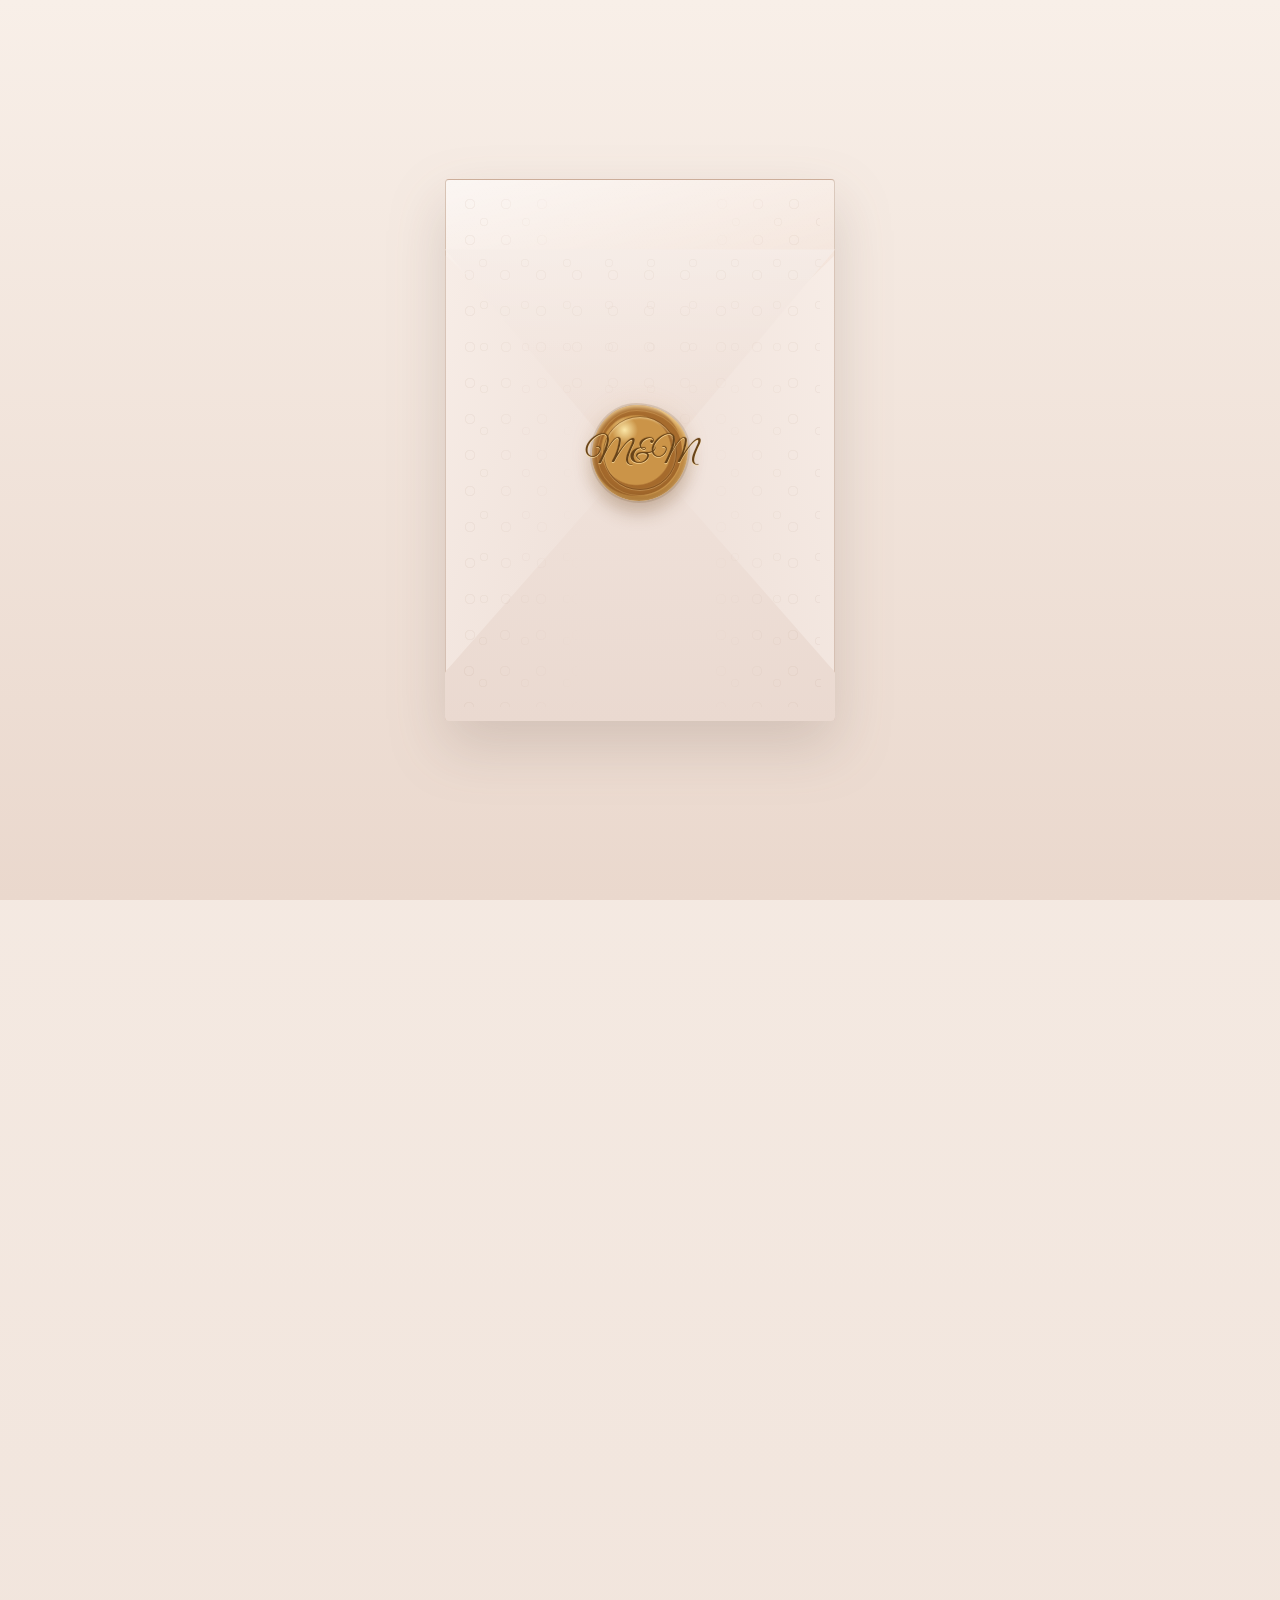
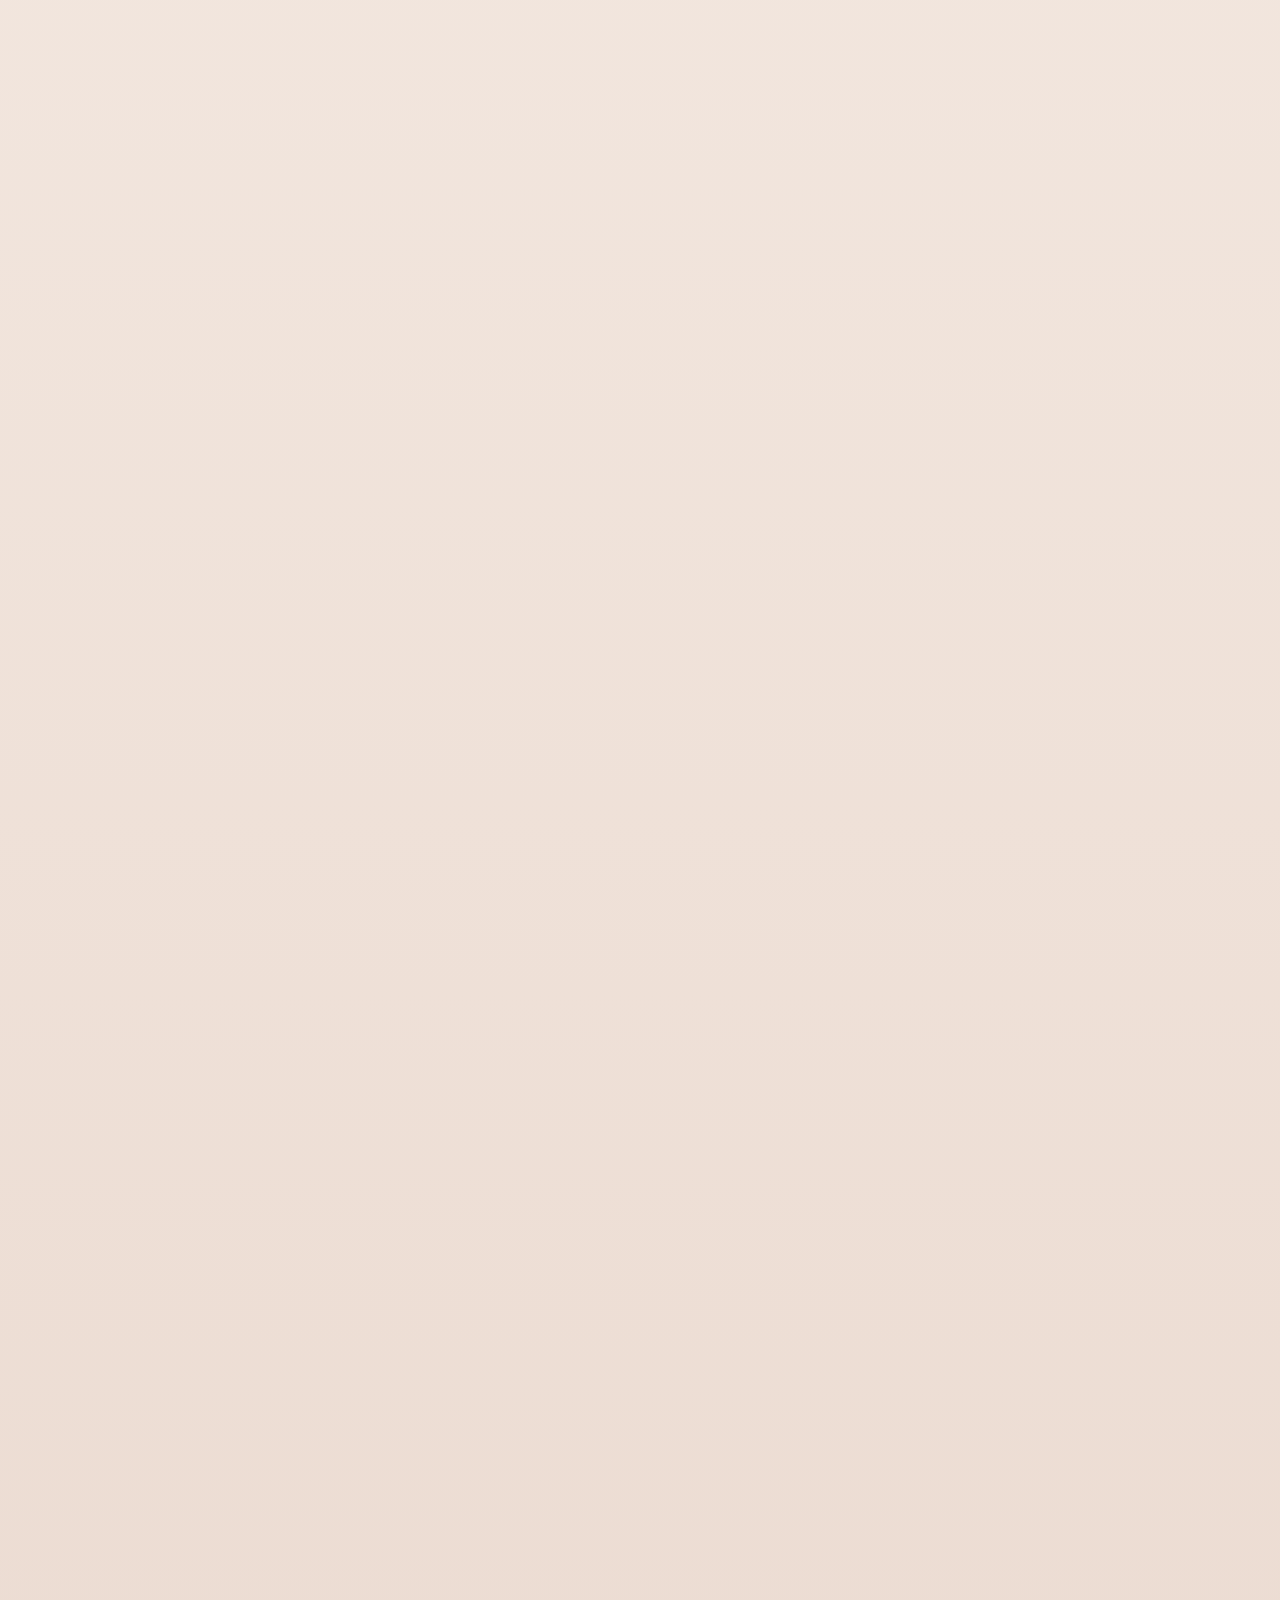
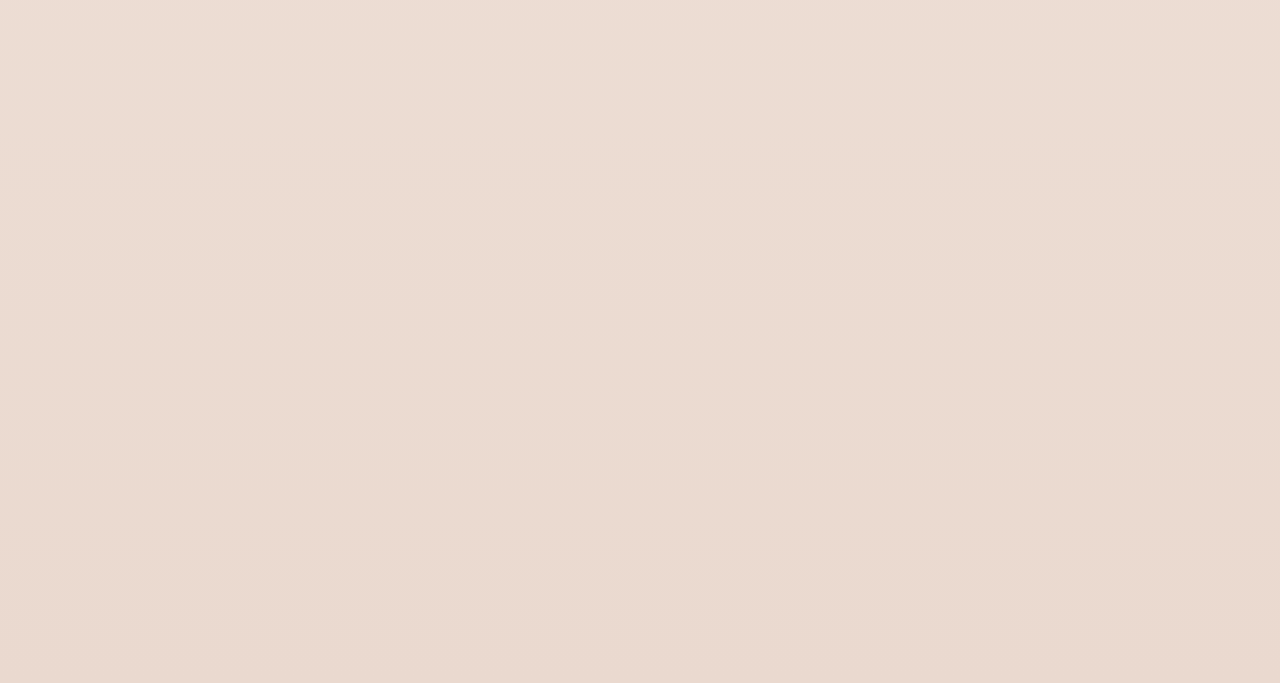
==== commit 59b5885e: "Add files via upload" ====
--- a/index.html
+++ b/index.html
@@ -9,7 +9,7 @@
   <link rel="preconnect" href="https://fonts.googleapis.com">
   <link rel="preconnect" href="https://fonts.gstatic.com" crossorigin>
   <link href="https://fonts.googleapis.com/css2?family=Cormorant+Garamond:ital,wght@0,400;0,500;0,600;1,400&family=Great+Vibes&family=Montserrat:wght@300;400;500;600&display=swap" rel="stylesheet">
-  <link rel="stylesheet" href="styles.css?v=immersive-mobile-2" />
+  <link rel="stylesheet" href="styles.css?v=layout-fix-v8" />
 </head>
 <body>
   <div class="opening-screen" id="openingScreen" aria-label="Wedding invitation envelope">
@@ -50,38 +50,6 @@
       </div>
       <p class="script-note reveal">Two hearts, one promise, one beautiful beginning.</p>
       <a class="scroll-cue reveal" href="#details" aria-label="Scroll to wedding details">⌄</a>
-    </section>
-
-    <section class="moments-section" aria-label="Wedding inspiration photos">
-      <div class="moments-heading">
-        <p class="eyebrow reveal">A glimpse of forever</p>
-        <h3 class="section-heading reveal">Love in the little details</h3>
-        <p class="moments-copy reveal">Soft flowers, candlelight and the promise of a beautiful beginning.</p>
-      </div>
-
-      <div class="moments-grid">
-        <figure class="moment-card moment-card-tall reveal">
-          <div class="moment-image-shell">
-            <img
-              src="https://images.unsplash.com/photo-1684244276932-6ae853774c4d?auto=format&amp;fit=crop&amp;fm=jpg&amp;ixid=M3wxMjA3fDB8MHxwaG90by1wYWdlfHx8fGVufDB8fHx8fA%3D%3D&amp;ixlib=rb-4.1.0&amp;q=60&amp;w=1600"
-              alt="Wedding rings resting over cream roses"
-              loading="lazy" decoding="async" />
-          </div>
-          <figcaption><span>01</span> A promise, held close.</figcaption>
-        </figure>
-
-        <figure class="moment-card moment-card-wide reveal">
-          <div class="moment-image-shell">
-            <img
-              src="https://images.unsplash.com/photo-1680079033123-e5b22be5c523?auto=format&amp;fit=crop&amp;fm=jpg&amp;ixid=M3wxMjA3fDB8MHxwaG90by1wYWdlfHx8fGVufDB8fHx8fA%3D%3D&amp;ixlib=rb-4.1.0&amp;q=60&amp;w=1800"
-              alt="Romantic candlelit wedding reception table"
-              loading="lazy" decoding="async" />
-          </div>
-          <figcaption><span>02</span> A night glowing with love.</figcaption>
-        </figure>
-      </div>
-
-      <div class="heart-line reveal" aria-hidden="true"><span>♡</span></div>
     </section>
 
     <section class="calendar-section">
@@ -183,6 +151,6 @@
     </footer>
   </main>
 
-  <script src="script.js?v=immersive-mobile-2"></script>
+  <script src="script.js?v=layout-fix-v8"></script>
 </body>
 </html>
--- a/styles.css
+++ b/styles.css
@@ -866,3 +866,83 @@
   .wax-seal span,
   #waxSeal span { font-size: 29px; }
 }
+
+
+/* =========================================================
+   V8 requested fixes
+   - centered M&M inside wax seal
+   - second/revealed paper uses its full height evenly
+   ========================================================= */
+
+/* Optical + mathematical centering of the monogram inside the seal. */
+.wax-seal span,
+#waxSeal span {
+  position: absolute !important;
+  inset: 0 !important;
+  width: 100% !important;
+  height: 100% !important;
+  display: flex !important;
+  align-items: center !important;
+  justify-content: center !important;
+  margin: 0 !important;
+  padding: 2px 0 0 !important;
+  line-height: 1 !important;
+  transform: none !important;
+  text-align: center !important;
+}
+
+/* Fill the revealed invitation paper instead of bunching content near the top. */
+.invite-preview {
+  display: flex !important;
+  flex-direction: column !important;
+  align-items: center !important;
+  justify-content: space-evenly !important;
+  gap: 0 !important;
+  padding: clamp(28px, 4.8vh, 46px) clamp(18px, 5vw, 28px) clamp(24px, 4vh, 38px) !important;
+}
+.invite-preview > .preview-reveal {
+  flex: 0 0 auto;
+}
+.preview-ornament {
+  margin: 0 !important;
+  line-height: 1 !important;
+}
+.preview-kicker {
+  margin: 0 auto !important;
+  max-width: 91% !important;
+}
+.invite-preview h1 {
+  margin: 0 !important;
+}
+.preview-date {
+  margin: 0 !important;
+}
+.open-invite-btn {
+  margin: 0 !important;
+}
+
+@media (max-width: 640px) {
+  .invite-preview {
+    padding-top: clamp(30px, 5.4vh, 48px) !important;
+    padding-bottom: clamp(24px, 4.2vh, 38px) !important;
+  }
+}
+
+@media (max-width: 380px), (max-height: 700px) and (max-width: 640px) {
+  .invite-preview {
+    padding-top: 24px !important;
+    padding-bottom: 20px !important;
+  }
+  .preview-kicker {
+    max-width: 94% !important;
+    font-size: 8.6px !important;
+    line-height: 1.34 !important;
+  }
+  .invite-preview h1 {
+    font-size: 35px !important;
+  }
+  .open-invite-btn {
+    min-height: 38px !important;
+    padding: 9px 16px !important;
+  }
+}
